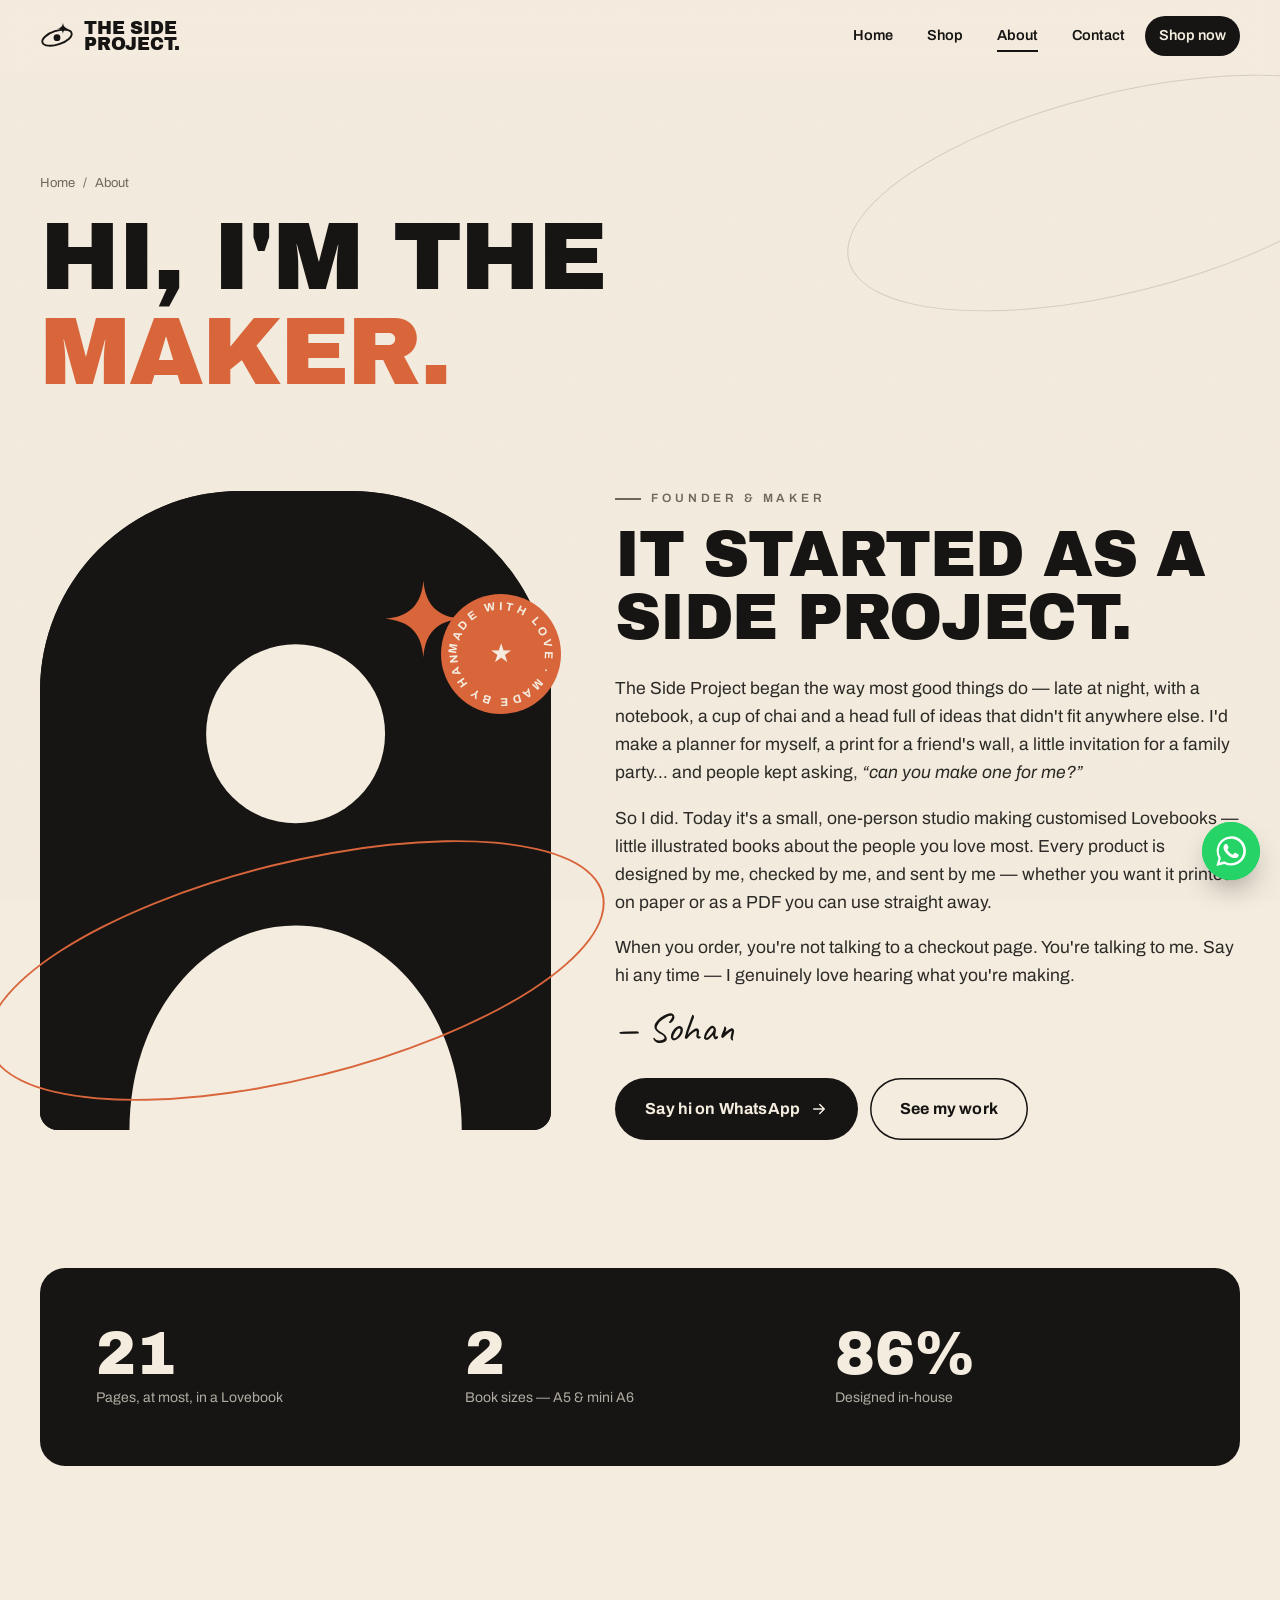
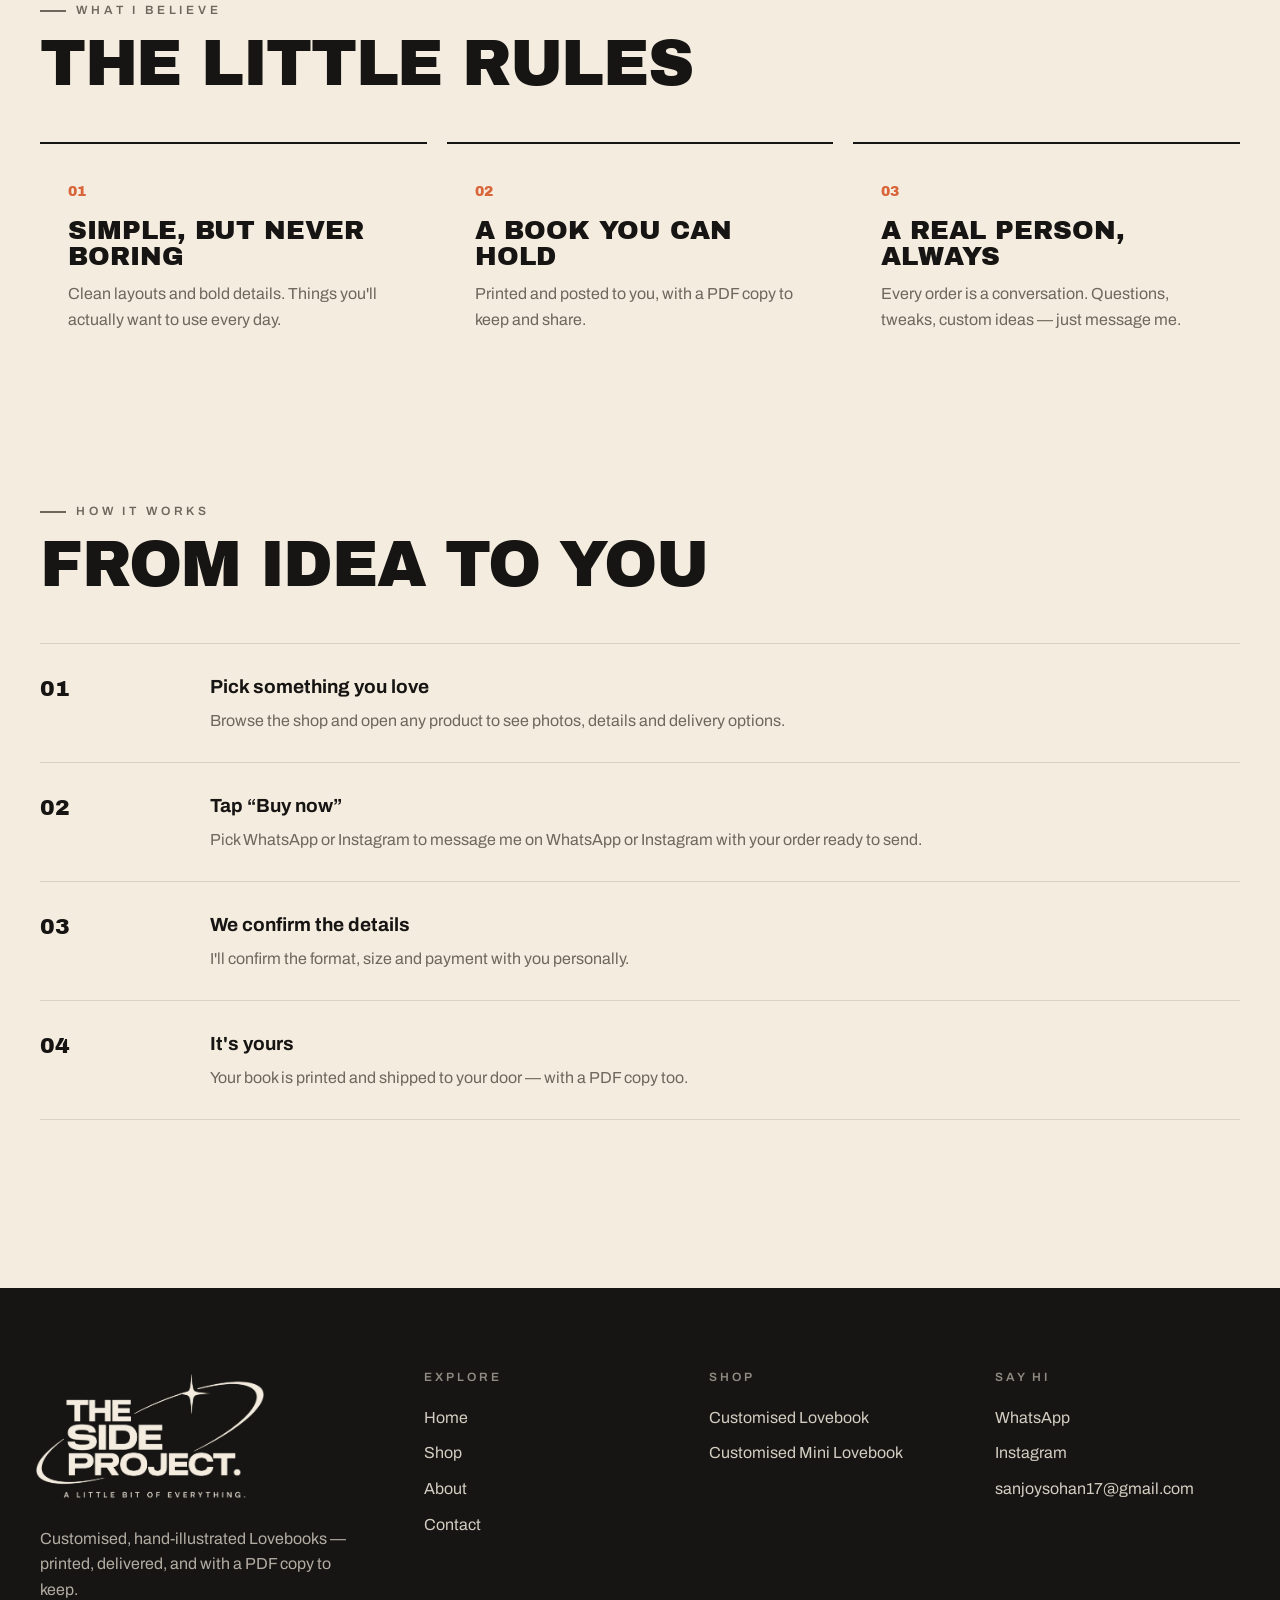
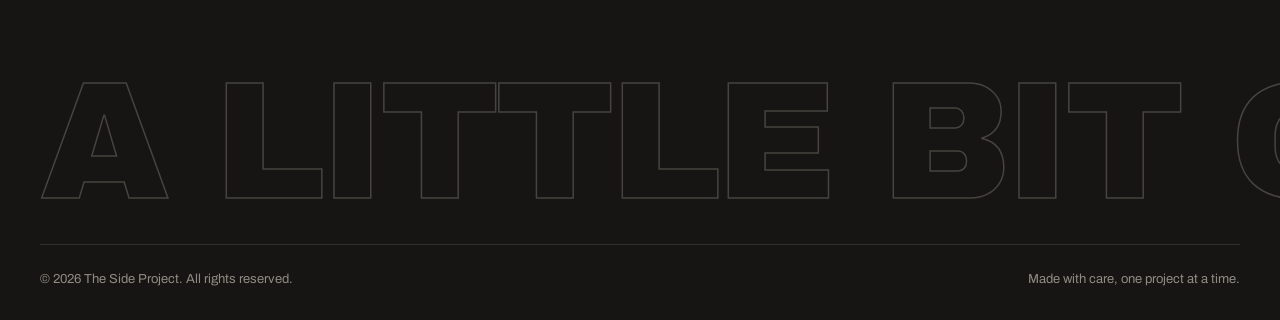
==== about.html @ 192dd8e1 "The Side Project website: Lovebook shop Static multi-page site (home, shop, product, about, contact)" ====
<!doctype html>
<html lang="en">
<head>
<meta charset="utf-8">
<meta name="viewport" content="width=device-width, initial-scale=1">
<title>About — The Side Project</title>
<meta name="description" content="Meet the maker behind The Side Project.">
<link rel="icon" href="data:image/svg+xml,%3Csvg xmlns=%22http://www.w3.org/2000/svg%22 viewBox=%220 0 24 24%22%3E%3Cpath d=%22M12 0c.6 7.5 4.5 11.4 12 12-7.5.6-11.4 4.5-12 12-.6-7.5-4.5-11.4-12-12C7.5 11.4 11.4 7.5 12 0z%22/%3E%3C/svg%3E">
<link rel="preconnect" href="https://fonts.googleapis.com"><link rel="preconnect" href="https://fonts.gstatic.com" crossorigin>
<link href="https://fonts.googleapis.com/css2?family=Archivo:wght@400;500;600;700;800&family=Archivo+Black&family=Caveat:wght@600&display=swap" rel="stylesheet">
<link rel="stylesheet" href="css/style.css">
</head>
<body data-page="about">
<main>
  <section class="page-hero">
    <span class="orbit-deco"></span>
    <div class="wrap">
      <nav class="breadcrumb reveal"><a href="index.html">Home</a> / <span>About</span></nav>
      <h1 class="h-display h1"><span class="split-line"><span>Hi, I'm the</span></span><span class="split-line"><span style="--d:.1s;color:var(--accent)">maker.</span></span></h1>
    </div>
  </section>

  <section class="section" style="padding-top:20px">
    <div class="wrap about-hero">
      <div class="portrait-wrap reveal reveal-l">
        <div class="portrait" id="portrait">
          <!-- Replace with your photo by setting STORE.founder.photo in js/data.js -->
          <svg viewBox="0 0 400 500" preserveAspectRatio="xMidYMid slice" width="100%" height="100%">
            <rect width="400" height="500" fill="#161513"/>
            <circle cx="200" cy="190" r="70" fill="#f4ecdf"/>
            <path d="M70 500c0-90 58-160 130-160s130 70 130 160z" fill="#f4ecdf"/>
            <path d="M300 70c1.5 19 11 28.5 30 30-19 1.5-28.5 11-30 30-1.5-19-11-28.5-30-30 19-1.5 28.5-11 30-30z" fill="#d9653b"/>
          </svg>
        </div>
        <span class="portrait-orbit"></span>
        <div class="sticker" aria-hidden="true">
          <svg viewBox="0 0 120 120"><defs><path id="c" d="M60 60m-44 0a44 44 0 1 1 88 0a44 44 0 1 1-88 0"/></defs><text font-size="11.5" font-weight="700" letter-spacing="3.2" fill="#f4ecdf" font-family="Archivo, sans-serif"><textPath href="#c">MADE WITH LOVE · MADE BY HAND ·</textPath></text></svg>
          <b>★</b>
        </div>
      </div>
      <div class="about-copy">
        <span class="eyebrow reveal"><span class="js-role">Founder &amp; Maker</span></span>
        <h2 class="h-display h2" style="margin:16px 0 24px"><span class="split-line"><span>It started as a</span></span><span class="split-line"><span style="--d:.1s">side project.</span></span></h2>
        <p class="reveal">The Side Project began the way most good things do — late at night, with a notebook, a cup of chai and a head full of ideas that didn't fit anywhere else. I'd make a planner for myself, a print for a friend's wall, a little invitation for a family party… and people kept asking, <em>“can you make one for me?”</em></p>
        <p class="reveal">So I did. Today it's a small, one-person studio making customised Lovebooks — little illustrated books about the people you love most. Every product is designed by me, checked by me, and sent by me — whether you want it printed on paper or as a PDF you can use straight away.</p>
        <p class="reveal">When you order, you're not talking to a checkout page. You're talking to me. Say hi any time — I genuinely love hearing what you're making.</p>
        <div class="signature reveal">— <span class="js-founder">The Maker</span></div>
        <div class="hero-actions reveal" style="margin-top:30px">
          <a class="btn btn-lg js-wa" target="_blank" rel="noopener">Say hi on WhatsApp <svg class="arrow" viewBox="0 0 24 24" fill="none" stroke="currentColor" stroke-width="2" stroke-linecap="round" stroke-linejoin="round"><path d="M5 12h14M13 6l6 6-6 6"/></svg></a>
          <a class="btn btn-ghost btn-lg" href="shop.html">See my work</a>
        </div>
      </div>
    </div>
  </section>

  <section class="section" style="padding-top:0">
    <div class="wrap">
      <div class="stats reveal reveal-scale">
        <div class="stat"><strong data-count="24">0</strong><span>Pages, at most, in a Lovebook</span></div>
        <div class="stat"><strong data-count="2">0</strong><span>Book sizes — A5 &amp; mini A6</span></div>
        <div class="stat"><strong data-count="100" data-suffix="%">0</strong><span>Designed in-house</span></div>
      </div>
    </div>
  </section>

  <section class="section" style="padding-top:0">
    <div class="wrap">
      <div class="section-head"><div><span class="eyebrow reveal">What I believe</span><h2 class="h-display h2" style="margin-top:14px"><span class="split-line"><span>The little rules</span></span></h2></div></div>
      <div class="values">
        <div class="value reveal"><span class="num">01</span><h3>Simple, but never boring</h3><p>Clean layouts and bold details. Things you'll actually want to use every day.</p></div>
        <div class="value reveal" style="--d:.1s"><span class="num">02</span><h3>A book you can hold</h3><p>Printed and posted to you, with a PDF copy to keep and share.</p></div>
        <div class="value reveal" style="--d:.2s"><span class="num">03</span><h3>A real person, always</h3><p>Every order is a conversation. Questions, tweaks, custom ideas — just message me.</p></div>
      </div>
    </div>
  </section>

  <section class="section" style="padding-top:0">
    <div class="wrap">
      <div class="section-head"><div><span class="eyebrow reveal">How it works</span><h2 class="h-display h2" style="margin-top:14px"><span class="split-line"><span>From idea to you</span></span></h2></div></div>
      <div class="timeline">
        <div class="tl-item reveal"><b>01</b><div><h4>Pick something you love</h4><p>Browse the shop and open any product to see photos, details and delivery options.</p></div></div>
        <div class="tl-item reveal"><b>02</b><div><h4>Tap “Buy now”</h4><p>Pick WhatsApp or Instagram to message me on WhatsApp or Instagram with your order ready to send.</p></div></div>
        <div class="tl-item reveal"><b>03</b><div><h4>We confirm the details</h4><p>I'll confirm the format, size and payment with you personally.</p></div></div>
        <div class="tl-item reveal"><b>04</b><div><h4>It's yours</h4><p>Your book is printed and shipped to your door — with a PDF copy too.</p></div></div>
      </div>
    </div>
  </section>
</main>
<script src="js/data.js"></script>
<script src="js/main.js"></script>
</body>
</html>
---- css/style.css ----
/* ============ THE SIDE PROJECT — styles ============ */
:root {
  --cream: #f4ecdf;
  --cream-2: #ece2d0;
  --cream-3: #e3d6bf;
  --ink: #161513;
  --ink-2: #2c2a26;
  --muted: #6e675c;
  --line: rgba(22, 21, 19, 0.12);
  --accent: #d9653b;
  --accent-ink: #a8451f;
  --green: #25d366;
  --radius: 18px;
  --radius-sm: 10px;
  --ease: cubic-bezier(0.22, 1, 0.36, 1);
  --ease-in: cubic-bezier(0.65, 0, 0.35, 1);
  --display: "Archivo Black", "Arial Black", system-ui, sans-serif;
  --sans: "Archivo", system-ui, -apple-system, "Segoe UI", sans-serif;
  --wrap: 1200px;
}

*, *::before, *::after { box-sizing: border-box; }
html { scroll-behavior: smooth; -webkit-text-size-adjust: 100%; }
body {
  margin: 0;
  background: var(--cream);
  color: var(--ink);
  font-family: var(--sans);
  font-size: 16px;
  line-height: 1.6;
  -webkit-font-smoothing: antialiased;
  overflow-x: hidden;
}
img, svg { display: block; max-width: 100%; }
a { color: inherit; text-decoration: none; }
button { font: inherit; color: inherit; cursor: pointer; border: 0; background: none; }
::selection { background: var(--ink); color: var(--cream); }

.wrap { width: min(var(--wrap), 100% - 32px); margin-inline: auto; }
@media (min-width: 720px) { .wrap { width: min(var(--wrap), 100% - 64px); } }

/* subtle paper grain */
body::before {
  content: ""; position: fixed; inset: 0; pointer-events: none; z-index: 1; opacity: .35;
  background-image: url("data:image/svg+xml,%3Csvg xmlns='http://www.w3.org/2000/svg' width='160' height='160'%3E%3Cfilter id='n'%3E%3CfeTurbulence type='fractalNoise' baseFrequency='.9' numOctaves='2' stitchTiles='stitch'/%3E%3CfeColorMatrix values='0 0 0 0 0.09 0 0 0 0 0.08 0 0 0 0 0.07 0 0 0 .06 0'/%3E%3C/filter%3E%3Crect width='100%25' height='100%25' filter='url(%23n)'/%3E%3C/svg%3E");
}

/* ============ Page transition curtain ============ */
.curtain {
  position: fixed; inset: 0; z-index: 1000; background: var(--ink);
  display: grid; place-items: center; pointer-events: none;
  transform: translateY(0); transition: transform .7s var(--ease-in);
}
.curtain svg { width: 46px; color: var(--cream); animation: spin 1.6s linear infinite; }
body.is-loaded .curtain { transform: translateY(-100%); }
body.is-loaded:not(.is-leaving) .curtain svg { animation-play-state: paused; }
body.is-leaving .curtain { transform: translateY(0); transition-duration: .5s; }
body.is-leaving .curtain, body:not(.is-loaded) .curtain { pointer-events: all; }
/* safety net: never leave the curtain covering the page if scripts are slow */
body:not(.is-leaving) .curtain { animation: curtainSafety 0s 2.5s forwards; }
@keyframes curtainSafety { to { transform: translateY(-100%); pointer-events: none; } }
@keyframes spin { to { transform: rotate(360deg); } }

/* ============ Header ============ */
.site-header {
  position: sticky; top: 0; z-index: 50;
  background: color-mix(in srgb, var(--cream) 82%, transparent);
  backdrop-filter: blur(14px) saturate(1.2);
  -webkit-backdrop-filter: blur(14px) saturate(1.2);
  border-bottom: 1px solid transparent;
  transition: border-color .3s, box-shadow .3s;
}
.site-header.scrolled { border-color: var(--line); box-shadow: 0 6px 30px -18px rgba(0,0,0,.25); }
.nav { display: flex; align-items: center; justify-content: space-between; height: 72px; gap: 16px; }
.brand { display: flex; align-items: center; gap: 10px; font-family: var(--display); font-size: 18px; letter-spacing: -.01em; line-height: .9; }
.brand-mark { width: 34px; height: 34px; position: relative; flex: none; }
.brand-mark svg { width: 100%; height: 100%; transition: transform .8s var(--ease); }
.brand:hover .brand-mark svg { transform: rotate(180deg); }
.brand small { display: block; font-family: var(--sans); font-weight: 500; font-size: 9.5px; letter-spacing: .32em; color: var(--muted); margin-top: 4px; }
.nav-links { display: flex; align-items: center; gap: 6px; }
.nav-links a {
  position: relative; padding: 8px 14px; font-weight: 600; font-size: 14.5px; border-radius: 999px;
  transition: background .25s, color .25s;
}
.nav-links a::after {
  content: ""; position: absolute; left: 14px; right: 14px; bottom: 4px; height: 2px; background: var(--ink);
  transform: scaleX(0); transform-origin: right; transition: transform .4s var(--ease);
}
.nav-links a:hover::after, .nav-links a.active::after { transform: scaleX(1); transform-origin: left; }
.nav-cta { background: var(--ink); color: var(--cream) !important; }
.nav-cta::after { display: none; }
.nav-cta:hover { background: var(--accent); }
.menu-btn { display: none; width: 44px; height: 44px; border-radius: 50%; position: relative; }
.menu-btn span { position: absolute; left: 12px; right: 12px; height: 2px; background: var(--ink); transition: transform .4s var(--ease), opacity .2s; }
.menu-btn span:nth-child(1) { top: 16px; } .menu-btn span:nth-child(2) { top: 21px; } .menu-btn span:nth-child(3) { top: 26px; }
body.menu-open .menu-btn span:nth-child(1) { transform: translateY(5px) rotate(45deg); }
body.menu-open .menu-btn span:nth-child(2) { opacity: 0; }
body.menu-open .menu-btn span:nth-child(3) { transform: translateY(-5px) rotate(-45deg); }

@media (max-width: 820px) {
  .menu-btn { display: block; }
  .nav-links {
    position: fixed; inset: 72px 0 auto 0; flex-direction: column; align-items: stretch; gap: 0;
    background: var(--cream); padding: 12px 16px 24px; border-bottom: 1px solid var(--line);
    clip-path: inset(0 0 100% 0); transition: clip-path .5s var(--ease);
  }
  body.menu-open .nav-links { clip-path: inset(0 0 0 0); }
  .nav-links a { font-family: var(--display); font-size: 26px; padding: 12px 4px; border-radius: 0; border-bottom: 1px solid var(--line); }
  .nav-links a::after { display: none; }
  .nav-cta { margin-top: 14px; text-align: center; border-radius: 999px !important; font-size: 18px !important; border: 0 !important; }
}

/* ============ Buttons ============ */
.btn {
  --bg: var(--ink); --fg: var(--cream);
  position: relative; display: inline-flex; align-items: center; justify-content: center; gap: 10px;
  padding: 15px 26px; border-radius: 999px; background: var(--bg); color: var(--fg);
  font-weight: 700; font-size: 15px; letter-spacing: .01em; overflow: hidden; isolation: isolate;
  transition: transform .35s var(--ease), box-shadow .35s var(--ease), color .35s;
}
.btn::before {
  content: ""; position: absolute; inset: 0; z-index: -1; background: var(--accent);
  transform: translateY(101%); border-radius: inherit; transition: transform .45s var(--ease);
}
.btn:hover { transform: translateY(-2px); box-shadow: 0 14px 30px -14px rgba(0,0,0,.45); }
.btn:hover::before { transform: translateY(0); }
.btn:active { transform: translateY(0) scale(.98); }
.btn svg { width: 18px; height: 18px; transition: transform .35s var(--ease); }
.btn:hover svg.arrow { transform: translateX(4px); }
.btn-ghost { --bg: transparent; --fg: var(--ink); box-shadow: inset 0 0 0 1.5px var(--ink); }
.btn-ghost:hover { color: var(--cream); }
.btn-ghost::before { background: var(--ink); }
.btn-block { width: 100%; }
.btn-lg { padding: 18px 30px; font-size: 16px; }

/* ============ Typography helpers ============ */
.eyebrow { display: inline-flex; align-items: center; gap: 10px; font-size: 12px; font-weight: 600; letter-spacing: .32em; text-transform: uppercase; color: var(--muted); }
.eyebrow::before { content: ""; width: 26px; height: 1.5px; background: currentColor; }
.h-display { font-family: var(--display); font-weight: 400; line-height: .95; letter-spacing: -.02em; margin: 0; text-transform: uppercase; }
.h1 { font-size: clamp(42px, 7.5vw, 104px); }
.h2 { font-size: clamp(34px, 5vw, 64px); }
.h3 { font-size: clamp(22px, 2.4vw, 30px); }
.lead { font-size: clamp(17px, 1.6vw, 20px); color: var(--ink-2); max-width: 56ch; }
.muted { color: var(--muted); }
.section { padding: clamp(72px, 10vw, 130px) 0; position: relative; z-index: 2; }
.section-head { display: flex; align-items: end; justify-content: space-between; gap: 24px; margin-bottom: 44px; flex-wrap: wrap; }
.section-head p { margin: 14px 0 0; }

/* ============ Reveal animations ============ */
.reveal { opacity: 0; transform: translateY(36px); transition: opacity 1s var(--ease), transform 1s var(--ease); transition-delay: var(--d, 0s); }
.reveal.in { opacity: 1; transform: none; }
.reveal-l { transform: translateX(-40px); } .reveal-r { transform: translateX(40px); }
.reveal-scale { transform: scale(.94); }
.split-line { display: block; overflow: hidden; padding-bottom: .04em; }
.split-line > span { display: inline-block; transform: translateY(105%); transition: transform 1.1s var(--ease); transition-delay: var(--d, 0s); }
.in .split-line > span, .split-line.in > span { transform: none; }

@media (prefers-reduced-motion: reduce) {
  *, *::before, *::after { animation-duration: .01ms !important; transition-duration: .01ms !important; }
  .reveal, .split-line > span { opacity: 1; transform: none; }
}

/* ============ Hero ============ */
.hero { position: relative; z-index: 2; padding: clamp(28px, 5vw, 60px) 0 clamp(60px, 8vw, 100px); overflow: hidden; }
.hero-grid { display: grid; grid-template-columns: 1.05fr .95fr; gap: clamp(24px, 4vw, 60px); align-items: center; }
.hero-logo { position: relative; }
.hero-logo img { width: 100%; animation: float 7s ease-in-out infinite; }
.hero-copy .lead { margin: 22px 0 34px; }
.hero-actions { display: flex; gap: 12px; flex-wrap: wrap; }
.hero-meta { display: flex; gap: 32px; margin-top: 44px; flex-wrap: wrap; }
.hero-meta div { font-size: 13px; color: var(--muted); }
.hero-meta strong { display: block; font-family: var(--display); font-size: 28px; color: var(--ink); font-weight: 400; line-height: 1.1; }
@keyframes float { 0%,100% { transform: translateY(0) rotate(0); } 50% { transform: translateY(-12px) rotate(-.6deg); } }
.hero-star { position: absolute; color: var(--ink); animation: twinkle 3.2s ease-in-out infinite; }
.hero-star.s1 { width: 26px; top: 8%; right: 6%; } .hero-star.s2 { width: 16px; bottom: 14%; left: 2%; animation-delay: 1.1s; }
.hero-star.s3 { width: 12px; top: 30%; left: 46%; animation-delay: 2s; color: var(--accent); }
@keyframes twinkle { 0%,100% { transform: scale(1) rotate(0); opacity: 1; } 50% { transform: scale(.55) rotate(45deg); opacity: .5; } }
@media (max-width: 900px) {
  .hero-grid { grid-template-columns: 1fr; }
  .hero-logo { order: -1; max-width: 560px; margin: 0 auto; }
}

/* ============ Marquee ============ */
.marquee { position: relative; z-index: 2; background: var(--ink); color: var(--cream); overflow: hidden; padding: 18px 0; transform: rotate(-1.2deg); margin: 0 -10px; }
.marquee-track { display: flex; gap: 48px; width: max-content; animation: marquee 32s linear infinite; }
.marquee span { font-family: var(--display); font-size: clamp(20px, 2.6vw, 30px); text-transform: uppercase; white-space: nowrap; display: inline-flex; align-items: center; gap: 48px; }
.marquee span svg { width: 22px; color: var(--accent); }
@keyframes marquee { to { transform: translateX(-50%); } }

/* ============ Product card ============ */
.product-grid { display: grid; grid-template-columns: repeat(auto-fill, minmax(250px, 1fr)); gap: clamp(16px, 2.4vw, 30px); }
.product-grid.few { grid-template-columns: repeat(2, minmax(0, 460px)); }
.product-grid.few .card-media { aspect-ratio: 1 / 1; }
@media (max-width: 600px) { .product-grid.few { grid-template-columns: 1fr; } }
.card { position: relative; display: block; border-radius: var(--radius); }
.card-media {
  position: relative; aspect-ratio: 4 / 5; border-radius: var(--radius); overflow: hidden; background: var(--cream-2);
  box-shadow: 0 1px 0 var(--line);
}
.card-media img { position: absolute; inset: 0; width: 100%; height: 100%; object-fit: cover; transition: transform 1.1s var(--ease), opacity .6s var(--ease); }
.card-media img.alt { opacity: 0; }
.card:hover .card-media img { transform: scale(1.06); }
.card:hover .card-media img.alt { opacity: 1; }
.card-badge { position: absolute; top: 14px; left: 14px; z-index: 2; background: var(--cream); color: var(--ink); font-size: 11.5px; font-weight: 700; letter-spacing: .06em; text-transform: uppercase; padding: 6px 11px; border-radius: 999px; }
.card-quick {
  position: absolute; left: 50%; bottom: 16px; z-index: 2;
  display: inline-flex; align-items: center; gap: 6px; white-space: nowrap;
  background: var(--ink); color: var(--cream); padding: 9px 16px; border-radius: 999px;
  font-weight: 700; font-size: 13px; letter-spacing: .01em;
  box-shadow: 0 8px 20px -10px rgba(0,0,0,.5);
  opacity: 0; transform: translate(-50%, 10px);
  transition: opacity .35s var(--ease), transform .45s var(--ease), background .3s;
}
.card-quick svg { width: 15px; height: 15px; }
.card-quick:hover { background: var(--accent); }
.card:hover .card-quick, .card:focus-within .card-quick { opacity: 1; transform: translate(-50%, 0); }
@media (hover: none) { .card-quick { display: none; } }
.card-body { padding: 16px 4px 4px; }
.card-cat { font-size: 11.5px; font-weight: 600; letter-spacing: .2em; text-transform: uppercase; color: var(--muted); }
.card-title { font-weight: 700; font-size: 18px; line-height: 1.25; margin: 4px 0 8px; }
.card-row { display: flex; align-items: center; justify-content: space-between; gap: 8px; }
.price { font-family: var(--display); font-size: 20px; letter-spacing: -.01em; }
.price s { font-family: var(--sans); font-size: 14px; color: var(--muted); margin-left: 6px; font-weight: 500; }
.price-note { display: block; font-family: var(--sans); font-size: 11.5px; font-weight: 600; color: var(--muted); letter-spacing: .02em; margin-top: 2px; }
.ship-tag { display: inline-flex; align-items: center; gap: 5px; font-size: 12.5px; font-weight: 700; color: #2f6b3c; background: rgba(63,140,80,.13); padding: 5px 11px; border-radius: 999px; }
.ship-tag svg { width: 13px; height: 13px; }
.pdp-price { flex-wrap: wrap; }
.intl-note { margin: -8px 0 18px; font-size: 13.5px; font-weight: 600; color: var(--muted); }
.formats-mini { display: flex; gap: 6px; }
.formats-mini span { font-size: 10.5px; font-weight: 700; letter-spacing: .06em; text-transform: uppercase; padding: 4px 8px; border-radius: 6px; border: 1px solid var(--line); color: var(--ink-2); }

/* ============ Carousel ============ */
.carousel { position: relative; }
.carousel-viewport { overflow: hidden; margin: 0 -8px; padding: 8px; cursor: grab; touch-action: pan-y; }
.carousel-viewport.dragging { cursor: grabbing; }
.carousel-viewport.dragging .card { pointer-events: none; }
.carousel-track { display: flex; gap: 24px; transition: transform .8s var(--ease); will-change: transform; }
.carousel-track.no-anim { transition: none; }
.carousel-track > .card { flex: 0 0 calc((100% - 48px) / 3); }
@media (max-width: 960px) { .carousel-track > .card { flex-basis: calc((100% - 24px) / 2); } }
.carousel-track.few > .card { flex-basis: calc((100% - 24px) / 2); }
.carousel-track.few .card-media { aspect-ratio: 1 / 1; }
@media (max-width: 600px) { .carousel-track > .card, .carousel-track.few > .card { flex-basis: 82%; } .carousel-track { gap: 16px; } }
.carousel-controls { display: flex; align-items: center; gap: 18px; margin-top: 32px; }
.carousel-progress { flex: 1; height: 2px; background: var(--line); position: relative; overflow: hidden; border-radius: 2px; }
.carousel-progress i { position: absolute; inset: 0 auto 0 0; background: var(--ink); transition: width .8s var(--ease), left .8s var(--ease); }
.circle-btn {
  width: 52px; height: 52px; border-radius: 50%; display: grid; place-items: center; flex: none;
  box-shadow: inset 0 0 0 1.5px var(--ink); transition: background .3s, color .3s, transform .3s var(--ease);
}
.circle-btn:hover { background: var(--ink); color: var(--cream); transform: scale(1.06); }
.circle-btn svg { width: 20px; }
.carousel-count { font-family: var(--display); font-size: 14px; min-width: 56px; text-align: center; }

/* ============ Feature strip ============ */
.features { display: grid; grid-template-columns: repeat(3, 1fr); gap: 20px; }
.feature { padding: 30px; border-radius: var(--radius); background: var(--cream-2); transition: transform .5s var(--ease), background .4s; }
.feature:hover { transform: translateY(-6px); background: var(--cream-3); }
.feature .ico { width: 52px; height: 52px; border-radius: 14px; background: var(--ink); color: var(--cream); display: grid; place-items: center; margin-bottom: 22px; }
.feature .ico svg { width: 26px; }
.feature h3 { margin: 0 0 8px; font-size: 20px; }
.feature p { margin: 0; color: var(--muted); }
@media (max-width: 820px) { .features { grid-template-columns: 1fr; } }

/* ============ Category tiles ============ */
.cats { display: grid; grid-template-columns: repeat(4, 1fr); gap: 16px; }
.cat {
  position: relative; padding: 26px 22px; border-radius: var(--radius); background: var(--ink); color: var(--cream);
  min-height: 170px; display: flex; flex-direction: column; justify-content: space-between; overflow: hidden;
  transition: transform .5s var(--ease);
}
.cat::after { content: ""; position: absolute; width: 220px; height: 90px; border: 1.5px solid rgba(244,236,223,.35); border-radius: 50%; right: -60px; top: -20px; transform: rotate(-18deg); transition: transform .8s var(--ease); }
.cat:hover { transform: translateY(-6px); }
.cat:hover::after { transform: rotate(-30deg) scale(1.2); }
.cat:nth-child(2) { background: var(--accent); }
.cat:nth-child(3) { background: var(--cream-3); color: var(--ink); }
.cat:nth-child(3)::after { border-color: rgba(22,21,19,.25); }
.cat:nth-child(4) { background: #3f5d46; }
.cat strong { font-family: var(--display); font-size: 24px; font-weight: 400; text-transform: uppercase; line-height: 1; }
.cat span { font-size: 13px; opacity: .8; display: flex; align-items: center; gap: 6px; }
.cat span svg { width: 16px; transition: transform .4s var(--ease); }
.cat:hover span svg { transform: translateX(5px); }
@media (max-width: 820px) { .cats { grid-template-columns: repeat(2, 1fr); } }

/* ============ CTA band ============ */
.cta-band { position: relative; overflow: hidden; background: var(--ink); color: var(--cream); border-radius: calc(var(--radius) * 1.6); padding: clamp(40px, 7vw, 90px); display: grid; grid-template-columns: 1.3fr .7fr; gap: 40px; align-items: center; }
.cta-band .h2 { color: var(--cream); }
.cta-band p { color: rgba(244,236,223,.75); }
.cta-band .orbit { position: absolute; width: 700px; height: 240px; border: 1.5px solid rgba(244,236,223,.18); border-radius: 50%; right: -200px; top: -40px; transform: rotate(-16deg); }
.cta-band .btn { --bg: var(--cream); --fg: var(--ink); }
.cta-band .btn:hover { color: var(--cream); }
.cta-actions { display: flex; flex-direction: column; gap: 12px; position: relative; }
.btn-wa { --bg: var(--green) !important; --fg: #0b2e17 !important; }
.btn-ig { --bg: transparent !important; --fg: var(--cream) !important; box-shadow: inset 0 0 0 1.5px rgba(244,236,223,.5); }
@media (max-width: 820px) { .cta-band { grid-template-columns: 1fr; } }

/* ============ Page header (inner pages) ============ */
.page-hero { position: relative; z-index: 2; padding: clamp(50px, 8vw, 100px) 0 clamp(30px, 5vw, 60px); overflow: hidden; }
.page-hero .orbit-deco { position: absolute; right: -120px; top: 20px; width: 560px; height: 200px; border: 1.5px solid var(--ink); border-radius: 50%; transform: rotate(-14deg); opacity: .14; }
.breadcrumb { display: flex; gap: 8px; font-size: 13px; color: var(--muted); margin-bottom: 18px; flex-wrap: wrap; }
.breadcrumb a:hover { color: var(--ink); }

/* ============ Shop toolbar ============ */
.toolbar { display: flex; flex-wrap: wrap; gap: 14px; align-items: center; justify-content: space-between; margin-bottom: 36px; padding-bottom: 24px; border-bottom: 1px solid var(--line); }
.chips { display: flex; gap: 8px; flex-wrap: wrap; }
.chip { padding: 9px 16px; border-radius: 999px; font-size: 14px; font-weight: 600; box-shadow: inset 0 0 0 1.5px var(--line); transition: background .3s, color .3s, box-shadow .3s; }
.chip:hover { box-shadow: inset 0 0 0 1.5px var(--ink); }
.chip.active { background: var(--ink); color: var(--cream); box-shadow: none; }
.tools-right { display: flex; gap: 10px; flex-wrap: wrap; }
.field { position: relative; }
.field input, .field select {
  appearance: none; font: inherit; font-size: 14px; color: var(--ink); background: var(--cream-2);
  border: 1.5px solid transparent; border-radius: 999px; padding: 10px 16px 10px 40px; min-width: 200px; outline: none; transition: border-color .3s, background .3s;
}
.field select { padding: 10px 38px 10px 16px; min-width: 170px; cursor: pointer; }
.field input:focus, .field select:focus { border-color: var(--ink); background: var(--cream); }
.field > svg { position: absolute; left: 14px; top: 50%; translate: 0 -50%; width: 16px; color: var(--muted); pointer-events: none; }
.field.select::after { content: ""; position: absolute; right: 16px; top: 50%; width: 7px; height: 7px; border-right: 1.5px solid; border-bottom: 1.5px solid; transform: translateY(-70%) rotate(45deg); pointer-events: none; }
.result-count { font-size: 14px; color: var(--muted); margin-bottom: 20px; }
.empty { text-align: center; padding: 80px 0; color: var(--muted); }
.product-grid .card { animation: cardIn .7s var(--ease) both; animation-delay: var(--d, 0s); }
@keyframes cardIn { from { opacity: 0; transform: translateY(26px) scale(.98); } }
@media (max-width: 600px) { .field input, .field select { min-width: 0; width: 100%; } .tools-right, .tools-right .field { width: 100%; } }

/* ============ Product page ============ */
.pdp { display: grid; grid-template-columns: 1.1fr .9fr; gap: clamp(28px, 5vw, 70px); align-items: start; padding-top: 24px; }
.gallery { position: sticky; top: 96px; display: grid; grid-template-columns: 84px 1fr; gap: 14px; }
.thumbs { display: flex; flex-direction: column; gap: 10px; }
/* real (square) product photos: square stage + scrollable thumbnail strip */
.gallery.photos .stage, .gallery.photos .thumb { aspect-ratio: 1 / 1; }
.gallery.photos .stage { background: #fbe9ef; }
.gallery.photos .stage img { object-fit: contain; } /* show non-square photos whole */
.gallery .thumbs { height: 0; min-height: 100%; overflow-y: auto; scrollbar-width: none; }
@media (max-width: 900px) { .gallery .thumbs { height: auto; min-height: 0; overflow-x: auto; overflow-y: hidden; } }
.gallery .thumbs::-webkit-scrollbar { display: none; }
.thumb { flex: none; aspect-ratio: 4/5; border-radius: 12px; overflow: hidden; opacity: .55; box-shadow: inset 0 0 0 0 var(--ink); transition: opacity .3s, transform .3s var(--ease); position: relative; }
.thumb img { width: 100%; height: 100%; object-fit: cover; }
.thumb::after { content: ""; position: absolute; inset: 0; border-radius: inherit; box-shadow: inset 0 0 0 2px transparent; transition: box-shadow .3s; }
.thumb:hover { opacity: .9; transform: translateY(-2px); }
.thumb.active { opacity: 1; }
.thumb.active::after { box-shadow: inset 0 0 0 2px var(--ink); }
.stage { position: relative; aspect-ratio: 4/5; border-radius: var(--radius); overflow: hidden; background: var(--cream-2); cursor: zoom-in; }
.stage img { position: absolute; inset: 0; width: 100%; height: 100%; object-fit: cover; transition: opacity .7s var(--ease), transform .9s var(--ease), clip-path .9s var(--ease); }
.stage img.leaving { opacity: 0; transform: scale(1.04); }
.stage img.entering { clip-path: inset(0 0 0 100%); }
.stage.zoom img.current { transform: scale(1.8); transition: transform .3s ease-out; }
.stage-nav { position: absolute; bottom: 16px; right: 16px; display: flex; gap: 8px; z-index: 3; }
.stage-nav button { width: 44px; height: 44px; border-radius: 50%; background: var(--cream); display: grid; place-items: center; box-shadow: 0 6px 18px -8px rgba(0,0,0,.4); transition: transform .3s var(--ease), background .3s, color .3s; }
.stage-nav button:hover { background: var(--ink); color: var(--cream); transform: scale(1.08); }
.stage-nav svg { width: 18px; }
.stage-count { position: absolute; top: 16px; left: 16px; z-index: 3; background: var(--cream); font-size: 12px; font-weight: 700; padding: 6px 11px; border-radius: 999px; }
@media (max-width: 900px) {
  .pdp { grid-template-columns: 1fr; }
  .gallery { position: relative; top: 0; grid-template-columns: 1fr; }
  .thumbs { flex-direction: row; order: 2; overflow-x: auto; }
  .thumb { width: 72px; flex: none; }
}

.pdp-info .card-cat { display: block; margin-bottom: 10px; }
.pdp-title { font-family: var(--display); font-weight: 400; font-size: clamp(34px, 4.4vw, 56px); line-height: .98; letter-spacing: -.02em; margin: 0 0 18px; text-transform: uppercase; }
.pdp-price { display: flex; align-items: baseline; gap: 12px; margin-bottom: 18px; }
.pdp-price .price { font-size: 34px; }
.save-tag { font-size: 12px; font-weight: 700; color: var(--accent-ink); background: color-mix(in srgb, var(--accent) 16%, transparent); padding: 5px 10px; border-radius: 999px; }
.pdp-short { font-size: 18px; color: var(--ink-2); margin: 0 0 28px; }

.delivery { border-radius: var(--radius); background: var(--cream-2); padding: 20px; margin-bottom: 22px; }
.delivery-title { font-size: 12px; font-weight: 700; letter-spacing: .2em; text-transform: uppercase; color: var(--muted); margin-bottom: 12px; display: flex; align-items: center; gap: 8px; }
.delivery-opts { display: grid; grid-template-columns: 1fr 1fr; gap: 10px; }
.delivery-opts.one { grid-template-columns: 1fr; }
.dopt { position: relative; display: flex; gap: 12px; align-items: center; padding: 14px; border-radius: 14px; background: var(--cream); cursor: pointer; box-shadow: inset 0 0 0 1.5px transparent; transition: box-shadow .3s, transform .3s var(--ease); }
.dopt:hover { transform: translateY(-2px); }
.dopt input { position: absolute; opacity: 0; pointer-events: none; }
.dopt:has(input:checked) { box-shadow: inset 0 0 0 2px var(--ink); }
.dopt .dico { width: 40px; height: 40px; border-radius: 10px; background: var(--ink); color: var(--cream); display: grid; place-items: center; flex: none; }
.dopt .dico svg { width: 20px; }
.dopt b { display: block; font-size: 15px; line-height: 1.2; }
.dopt small { color: var(--muted); font-size: 12.5px; }
@media (max-width: 480px) { .delivery-opts { grid-template-columns: 1fr; } }

.buy-row { display: flex; gap: 10px; margin-bottom: 14px; }
.buy-row .btn { flex: 1; }
.buy-note { font-size: 13px; color: var(--muted); display: flex; gap: 8px; align-items: center; margin: 0 0 30px; }
.buy-note svg { width: 16px; flex: none; }
.buy-row .share-btn { width: 58px; flex: none; padding: 0; }

.acc { border-top: 1px solid var(--line); }
.acc:last-child { border-bottom: 1px solid var(--line); }
.acc-head { width: 100%; display: flex; justify-content: space-between; align-items: center; padding: 20px 0; font-weight: 700; font-size: 16px; text-align: left; }
.acc-head i { width: 14px; height: 14px; position: relative; flex: none; }
.acc-head i::before, .acc-head i::after { content: ""; position: absolute; left: 0; right: 0; top: 50%; height: 2px; background: var(--ink); transition: transform .4s var(--ease); }
.acc-head i::after { transform: rotate(90deg); }
.acc.open .acc-head i::after { transform: rotate(0); }
.acc-body { display: grid; grid-template-rows: 0fr; transition: grid-template-rows .5s var(--ease); }
.acc.open .acc-body { grid-template-rows: 1fr; }
.acc-body > div { overflow: hidden; }
.acc-body p { margin: 0 0 20px; color: var(--ink-2); }
.acc-body ul { margin: 0 0 20px; padding: 0; list-style: none; display: grid; gap: 8px; }
.acc-body li { display: flex; gap: 10px; align-items: flex-start; }
.acc-body li svg { width: 18px; flex: none; margin-top: 3px; color: var(--accent); }

/* ============ Modal (Buy now / QR) ============ */
.modal { position: fixed; inset: 0; z-index: 900; display: grid; place-items: center; padding: 16px; visibility: hidden; }
.modal.open { visibility: visible; }
.modal-backdrop { position: absolute; inset: 0; background: rgba(22,21,19,.55); backdrop-filter: blur(6px); -webkit-backdrop-filter: blur(6px); opacity: 0; transition: opacity .45s var(--ease); }
.modal.open .modal-backdrop { opacity: 1; }
.modal-panel {
  position: relative; width: min(920px, 100%); max-height: calc(100dvh - 32px); overflow: auto;
  background: var(--cream); border-radius: calc(var(--radius) * 1.4); display: grid; grid-template-columns: .9fr 1.1fr;
  opacity: 0; transform: translateY(40px) scale(.96); transition: opacity .5s var(--ease), transform .6s var(--ease);
  box-shadow: 0 40px 100px -30px rgba(0,0,0,.6);
}
.modal.open .modal-panel { opacity: 1; transform: none; }
.modal-close { position: absolute; top: 14px; right: 14px; z-index: 3; width: 42px; height: 42px; border-radius: 50%; background: var(--cream); display: grid; place-items: center; transition: transform .4s var(--ease), background .3s, color .3s; }
.modal-close:hover { transform: rotate(90deg); background: var(--ink); color: var(--cream); }
.modal-close svg { width: 18px; }
.modal-side { background: var(--ink); color: var(--cream); padding: 34px; display: flex; flex-direction: column; gap: 18px; position: relative; overflow: hidden; }
.modal-side::after { content: ""; position: absolute; width: 440px; height: 150px; border: 1.5px solid rgba(244,236,223,.18); border-radius: 50%; left: -80px; bottom: -40px; transform: rotate(-16deg); }
.modal-prod { display: flex; gap: 14px; align-items: center; }
.modal-prod img { width: 70px; aspect-ratio: 4/5; object-fit: cover; border-radius: 10px; }
.modal-prod b { display: block; font-size: 17px; line-height: 1.2; }
.modal-prod .price { color: var(--cream); font-size: 20px; }
.modal-side h3 { font-family: var(--display); font-weight: 400; text-transform: uppercase; font-size: 30px; line-height: 1; margin: 6px 0 0; }
.modal-side p { margin: 0; color: rgba(244,236,223,.72); font-size: 14.5px; }
.steps { list-style: none; padding: 0; margin: 0; display: grid; gap: 12px; counter-reset: s; position: relative; z-index: 1; }
.steps li { display: flex; gap: 12px; font-size: 14px; color: rgba(244,236,223,.85); counter-increment: s; }
.steps li::before { content: counter(s); flex: none; width: 24px; height: 24px; border-radius: 50%; background: var(--cream); color: var(--ink); font-weight: 800; font-size: 12px; display: grid; place-items: center; }
.modal-main { padding: 34px; display: flex; flex-direction: column; align-items: center; text-align: center; }
.tabs { display: inline-flex; padding: 5px; background: var(--cream-2); border-radius: 999px; position: relative; margin-bottom: 22px; }
.tab { position: relative; z-index: 1; padding: 10px 20px; border-radius: 999px; font-weight: 700; font-size: 14px; display: flex; align-items: center; gap: 8px; transition: color .35s; }
.tab svg { width: 18px; }
.tab.active { color: var(--cream); }
.tab-pill { position: absolute; top: 5px; bottom: 5px; left: 5px; border-radius: 999px; background: var(--ink); transition: transform .5s var(--ease), width .5s var(--ease), background .4s; }
.tabs[data-active="wa"] .tab-pill { background: #128c4a; }
.tabs[data-active="ig"] .tab-pill { background: linear-gradient(45deg, #f09433, #dc2743, #bc1888); }
.qr-box { position: relative; width: min(260px, 70vw); aspect-ratio: 1; padding: 16px; background: #fff; border-radius: 22px; box-shadow: 0 20px 50px -24px rgba(0,0,0,.35); }
.qr-box .qr { width: 100%; height: 100%; transition: opacity .35s, transform .5s var(--ease); }
.qr-box .qr.swap { opacity: 0; transform: scale(.9) rotate(-4deg); }
.qr-box .qr svg { width: 100%; height: 100%; }
.qr-logo { position: absolute; left: 50%; top: 50%; translate: -50% -50%; width: 52px; height: 52px; border-radius: 14px; background: #fff; display: grid; place-items: center; box-shadow: 0 0 0 4px #fff; }
.qr-logo span { width: 40px; height: 40px; border-radius: 11px; display: grid; place-items: center; color: #fff; background: #128c4a; transition: background .4s; }
.qr-logo span svg { width: 24px; }
.qr-logo.ig span { background: linear-gradient(45deg, #f09433, #dc2743, #bc1888); }
.qr-scan { position: absolute; left: 16px; right: 16px; height: 2px; top: 16px; background: linear-gradient(90deg, transparent, var(--accent), transparent); animation: scan 2.6s ease-in-out infinite; }
@keyframes scan { 0%,100% { top: 16px; } 50% { top: calc(100% - 18px); } }
.qr-caption { margin: 18px 0 6px; font-weight: 700; font-size: 17px; }
.qr-sub { margin: 0 0 20px; font-size: 14px; color: var(--muted); }
.modal-format { display: flex; gap: 8px; justify-content: center; margin-bottom: 16px; flex-wrap: wrap; }
.modal-format label { cursor: pointer; }
.modal-format input { position: absolute; opacity: 0; pointer-events: none; }
.modal-format span { display: inline-flex; align-items: center; gap: 6px; padding: 8px 14px; border-radius: 999px; font-size: 13px; font-weight: 700; box-shadow: inset 0 0 0 1.5px var(--line); transition: all .3s; }
.modal-format input:checked + span { background: var(--ink); color: var(--cream); box-shadow: none; }
.modal-format span svg { width: 15px; }
.modal-main { justify-content: center; }
.buy-head { font-family: var(--display); font-weight: 400; text-transform: uppercase; font-size: 22px; line-height: 1.1; margin: 10px 0 18px; }
.buy-links { width: 100%; max-width: 400px; display: grid; gap: 12px; }
.buy-link {
  display: flex; align-items: center; gap: 14px; padding: 16px 18px; border-radius: 18px; color: #fff; text-align: left;
  transition: transform .4s var(--ease), box-shadow .4s var(--ease); box-shadow: 0 12px 28px -16px rgba(0,0,0,.5);
  opacity: 0; transform: translateY(16px);
}
.modal.open .buy-link { opacity: 1; transform: none; transition: opacity .5s var(--ease) .15s, transform .6s var(--ease) .15s, box-shadow .4s; }
.modal.open .buy-link.ig { transition-delay: .25s; }
.modal.open .buy-link:hover { transform: translateY(-3px); box-shadow: 0 20px 36px -16px rgba(0,0,0,.55); transition-delay: 0s; }
.buy-link.wa { background: #128c4a; }
.buy-link.ig { background: linear-gradient(45deg, #f09433, #dc2743 55%, #bc1888); }
.bl-ico { width: 48px; height: 48px; border-radius: 14px; background: rgba(255,255,255,.18); display: grid; place-items: center; flex: none; }
.bl-ico svg { width: 26px; }
.bl-text { flex: 1; min-width: 0; }
.bl-text b { display: block; font-size: 17px; line-height: 1.2; }
.bl-text small { display: block; font-size: 13px; opacity: .85; margin-top: 2px; }
.bl-arrow svg { width: 20px; transition: transform .35s var(--ease); }
.buy-link:hover .bl-arrow svg { transform: translateX(4px); }
.or-line { font-size: 12px; color: var(--muted); margin: 0 0 12px; letter-spacing: .2em; text-transform: uppercase; }
.phone-line { margin-top: 14px; font-size: 13.5px; color: var(--muted); }
.phone-line a { color: var(--ink); font-weight: 700; border-bottom: 1px solid var(--line); }
@media (max-width: 760px) {
  .modal-panel { grid-template-columns: 1fr; }
  .modal-side { padding: 26px 22px; }
  .modal-side .steps { display: none; }
  .modal-main { padding: 26px 20px 30px; }
}

/* ============ Lightbox ============ */
.lightbox { position: fixed; inset: 0; z-index: 950; background: rgba(22,21,19,.94); display: grid; place-items: center; opacity: 0; visibility: hidden; transition: opacity .4s, visibility .4s; padding: 20px; }
.lightbox.open { opacity: 1; visibility: visible; }
.lightbox img { max-height: 88vh; width: auto; border-radius: 14px; transform: scale(.92); transition: transform .5s var(--ease); }
.lightbox.open img { transform: none; }
.lightbox .modal-close { position: fixed; }

/* ============ Toast ============ */
.toast { position: fixed; left: 50%; bottom: 26px; z-index: 990; translate: -50% 0; background: var(--ink); color: var(--cream); padding: 12px 20px; border-radius: 999px; font-size: 14px; font-weight: 600; transform: translateY(120px); transition: transform .5s var(--ease); }
.toast.show { transform: none; }

/* ============ About ============ */
.about-hero { display: grid; grid-template-columns: .9fr 1.1fr; gap: clamp(30px, 5vw, 80px); align-items: center; }
.portrait { position: relative; aspect-ratio: 4/5; border-radius: 200px 200px var(--radius) var(--radius); overflow: hidden; background: var(--ink); }
.portrait img { width: 100%; height: 100%; object-fit: cover; }
.portrait-orbit { position: absolute; inset: auto -12% 8% -12%; height: 34%; border: 2px solid var(--accent); border-radius: 50%; transform: rotate(-14deg); pointer-events: none; z-index: 2; }
.portrait-wrap { position: relative; }
.sticker { position: absolute; z-index: 3; right: -10px; top: 16%; width: 120px; height: 120px; border-radius: 50%; background: var(--accent); color: var(--cream); display: grid; place-items: center; animation: spin 18s linear infinite; }
.sticker svg { width: 100%; height: 100%; }
.sticker b { position: absolute; font-size: 26px; }
.signature { font-family: "Caveat", cursive; font-size: 40px; line-height: 1; margin-top: 18px; }
.about-copy p { color: var(--ink-2); font-size: 17.5px; }
.values { display: grid; grid-template-columns: repeat(3, 1fr); gap: 20px; }
.value { padding: 34px 28px; border-top: 2px solid var(--ink); }
.value .num { font-family: var(--display); font-size: 14px; color: var(--accent); }
.value h3 { font-family: var(--display); font-weight: 400; text-transform: uppercase; font-size: 26px; line-height: 1; margin: 14px 0 12px; }
.value p { color: var(--muted); margin: 0; }
.stats { display: grid; grid-template-columns: repeat(3, 1fr); gap: 20px; background: var(--ink); color: var(--cream); border-radius: calc(var(--radius) * 1.4); padding: clamp(30px, 5vw, 56px); }
.stat strong { display: block; font-family: var(--display); font-weight: 400; font-size: clamp(36px, 5vw, 60px); line-height: 1; }
.stat span { color: rgba(244,236,223,.7); font-size: 14px; }
.timeline { display: grid; gap: 0; }
.tl-item { display: grid; grid-template-columns: 140px 1fr; gap: 30px; padding: 28px 0; border-top: 1px solid var(--line); }
.tl-item:last-child { border-bottom: 1px solid var(--line); }
.tl-item b { font-family: var(--display); font-weight: 400; font-size: 22px; }
.tl-item h4 { margin: 0 0 6px; font-size: 19px; }
.tl-item p { margin: 0; color: var(--muted); }
@media (max-width: 900px) {
  .about-hero { grid-template-columns: 1fr; }
  .portrait-wrap { max-width: 420px; margin: 0 auto; width: 100%; }
  .values { grid-template-columns: 1fr; }
  .stats { grid-template-columns: 1fr; }
  .tl-item { grid-template-columns: 1fr; gap: 6px; }
}

/* ============ Contact ============ */
.contact-grid { display: grid; grid-template-columns: repeat(2, 1fr); gap: 22px; }
.contact-card { border-radius: calc(var(--radius) * 1.3); padding: clamp(26px, 4vw, 40px); background: var(--cream-2); display: grid; grid-template-columns: 1fr auto; gap: 24px; align-items: center; transition: transform .5s var(--ease); }
.contact-card:hover { transform: translateY(-6px); }
.contact-card.dark { background: var(--ink); color: var(--cream); }
.contact-card h3 { font-family: var(--display); font-weight: 400; text-transform: uppercase; font-size: 30px; line-height: 1; margin: 12px 0 10px; }
.contact-card p { margin: 0 0 20px; opacity: .75; }
.contact-card .qr-mini { width: 150px; padding: 10px; background: #fff; border-radius: 16px; }
.contact-card.dark .btn { --bg: var(--cream); --fg: var(--ink); }
.contact-card.dark .btn:hover { color: var(--cream); }
.faq { max-width: 820px; }
@media (max-width: 900px) { .contact-grid { grid-template-columns: 1fr; } }
@media (max-width: 480px) { .contact-card { grid-template-columns: 1fr; } .contact-card .qr-mini { width: 160px; } }

/* ============ Footer ============ */
.site-footer { position: relative; z-index: 2; background: var(--ink); color: var(--cream); padding: 80px 0 30px; margin-top: 40px; overflow: hidden; }
.footer-top { display: grid; grid-template-columns: 1.4fr 1fr 1fr 1fr; gap: 40px; }
.footer-logo { width: 240px; margin: 0 0 22px -10px; }
.site-footer h4 { font-size: 12px; letter-spacing: .25em; text-transform: uppercase; color: rgba(244,236,223,.55); margin: 0 0 18px; font-weight: 600; }
.site-footer ul { list-style: none; margin: 0; padding: 0; display: grid; gap: 10px; }
.site-footer a { opacity: .85; transition: opacity .3s, color .3s; }
.site-footer a:hover { opacity: 1; color: var(--accent); }
.footer-big { font-family: var(--display); text-transform: uppercase; font-size: clamp(48px, 13vw, 190px); line-height: .85; letter-spacing: -.03em; margin: 70px 0 30px; color: transparent; -webkit-text-stroke: 1.5px rgba(244,236,223,.22); white-space: nowrap; }
.footer-bottom { display: flex; justify-content: space-between; gap: 20px; flex-wrap: wrap; font-size: 13px; color: rgba(244,236,223,.55); padding-top: 24px; border-top: 1px solid rgba(244,236,223,.12); }
@media (max-width: 820px) { .footer-top { grid-template-columns: 1fr 1fr; } .footer-top > div:first-child { grid-column: 1 / -1; } }

/* ============ Floating WhatsApp ============ */
.fab { position: fixed; right: 20px; bottom: 20px; z-index: 80; width: 58px; height: 58px; border-radius: 50%; background: var(--green); color: #fff; display: grid; place-items: center; box-shadow: 0 14px 30px -10px rgba(0,0,0,.45); transition: transform .4s var(--ease); }
.fab:hover { transform: scale(1.1) rotate(-8deg); }
.fab svg { width: 30px; }
.fab::before { content: ""; position: absolute; inset: 0; border-radius: 50%; background: var(--green); z-index: -1; animation: pulse 2.4s ease-out infinite; }
@keyframes pulse { from { transform: scale(1); opacity: .6; } to { transform: scale(1.8); opacity: 0; } }
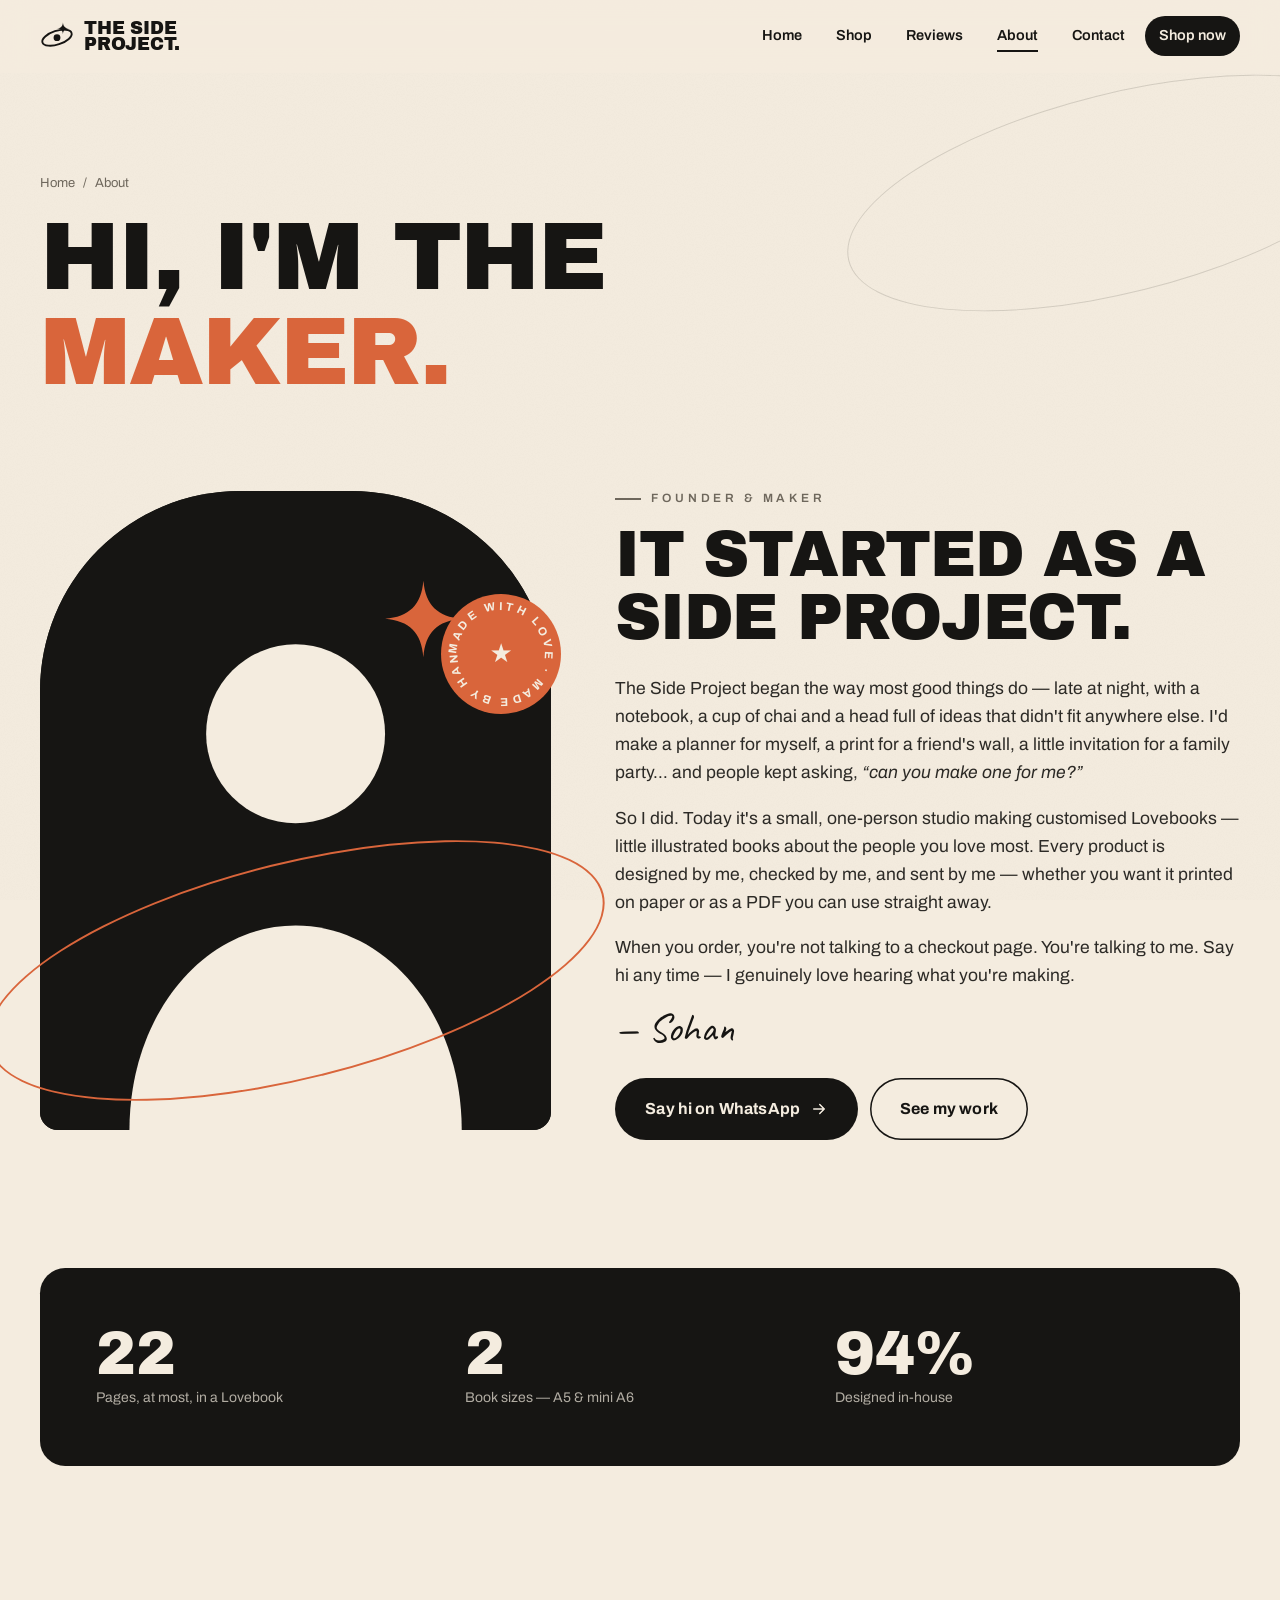
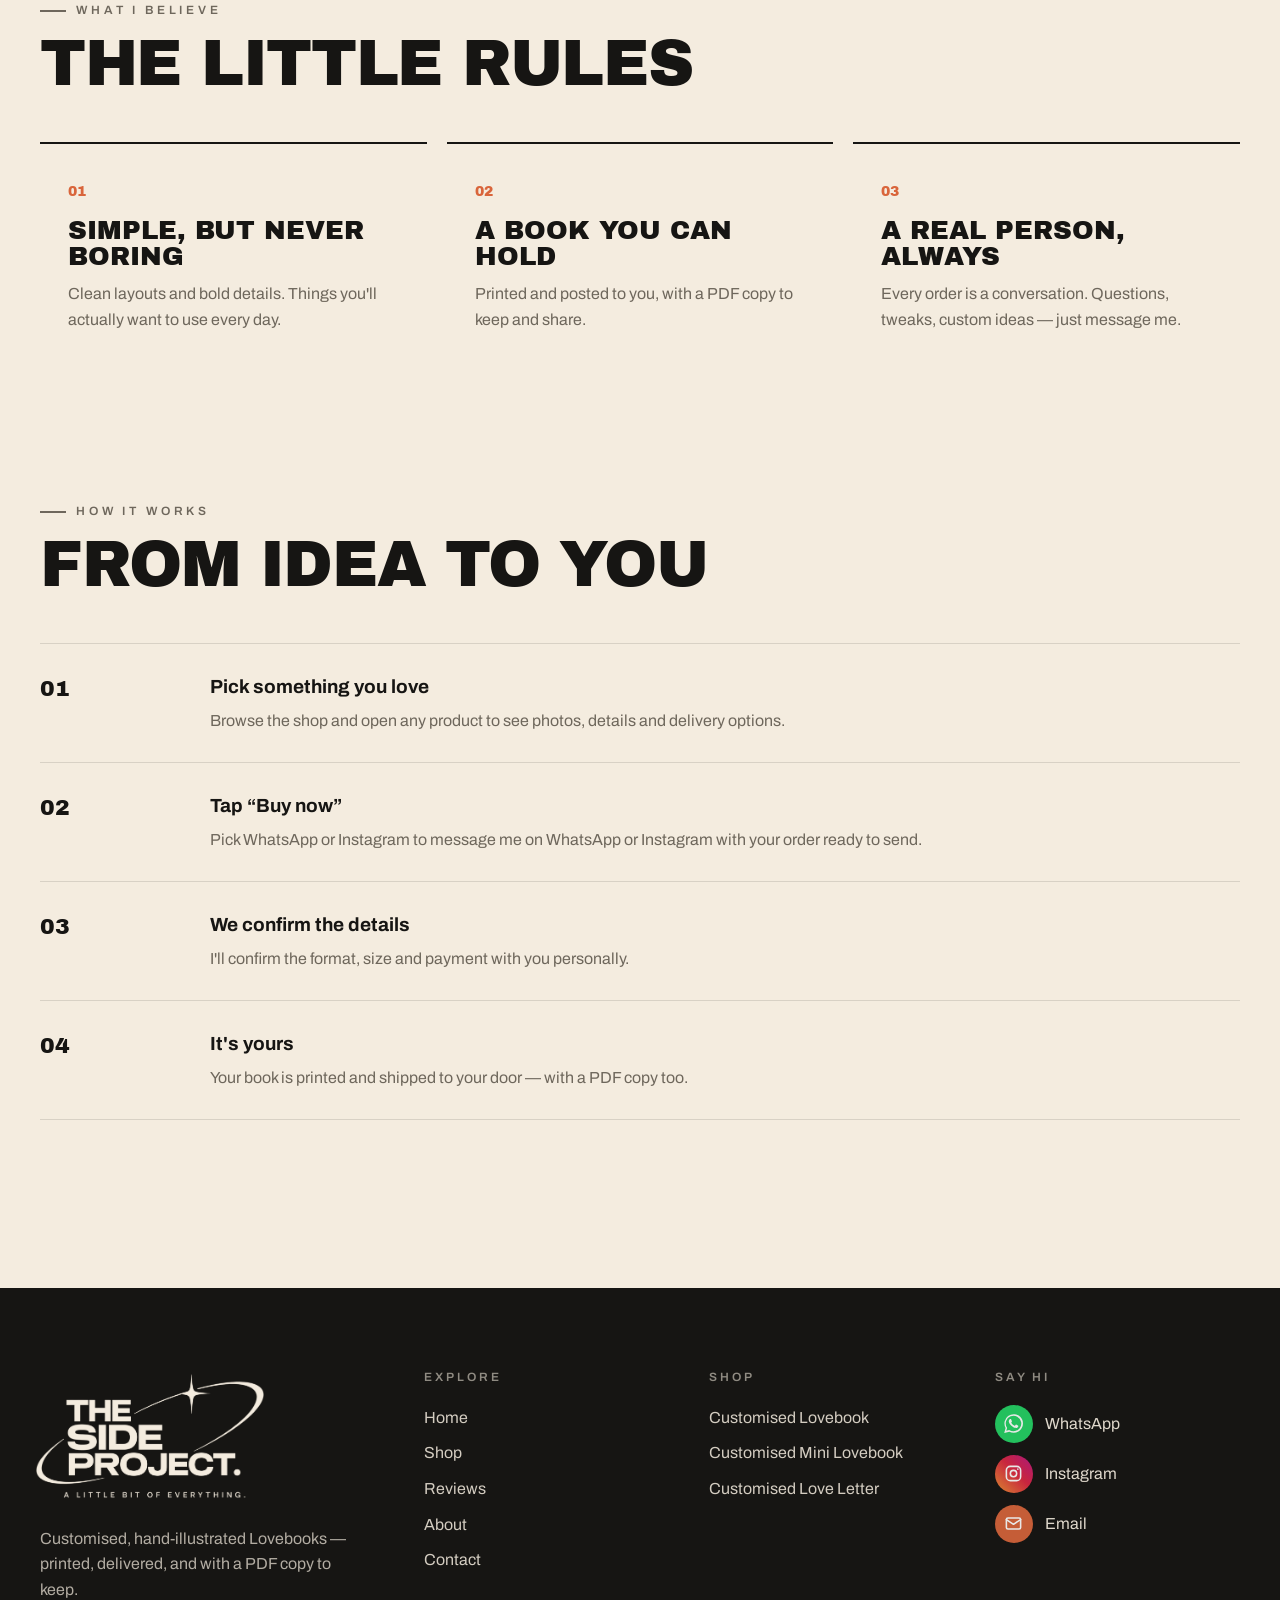
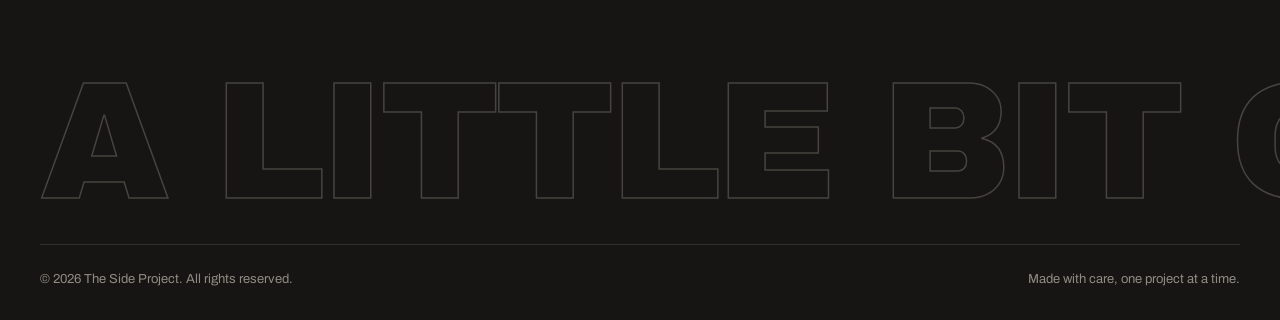
==== commit bfc69daf: "Add Vercel Web Analytics to every page Plain-HTML version of Vercel's setup: the va queue stub plus " ====
--- a/about.html
+++ b/about.html
@@ -9,6 +9,9 @@
 <link rel="preconnect" href="https://fonts.googleapis.com"><link rel="preconnect" href="https://fonts.gstatic.com" crossorigin>
 <link href="https://fonts.googleapis.com/css2?family=Archivo:wght@400;500;600;700;800&family=Archivo+Black&family=Caveat:wght@600&display=swap" rel="stylesheet">
 <link rel="stylesheet" href="css/style.css">
+<!-- Vercel Web Analytics -->
+<script>window.va = window.va || function () { (window.vaq = window.vaq || []).push(arguments); };</script>
+<script defer src="/_vercel/insights/script.js"></script>
 </head>
 <body data-page="about">
 <main>
--- a/css/style.css
+++ b/css/style.css
@@ -164,7 +164,9 @@
 .hero { position: relative; z-index: 2; padding: clamp(28px, 5vw, 60px) 0 clamp(60px, 8vw, 100px); overflow: hidden; }
 .hero-grid { display: grid; grid-template-columns: 1.05fr .95fr; gap: clamp(24px, 4vw, 60px); align-items: center; }
 .hero-logo { position: relative; }
-.hero-logo img { width: 100%; animation: float 7s ease-in-out infinite; }
+.logo-stage { position: relative; animation: float 7s ease-in-out infinite; }
+.logo-stage img { width: 100%; }
+.logo-orbit { position: absolute; inset: 0; width: 100%; height: 100%; overflow: visible; pointer-events: none; }
 .hero-copy .lead { margin: 22px 0 34px; }
 .hero-actions { display: flex; gap: 12px; flex-wrap: wrap; }
 .hero-meta { display: flex; gap: 32px; margin-top: 44px; flex-wrap: wrap; }
@@ -189,7 +191,7 @@
 
 /* ============ Product card ============ */
 .product-grid { display: grid; grid-template-columns: repeat(auto-fill, minmax(250px, 1fr)); gap: clamp(16px, 2.4vw, 30px); }
-.product-grid.few { grid-template-columns: repeat(2, minmax(0, 460px)); }
+.product-grid.few { grid-template-columns: repeat(auto-fit, minmax(260px, 420px)); }
 .product-grid.few .card-media { aspect-ratio: 1 / 1; }
 @media (max-width: 600px) { .product-grid.few { grid-template-columns: 1fr; } }
 .card { position: relative; display: block; border-radius: var(--radius); }
@@ -556,3 +558,135 @@
 .fab svg { width: 30px; }
 .fab::before { content: ""; position: absolute; inset: 0; border-radius: 50%; background: var(--green); z-index: -1; animation: pulse 2.4s ease-out infinite; }
 @keyframes pulse { from { transform: scale(1); opacity: .6; } to { transform: scale(1.8); opacity: 0; } }
+
+/* ============ Reviews ============ */
+[hidden] { display: none !important; }
+.rv-stars { display: inline-flex; gap: 2px; vertical-align: middle; }
+.rv-stars svg { width: 18px; height: 18px; fill: var(--cream-3); }
+.rv-stars svg.on { fill: #e0a43a; }
+.rv-stars.lg svg { width: 26px; height: 26px; }
+.pdp-rating { display: inline-flex; align-items: center; gap: 8px; margin: -6px 0 16px; font-size: 14px; font-weight: 600; color: var(--muted); }
+.pdp-rating:hover span { color: var(--ink); text-decoration: underline; }
+
+.rv-summary { display: grid; grid-template-columns: auto 1fr; gap: clamp(24px, 5vw, 60px); align-items: center; padding: clamp(24px, 4vw, 40px); border-radius: calc(var(--radius) * 1.3); background: var(--cream-2); margin-bottom: 28px; }
+.rv-score { display: grid; justify-items: start; gap: 6px; }
+.rv-score strong { font-family: var(--display); font-weight: 400; font-size: clamp(56px, 8vw, 84px); line-height: .9; }
+.rv-score > span:last-child { font-size: 14px; color: var(--muted); font-weight: 600; }
+.rv-bars { display: grid; gap: 8px; max-width: 460px; width: 100%; }
+.rv-bar { display: grid; grid-template-columns: 34px 1fr 28px; gap: 10px; align-items: center; font-size: 13px; font-weight: 600; color: var(--muted); }
+.rv-bar i { height: 8px; border-radius: 99px; background: var(--cream); overflow: hidden; }
+.rv-bar b { display: block; height: 100%; background: #e0a43a; border-radius: inherit; }
+@media (max-width: 600px) { .rv-summary { grid-template-columns: 1fr; } }
+.rv-chips { margin-bottom: 26px; }
+
+.rv-grid { columns: 3 300px; column-gap: 22px; }
+.rv-card { break-inside: avoid; margin: 0 0 22px; padding: 26px; border-radius: var(--radius); background: #fff8ee; box-shadow: 0 1px 0 var(--line), 0 18px 40px -30px rgba(0,0,0,.35); animation: cardIn .7s var(--ease) both; animation-delay: var(--d, 0s); transition: transform .4s var(--ease); }
+.rv-card:hover { transform: translateY(-4px) rotate(-.3deg); }
+.rv-text { font-size: 16.5px; line-height: 1.6; margin: 14px 0 18px; color: var(--ink-2); }
+.rv-photo { width: 100%; border-radius: 12px; margin-bottom: 18px; }
+.rv-card footer { display: flex; flex-wrap: wrap; align-items: center; gap: 12px; padding-top: 16px; border-top: 1px dashed var(--line); }
+.rv-avatar { width: 40px; height: 40px; border-radius: 50%; display: grid; place-items: center; background: var(--accent); color: #fff; font-weight: 800; flex: none; }
+.rv-card footer b { display: block; line-height: 1.2; }
+.rv-card footer small { display: block; font-size: 12.5px; color: var(--muted); }
+.rv-meta { width: 100%; display: flex; justify-content: space-between; gap: 10px; font-size: 12.5px; }
+.rv-meta a { font-weight: 700; color: var(--accent-ink); }
+.rv-empty { column-span: all; text-align: center; padding: 60px 20px; border: 1.5px dashed var(--line); border-radius: calc(var(--radius) * 1.3); }
+.rv-empty > svg { width: 38px; margin: 0 auto 14px; color: #e0a43a; animation: twinkle 3s ease-in-out infinite; }
+.rv-empty h3 { font-family: var(--display); font-weight: 400; text-transform: uppercase; font-size: 28px; margin: 0 0 8px; }
+.rv-empty p { color: var(--muted); margin: 0 0 22px; }
+
+.rv-write { display: grid; grid-template-columns: .85fr 1.15fr; border-radius: calc(var(--radius) * 1.6); overflow: hidden; background: var(--cream-2); scroll-margin-top: 90px; }
+.rv-write-side { position: relative; overflow: hidden; background: var(--ink); color: var(--cream); padding: clamp(30px, 5vw, 56px); }
+.rv-write-side::after { content: ""; position: absolute; width: 480px; height: 160px; border: 1.5px solid rgba(244,236,223,.18); border-radius: 50%; left: -100px; bottom: -40px; transform: rotate(-16deg); }
+.rv-write-side p { color: rgba(244,236,223,.75); margin: 0 0 22px; }
+.rv-perks { list-style: none; padding: 0; margin: 0; display: grid; gap: 10px; position: relative; z-index: 1; }
+.rv-perks li { display: flex; gap: 10px; align-items: center; font-size: 14.5px; color: rgba(244,236,223,.9); }
+.rv-perks li::before { content: "✦"; color: var(--accent); }
+.rv-form { padding: clamp(26px, 4vw, 48px); display: grid; gap: 18px; }
+.rv-row { display: grid; grid-template-columns: 1fr 1fr; gap: 14px; }
+@media (max-width: 520px) { .rv-row { grid-template-columns: 1fr; } }
+.rv-field { display: grid; gap: 7px; position: relative; }
+.rv-field > span:first-child { font-size: 13px; font-weight: 700; letter-spacing: .02em; }
+.rv-field input, .rv-field textarea, .rv-field select {
+  font: inherit; font-size: 15px; color: var(--ink); width: 100%; background: var(--cream); border: 1.5px solid transparent;
+  border-radius: 14px; padding: 13px 15px; outline: none; transition: border-color .3s, box-shadow .3s; resize: vertical;
+}
+.rv-field .field { display: block; }
+.rv-field .field select { min-width: 0; border-radius: 14px; padding: 13px 40px 13px 15px; }
+.rv-field input:focus, .rv-field textarea:focus, .rv-field select:focus { border-color: var(--ink); box-shadow: 0 0 0 4px rgba(22,21,19,.06); }
+.rv-count { position: absolute; right: 12px; bottom: 10px; font-size: 11.5px; color: var(--muted); }
+.rv-stars-input { display: flex; align-items: center; gap: 4px; }
+.rv-stars-input button { width: 40px; height: 40px; display: grid; place-items: center; border-radius: 10px; transition: background .2s; }
+.rv-stars-input button:hover { background: var(--cream); }
+.rv-stars-input svg { width: 30px; height: 30px; fill: var(--cream-3); transition: fill .2s, transform .2s; }
+.rv-stars-input button.on svg { fill: #e0a43a; }
+.rv-stars-input em { white-space: nowrap; margin-left: 10px; font-style: normal; font-size: 13.5px; font-weight: 600; color: var(--muted); }
+.rv-consent { display: flex; gap: 10px; align-items: flex-start; font-size: 14px; color: var(--ink-2); cursor: pointer; }
+.rv-consent input { width: 18px; height: 18px; margin-top: 2px; accent-color: var(--ink); flex: none; }
+.rv-error { margin: 0; min-height: 1.2em; font-size: 14px; font-weight: 700; color: #b3261e; }
+.rv-error.shake { animation: shake .4s; }
+@keyframes shake { 20%, 60% { transform: translateX(-6px); } 40%, 80% { transform: translateX(6px); } }
+.rv-note { margin: 0; font-size: 12.5px; color: var(--muted); text-align: center; }
+@media (max-width: 860px) { .rv-write { grid-template-columns: 1fr; } }
+.rv-hp { position: absolute; left: -9999px; width: 1px; height: 1px; overflow: hidden; }
+.rv-note a { color: var(--ink); font-weight: 700; text-decoration: underline; }
+.rv-skel { min-height: 170px; display: grid; gap: 12px; align-content: start; }
+.rv-skel i { display: block; height: 12px; border-radius: 6px; background: linear-gradient(90deg, var(--cream-2), var(--cream-3), var(--cream-2)); background-size: 200% 100%; animation: skel 1.3s linear infinite; }
+.rv-skel i:nth-child(1) { width: 40%; } .rv-skel i:nth-child(2) { width: 95%; } .rv-skel i:nth-child(3) { width: 70%; }
+@keyframes skel { to { background-position: -200% 0; } }
+.rv-spinner { width: 16px; height: 16px; border-radius: 50%; border: 2px solid currentColor; border-right-color: transparent; animation: spin .7s linear infinite; }
+#rv-send:disabled { opacity: .75; cursor: progress; transform: none; }
+.rv-card.rv-new { animation: rvNew 1.6s var(--ease) both; box-shadow: 0 0 0 2px var(--accent), 0 18px 40px -30px rgba(0,0,0,.35); }
+@keyframes rvNew { 0% { opacity: 0; transform: translateY(-20px) scale(.96); } 40% { opacity: 1; transform: none; } }
+
+/* ============ Home: moving reviews ============ */
+#home-rv-score { display: flex; align-items: center; gap: 8px; flex-wrap: wrap; }
+#home-rv-score b { color: var(--ink); }
+.rv-marquee { display: grid; gap: 22px; overflow: hidden; padding: 6px 0 10px;
+  -webkit-mask-image: linear-gradient(90deg, transparent, #000 8%, #000 92%, transparent);
+          mask-image: linear-gradient(90deg, transparent, #000 8%, #000 92%, transparent); }
+.rv-row-track { display: flex; width: max-content; animation: rvScroll var(--dur, 40s) linear infinite; }
+.rv-row-track.rev { animation-direction: reverse; }
+.rv-marquee:hover .rv-row-track { animation-play-state: paused; }
+.rv-row-set { display: flex; gap: 22px; padding-right: 22px; }
+.rv-marquee .rv-card { width: 340px; flex: none; margin: 0; animation: none; display: flex; flex-direction: column; }
+.rv-marquee .rv-text { display: -webkit-box; -webkit-line-clamp: 5; -webkit-box-orient: vertical; overflow: hidden; flex: 1; }
+.rv-marquee .rv-card:hover { transform: translateY(-4px) rotate(-.6deg); }
+@keyframes rvScroll { to { transform: translateX(-50%); } }
+@media (max-width: 600px) { .rv-marquee .rv-card { width: 280px; } }
+@media (prefers-reduced-motion: reduce) {
+  .rv-marquee { overflow-x: auto; -webkit-mask-image: none; mask-image: none; }
+  .rv-row-track { animation: none; }
+  .rv-row-set[aria-hidden] { display: none; }
+}
+
+/* footer contact icons */
+.footer-social { gap: 12px !important; }
+.footer-social a { display: inline-flex; align-items: center; gap: 12px; opacity: .9; }
+.fs-ico { width: 38px; height: 38px; flex: none; border-radius: 50%; display: grid; place-items: center; color: #fff; transition: transform .35s var(--ease), box-shadow .35s; }
+.fs-ico svg { width: 19px; height: 19px; }
+.fs-wa .fs-ico { background: #25d366; }
+.fs-ig .fs-ico { background: linear-gradient(45deg, #f09433, #dc2743 55%, #bc1888); }
+.fs-mail .fs-ico { background: var(--accent); }
+.footer-social a:hover .fs-ico { transform: translateY(-3px) rotate(-8deg) scale(1.08); box-shadow: 0 10px 22px -10px rgba(0,0,0,.6); }
+.site-footer .footer-social a:hover { color: var(--cream); }
+.fs-text { word-break: break-all; }
+
+/* Shop: always three products per row on laptops and tablets */
+#grid.product-grid { grid-template-columns: repeat(3, minmax(0, 1fr)); }
+@media (max-width: 760px) { #grid.product-grid { grid-template-columns: repeat(2, minmax(0, 1fr)); gap: 14px; } }
+@media (max-width: 460px) { #grid.product-grid { grid-template-columns: 1fr; } }
+
+/* Contact page icons */
+.contact-ico { width: 96px; height: 96px; border-radius: 28px; display: grid; place-items: center; color: #fff; flex: none; transform: rotate(-6deg); transition: transform .5s var(--ease); box-shadow: 0 18px 36px -18px rgba(0,0,0,.5); }
+.contact-ico svg { width: 48px; height: 48px; }
+.contact-card:hover .contact-ico { transform: rotate(4deg) scale(1.06); }
+.ci-wa { background: #25d366; }
+.ci-ig { background: linear-gradient(45deg, #f09433, #dc2743 55%, #bc1888); }
+.ci-mail { background: var(--accent); width: 60px; height: 60px; border-radius: 18px; }
+.ci-mail svg { width: 28px; height: 28px; }
+.contact-mail { grid-template-columns: auto 1fr auto !important; padding: 24px 30px !important; }
+.contact-mail b { display: block; font-size: 19px; }
+.contact-mail > svg { width: 22px; transition: transform .35s var(--ease); }
+.contact-mail:hover > svg { transform: translateX(5px); }
+@media (max-width: 480px) { .contact-card .contact-ico:not(.ci-mail) { width: 72px; height: 72px; border-radius: 22px; } .contact-card .contact-ico:not(.ci-mail) svg { width: 36px; height: 36px; } }
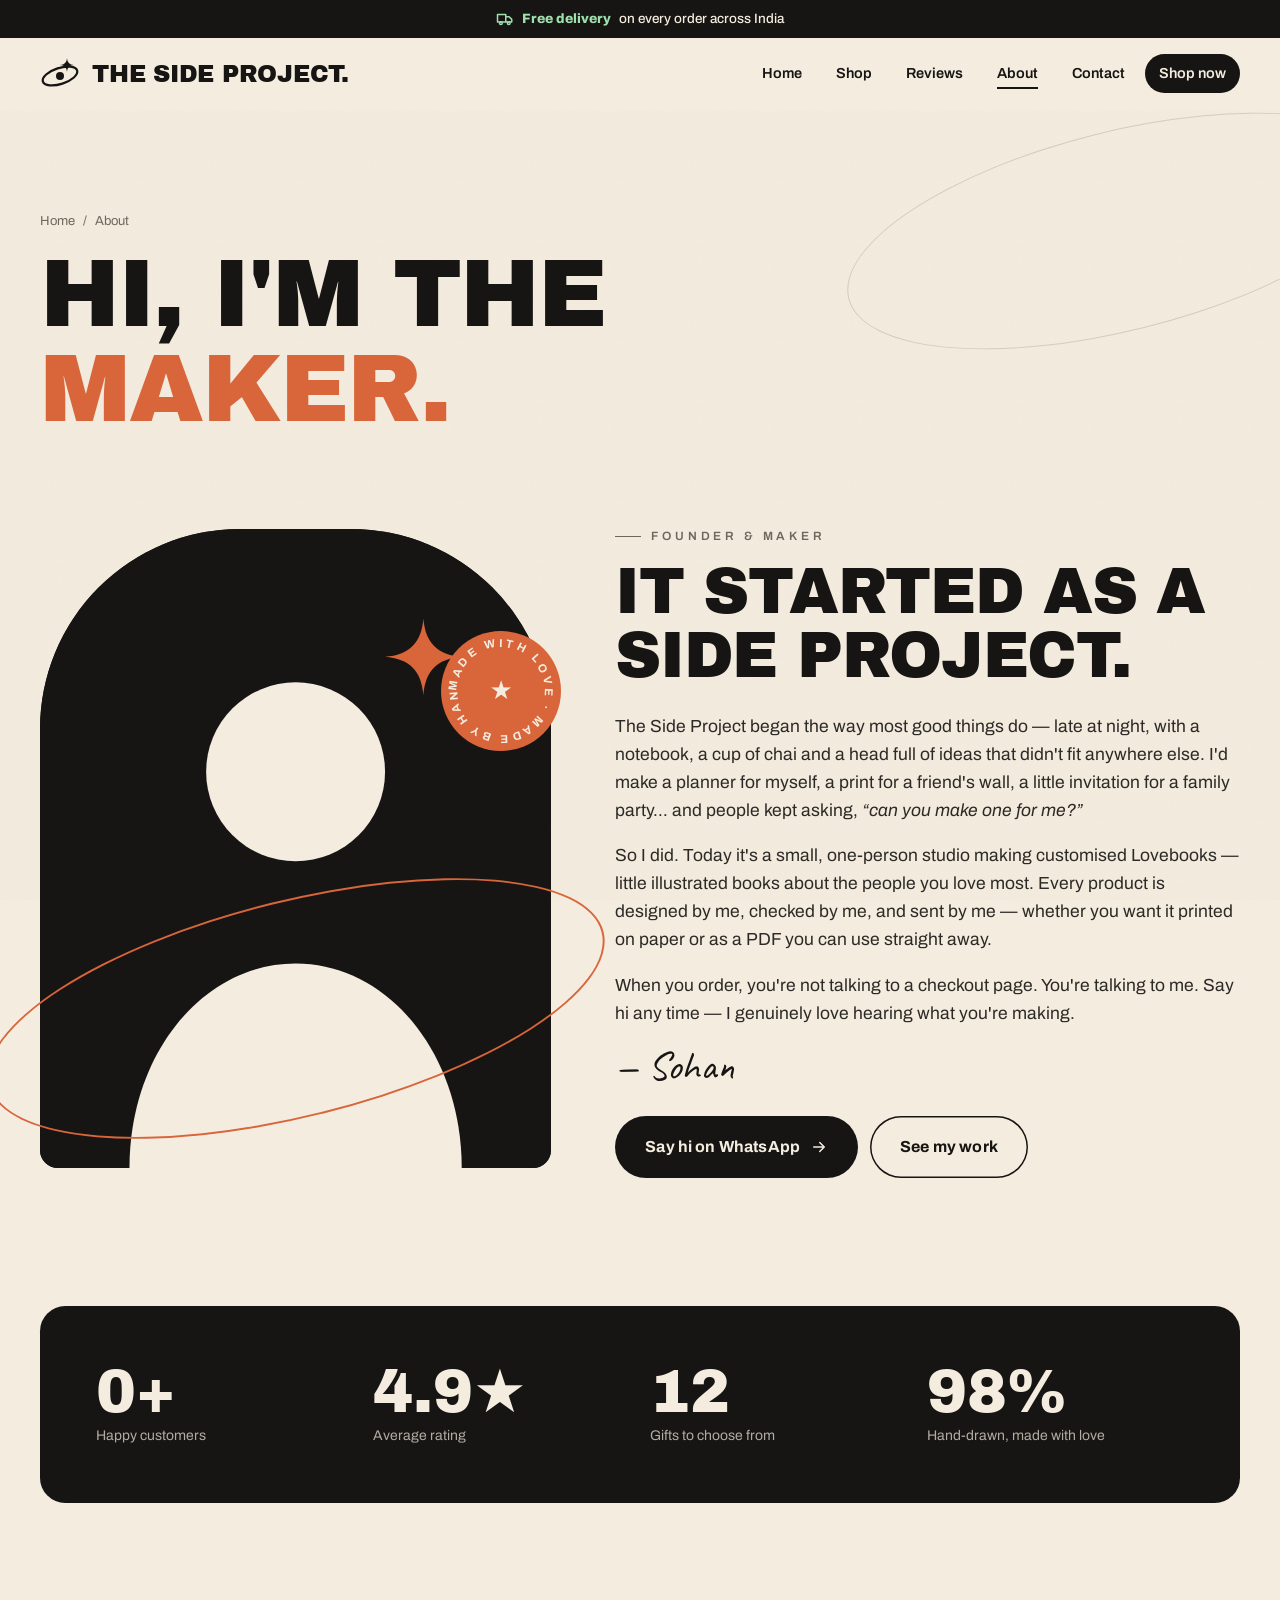
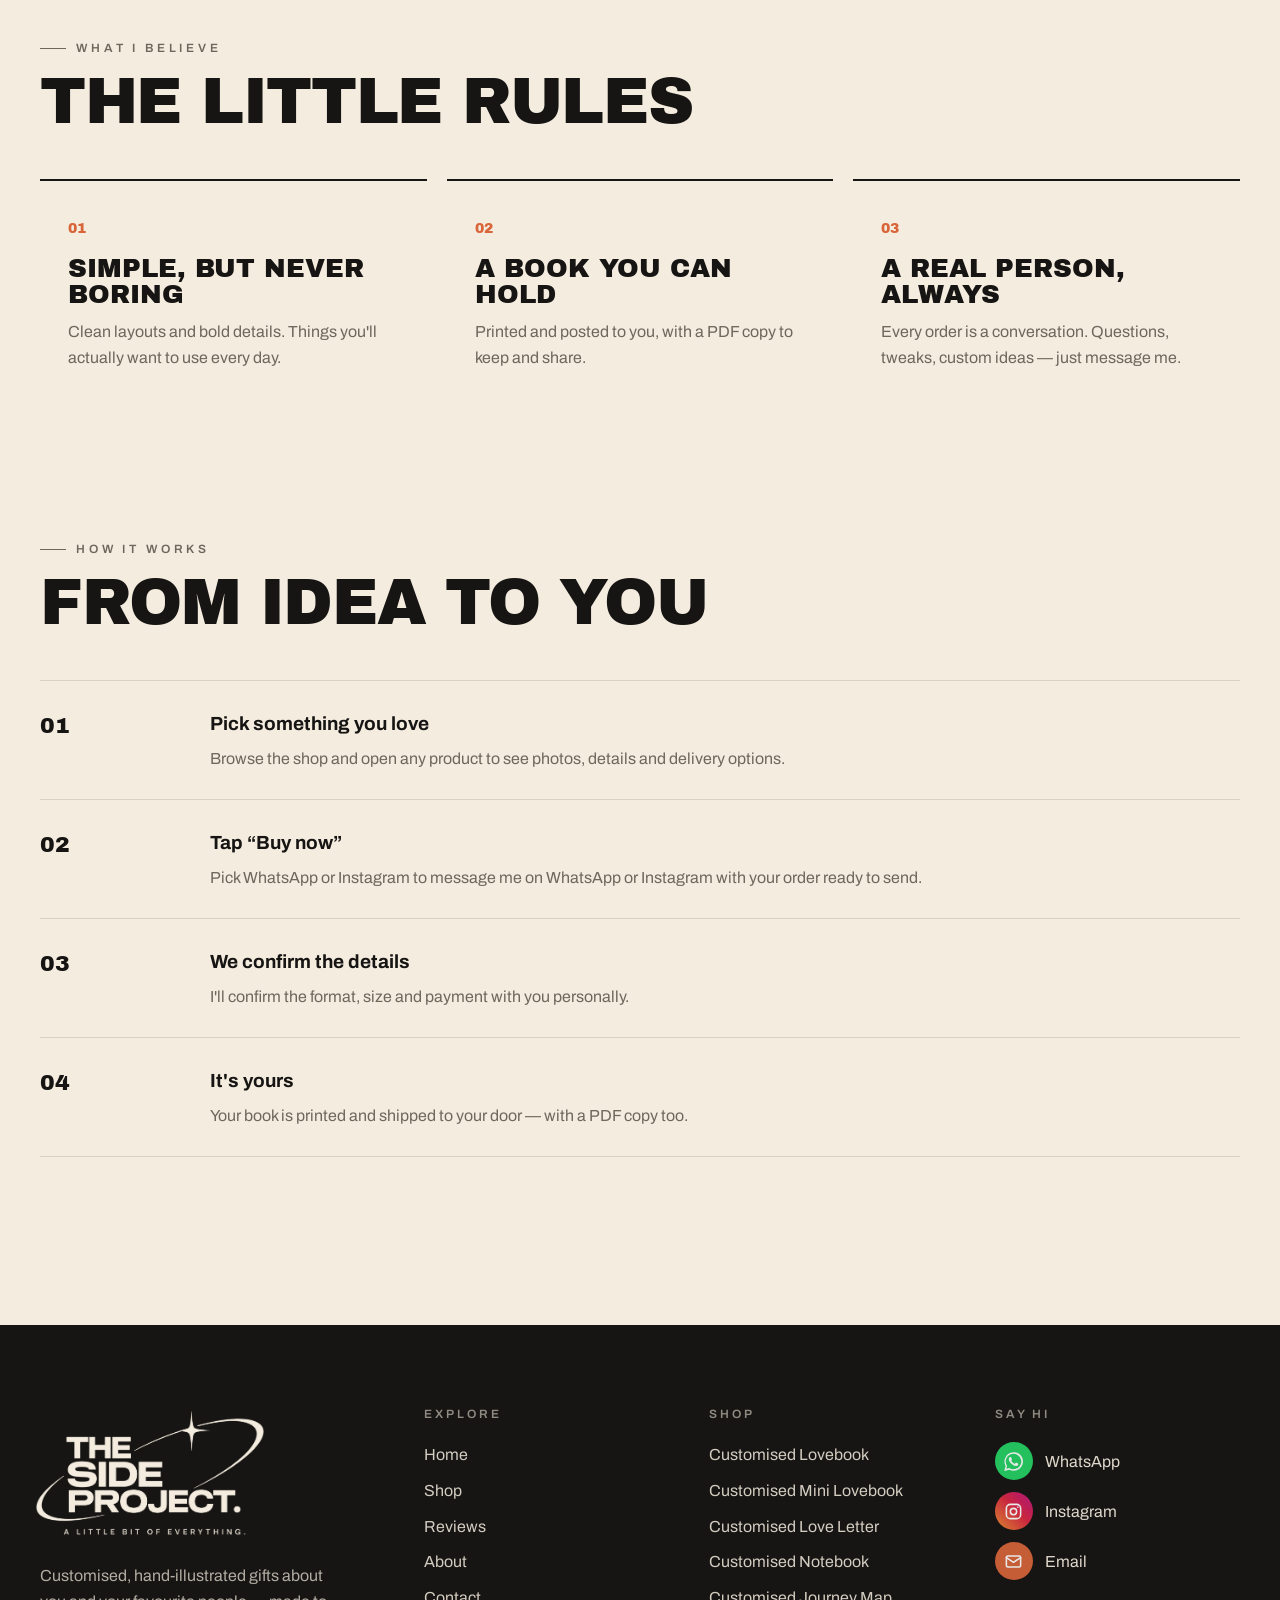
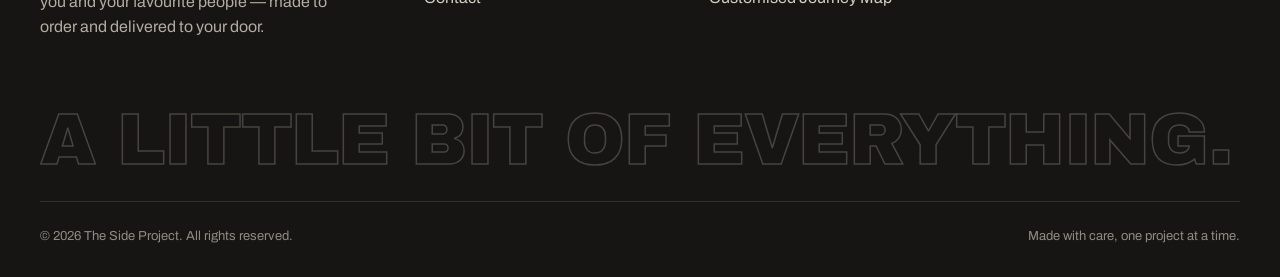
==== commit 25d3491d: "About: live stats (happy customers, rating, gifts); home page lag fixes - Card-sized thumbnails (6.3" ====
--- a/about.html
+++ b/about.html
@@ -59,9 +59,10 @@
   <section class="section" style="padding-top:0">
     <div class="wrap">
       <div class="stats reveal reveal-scale">
-        <div class="stat"><strong data-count="24">0</strong><span>Pages, at most, in a Lovebook</span></div>
-        <div class="stat"><strong data-count="2">0</strong><span>Book sizes — A5 &amp; mini A6</span></div>
-        <div class="stat"><strong data-count="100" data-suffix="%">0</strong><span>Designed in-house</span></div>
+        <div class="stat" id="stat-happy"><strong data-count="0" data-suffix="+">0</strong><span>Happy customers</span></div>
+        <div class="stat" id="stat-rating"><strong data-count="5" data-decimals="1" data-suffix="★">0</strong><span>Average rating</span></div>
+        <div class="stat" id="stat-gifts"><strong data-count="0">0</strong><span>Gifts to choose from</span></div>
+        <div class="stat"><strong data-count="100" data-suffix="%">0</strong><span>Hand-drawn, made with love</span></div>
       </div>
     </div>
   </section>
--- a/css/style.css
+++ b/css/style.css
@@ -183,7 +183,7 @@
 }
 
 /* ============ Marquee ============ */
-.marquee { position: relative; z-index: 2; background: var(--ink); color: var(--cream); overflow: hidden; padding: 18px 0; transform: rotate(-1.2deg); margin: 0 -10px; }
+.marquee { position: relative; z-index: 2; background: var(--ink); color: var(--cream); overflow: hidden; padding: 18px 0; }
 .marquee-track { display: flex; gap: 48px; width: max-content; animation: marquee 32s linear infinite; }
 .marquee span { font-family: var(--display); font-size: clamp(20px, 2.6vw, 30px); text-transform: uppercase; white-space: nowrap; display: inline-flex; align-items: center; gap: 48px; }
 .marquee span svg { width: 22px; color: var(--accent); }
@@ -675,7 +675,19 @@
 /* Shop: always three products per row on laptops and tablets */
 #grid.product-grid { grid-template-columns: repeat(3, minmax(0, 1fr)); }
 @media (max-width: 760px) { #grid.product-grid { grid-template-columns: repeat(2, minmax(0, 1fr)); gap: 14px; } }
-@media (max-width: 460px) { #grid.product-grid { grid-template-columns: 1fr; } }
+/* phones: still two per row, with compact card text so it fits */
+@media (max-width: 460px) {
+  #grid.product-grid { grid-template-columns: repeat(2, minmax(0, 1fr)); gap: 12px; }
+  #grid .card-body { padding: 10px 2px 2px; }
+  #grid .card-cat { font-size: 9.5px; letter-spacing: .14em; }
+  #grid .card-title { font-size: 14px; margin: 2px 0 6px; }
+  #grid .card-row { flex-direction: column; align-items: flex-start; gap: 6px; }
+  #grid .price { font-size: 16px; }
+  #grid .price-note { font-size: 10px; }
+  #grid .formats-mini span { font-size: 9px; padding: 3px 6px; }
+  #grid .card-badge { top: 8px; left: 8px; font-size: 9.5px; padding: 4px 8px; }
+  #grid .card-media { border-radius: 14px; }
+}
 
 /* Contact page icons */
 .contact-ico { width: 96px; height: 96px; border-radius: 28px; display: grid; place-items: center; color: #fff; flex: none; transform: rotate(-6deg); transition: transform .5s var(--ease); box-shadow: 0 18px 36px -18px rgba(0,0,0,.5); }
@@ -690,3 +702,692 @@
 .contact-mail > svg { width: 22px; transition: transform .35s var(--ease); }
 .contact-mail:hover > svg { transform: translateX(5px); }
 @media (max-width: 480px) { .contact-card .contact-ico:not(.ci-mail) { width: 72px; height: 72px; border-radius: 22px; } .contact-card .contact-ico:not(.ci-mail) svg { width: 36px; height: 36px; } }
+
+/* Write-a-review form under each product's reviews */
+.pdp-write { margin-top: 40px; border-radius: calc(var(--radius) * 1.4); background: var(--cream-2); overflow: hidden; display: grid; grid-template-columns: .8fr 1.2fr; scroll-margin-top: 90px; }
+.pdp-write-head { background: var(--ink); color: var(--cream); padding: clamp(26px, 4vw, 44px); position: relative; overflow: hidden; }
+.pdp-write-head::after { content: ""; position: absolute; width: 420px; height: 140px; border: 1.5px solid rgba(244,236,223,.18); border-radius: 50%; left: -90px; bottom: -40px; transform: rotate(-16deg); }
+.pdp-write-head .eyebrow { color: rgba(244,236,223,.6); }
+.pdp-write-head h3 { font-family: var(--display); font-weight: 400; text-transform: uppercase; font-size: clamp(26px, 3vw, 36px); line-height: 1; margin: 14px 0 0; }
+@media (max-width: 860px) { .pdp-write { grid-template-columns: 1fr; } }
+
+/* ============ Home: bestseller spotlight ============ */
+.bestseller { position: relative; z-index: 2; padding: clamp(70px, 9vw, 120px) 0 0; background: var(--ink); color: var(--cream); overflow: hidden; }
+.bestseller::before, .bestseller::after { content: ""; position: absolute; border: 1.5px solid rgba(244,236,223,.12); border-radius: 50%; pointer-events: none; }
+.bestseller::before { width: 900px; height: 300px; left: -260px; top: 40px; transform: rotate(-14deg); }
+.bestseller::after { width: 700px; height: 230px; right: -240px; bottom: 90px; transform: rotate(-14deg); }
+.bs-grid { display: grid; grid-template-columns: .85fr 1.15fr; gap: clamp(30px, 5vw, 70px); align-items: center; position: relative; z-index: 1; }
+.bs-pill { display: inline-flex; align-items: center; gap: 8px; background: var(--accent); color: #fff; font-weight: 800; font-size: 13px; letter-spacing: .22em; text-transform: uppercase; padding: 9px 18px 9px 14px; border-radius: 999px; animation: bsPulse 2.4s ease-out infinite; }
+.bs-pill svg { width: 16px; height: 16px; animation: spin 6s linear infinite; }
+@keyframes bsPulse { 0% { box-shadow: 0 0 0 0 rgba(217,101,59,.55); } 100% { box-shadow: 0 0 0 18px rgba(217,101,59,0); } }
+.bs-title { color: var(--cream); font-size: clamp(40px, 5.6vw, 78px); margin: 22px 0 12px; }
+.bs-rating { margin: 0 0 14px; display: flex; align-items: center; gap: 8px; flex-wrap: wrap; font-size: 14.5px; color: rgba(244,236,223,.75); min-height: 1px; }
+.bs-rating b { color: var(--cream); }
+.bs-short { font-size: clamp(17px, 1.6vw, 20px); color: rgba(244,236,223,.8); margin: 0 0 24px; max-width: 44ch; }
+.bs-price { display: flex; align-items: baseline; gap: 12px; flex-wrap: wrap; margin-bottom: 28px; }
+.bs-price .price { font-size: 44px; color: var(--cream); }
+.bs-price small { font-size: 13.5px; font-weight: 600; color: #9fd8ad; }
+.bs-actions { display: flex; gap: 12px; flex-wrap: wrap; }
+.bestseller .bs-buy { --bg: var(--cream); --fg: var(--ink); }
+.bestseller .bs-buy:hover { color: #fff; }
+.bestseller .bs-view { --fg: var(--cream); box-shadow: inset 0 0 0 1.5px rgba(244,236,223,.6); }
+.bestseller .bs-view::before { background: var(--cream); }
+.bestseller .bs-view:hover { color: var(--ink); }
+
+/* the book: an A5-proportioned spread; leaves hinge on the spine and turn right → left */
+.flipbook-wrap { perspective: 2400px; padding: 10px 0 20px; }
+.flipbook { width: 100%; max-width: 620px; margin: 0 auto; animation: bookFloat 6s ease-in-out infinite; filter: drop-shadow(0 34px 34px rgba(0,0,0,.5)); }
+@keyframes bookFloat { 0%, 100% { transform: translateY(0) rotateX(8deg); } 50% { transform: translateY(-10px) rotateX(8deg); } }
+.bk-stage { position: relative; width: 100%; aspect-ratio: 768 / 545; transform-style: preserve-3d; transition: transform 1.2s cubic-bezier(.45,.05,.25,1); perspective: 2200px; }
+.bk-inner { position: absolute; top: 0; bottom: 0; width: 50%; background: #fbf6ec; opacity: 0; transition: opacity .3s .7s; }
+.bk-inner-left { left: 0; border-radius: 10px 0 0 10px; }
+.bk-inner-right { right: 0; border-radius: 0 10px 10px 0; }
+.bk-stage.is-open .bk-inner { opacity: 1; }
+.bk-leaf { position: absolute; top: 0; bottom: 0; left: 50%; width: 50%; transform-origin: left center; transform-style: preserve-3d; transition: transform 1.3s cubic-bezier(.45,.05,.25,1); }
+.bk-leaf.turned { transform: rotateY(-180deg); }
+.bk-face { position: absolute; inset: 0; backface-visibility: hidden; -webkit-backface-visibility: hidden; overflow: hidden; background: #fff; }
+.bk-face img { width: 100%; height: 100%; object-fit: cover; display: block; }
+.bk-front { border-radius: 0 10px 10px 0; }
+.bk-back { transform: rotateY(180deg); border-radius: 10px 0 0 10px; }
+/* page shading near the spine */
+.bk-front::after { content: ""; position: absolute; inset: 0; background: linear-gradient(90deg, rgba(0,0,0,.22), rgba(0,0,0,0) 12%); pointer-events: none; }
+.bk-back::after { content: ""; position: absolute; inset: 0; background: linear-gradient(270deg, rgba(0,0,0,.22), rgba(0,0,0,0) 12%); pointer-events: none; }
+.bk-backcover { display: grid; place-content: center; justify-items: center; gap: 8px; text-align: center; background: linear-gradient(160deg, #3a2a6a, #2a2048); color: #f4ecdf; }
+.bk-backcover span svg { width: 34px; height: 34px; color: #f6a3c4; }
+.bk-backcover b { font-family: var(--display); font-weight: 400; text-transform: uppercase; font-size: clamp(14px, 2vw, 22px); }
+.bk-backcover small { font-size: 12px; opacity: .7; letter-spacing: .14em; text-transform: uppercase; }
+
+/* notes moving beneath the book */
+.bs-notes { position: relative; z-index: 1; margin-top: clamp(40px, 6vw, 70px); border-top: 1px solid rgba(244,236,223,.14); padding: 22px 0; overflow: hidden;
+  -webkit-mask-image: linear-gradient(90deg, transparent, #000 6%, #000 94%, transparent); mask-image: linear-gradient(90deg, transparent, #000 6%, #000 94%, transparent); }
+.bs-notes-track { display: flex; align-items: center; gap: 28px; width: max-content; animation: marquee 40s linear infinite; }
+.bs-notes span { font-family: "Caveat", cursive; font-size: clamp(22px, 2.6vw, 32px); color: rgba(244,236,223,.9); white-space: nowrap; }
+.bs-notes i svg { width: 16px; height: 16px; color: var(--accent); display: block; }
+.bs-notes:hover .bs-notes-track { animation-play-state: paused; }
+
+@media (max-width: 900px) {
+  .bs-grid { grid-template-columns: 1fr; }
+  .flipbook-wrap { order: -1; }
+  .bs-copy { text-align: center; }
+  .bs-short { margin-left: auto; margin-right: auto; }
+  .bs-price, .bs-actions, .bs-rating { justify-content: center; }
+}
+@media (prefers-reduced-motion: reduce) { .flipbook, .bs-pill, .bs-pill svg, .bs-notes-track { animation: none; } }
+
+/* Footer tagline: always fits the page width (one line on wide screens, two on phones) */
+.footer-big { font-size: min(calc((100vw - 64px) / 16.8), 72px); white-space: nowrap; letter-spacing: -.02em; }
+@media (max-width: 719px) { .footer-big { font-size: calc((100vw - 32px) / 10); white-space: normal; line-height: .95; } }
+
+
+/* ============ Home: one spotlight, two cards side by side ============ */
+.bestseller { padding-top: clamp(60px, 8vw, 100px); }
+.spot-head { text-align: center; margin-bottom: clamp(30px, 4vw, 50px); position: relative; z-index: 1; }
+.spot-head .eyebrow { color: rgba(244,236,223,.6); }
+.spot-head h2 { color: var(--cream); margin-top: 14px; }
+.spot-grid { display: grid; grid-template-columns: 1fr 1fr; gap: clamp(18px, 2.5vw, 30px); position: relative; z-index: 1; }
+.spot-card { position: relative; overflow: hidden; border-radius: 28px; padding: clamp(26px, 3vw, 40px); display: flex; flex-direction: column; align-items: center; text-align: center;
+  background: linear-gradient(170deg, rgba(244,236,223,.07), rgba(244,236,223,.02)); border: 1px solid rgba(244,236,223,.12); }
+.spot-card.sky { background: radial-gradient(ellipse at 30% 15%, #2f3a78 0%, #1c2350 55%, #141838 100%); border-color: rgba(226,183,90,.25); }
+.spot-visual { width: 100%; height: clamp(300px, 30vw, 400px); display: grid; place-items: center; position: relative; z-index: 1; margin-bottom: 26px; }
+.spot-book .flipbook-wrap { width: 100%; padding: 0; }
+.spot-book .flipbook { max-width: 520px; }
+.spot-card .bs-copy, .spot-card .ss-copy { position: relative; z-index: 1; display: flex; flex-direction: column; align-items: center; }
+.spot-title { color: var(--cream); font-size: clamp(30px, 3.2vw, 46px); margin: 18px 0 10px; }
+.spot-card .bs-rating { justify-content: center; }
+.spot-card .bs-short { margin: 0 auto 20px; max-width: 40ch; font-size: clamp(15.5px, 1.3vw, 18px); }
+.spot-card .bs-price { justify-content: center; margin-bottom: 22px; }
+.spot-card .bs-price .price { font-size: 38px; }
+.spot-card .bs-actions { justify-content: center; }
+.spot-card .btn-lg { padding: 14px 22px; font-size: 15px; }
+.spot-card.sky .bs-pill { background: #e2b75a; color: #1e2549; animation-name: ssPulse; }
+.spot-card.sky .bs-price small { color: #f1d38d; }
+.spot-card.sky .bs-buy { --bg: #e2b75a; --fg: #1e2549; }
+.spot-card.sky .bs-buy:hover { color: #fff; }
+.spot-card.sky .bs-view:hover { color: #1e2549; }
+@keyframes ssPulse { 0% { box-shadow: 0 0 0 0 rgba(226,183,90,.55); } 100% { box-shadow: 0 0 0 18px rgba(226,183,90,0); } }
+@media (max-width: 900px) { .spot-grid { grid-template-columns: 1fr; } .spot-visual { height: auto; min-height: 260px; } }
+
+/* the night sky poster */
+.ss-field { position: absolute; inset: 0; pointer-events: none; overflow: hidden; }
+.ss-field .sp { position: absolute; width: var(--s); height: var(--s); color: #fff; filter: drop-shadow(0 0 6px rgba(255,255,255,.9)); animation: ssGlint 3.2s ease-in-out infinite; }
+.ss-field .sp svg { width: 100%; height: 100%; display: block; }
+.ss-field .sp:nth-child(3n) { color: #f6dc8f; filter: drop-shadow(0 0 6px rgba(246,220,143,.9)); }
+.ss-field .shoot { position: absolute; width: 140px; height: 2px; border-radius: 2px; background: linear-gradient(90deg, rgba(255,255,255,0), #fff); opacity: 0; transform: rotate(var(--ang)); animation: ssShootBg 9s ease-in infinite; }
+.ss-field .shoot::after { content: ""; position: absolute; right: -2px; top: -2px; width: 6px; height: 6px; border-radius: 50%; background: #fff; box-shadow: 0 0 10px 3px rgba(255,255,255,.8); }
+@keyframes ssShootBg {
+  0% { opacity: 0; transform: rotate(var(--ang)) translateX(0); }
+  2% { opacity: 1; }
+  11% { opacity: 0; transform: rotate(var(--ang)) translateX(min(60vw, 520px)); }
+  100% { opacity: 0; transform: rotate(var(--ang)) translateX(min(60vw, 520px)); }
+}
+.ss-field i { position: absolute; width: 3px; height: 3px; border-radius: 50%; background: #fff; opacity: .2; animation: ssTwinkle 4s ease-in-out infinite; }
+@keyframes ssTwinkle { 0%, 100% { opacity: .15; } 50% { opacity: .95; } }
+.ss-art { perspective: 1400px; }
+.ss-frame { width: clamp(220px, 21vw, 290px); background: #c4935e; padding: 12px; border-radius: 6px; box-shadow: 0 50px 70px -30px rgba(0,0,0,.7), inset 0 0 0 4px #a87a48, 0 0 120px -10px rgba(226,183,90,.35); animation: ssSway 7s ease-in-out infinite; }
+@keyframes ssSway { 0%, 100% { transform: rotateY(-8deg) rotateX(3deg) translateY(0); } 50% { transform: rotateY(6deg) rotateX(-2deg) translateY(-10px); } }
+.ss-mat { background: #fdfaf3; padding: 10px; }
+.ss-poster { display: block; width: 100%; height: auto; }
+.ss-wheel { animation: ssTurn 160s linear infinite; }
+@keyframes ssTurn { to { transform: rotate(360deg); } }
+.ss-poster .tw { animation: ssTwinkle 2.6s ease-in-out infinite; }
+.ss-poster .tw2 { animation: ssTwinkle 4.2s ease-in-out infinite; opacity: .6; }
+.ss-poster .glint { animation: ssGlint 3.2s ease-in-out infinite; }
+@keyframes ssGlint { 0%, 100% { opacity: .35; transform: scale(.55) rotate(0deg); } 50% { opacity: 1; transform: scale(1.15) rotate(45deg); } }
+.ss-poster .cons { opacity: 0; animation: ssCons 12s ease-in-out infinite; }
+.ss-poster .cons polyline { fill: none; stroke: #d6defc; stroke-width: 1.3; stroke-linejoin: round; stroke-dasharray: 1; stroke-dashoffset: 1; animation: ssDraw 12s ease-in-out infinite; animation-delay: inherit; }
+.ss-poster .cons circle { filter: drop-shadow(0 0 3px #fff); }
+@keyframes ssCons { 0% { opacity: 0; } 6% { opacity: 1; } 30% { opacity: 1; } 38%, 100% { opacity: 0; } }
+@keyframes ssDraw { 0% { stroke-dashoffset: 1; } 22%, 100% { stroke-dashoffset: 0; } }
+.ss-poster .shoot { opacity: 0; animation: ssShoot 7.5s ease-in infinite; }
+@keyframes ssShoot {
+  0% { opacity: 0; transform: translate(var(--sx), var(--sy)) rotate(var(--ang)) translateX(0); }
+  2% { opacity: 1; }
+  12% { opacity: 0; transform: translate(var(--sx), var(--sy)) rotate(var(--ang)) translateX(260px); }
+  100% { opacity: 0; transform: translate(var(--sx), var(--sy)) rotate(var(--ang)) translateX(260px); }
+}
+.ss-moon { animation: ssMoon 5s ease-in-out infinite; }
+@keyframes ssMoon { 50% { opacity: .85; } }
+.ss-t1 { font: 700 25px Archivo, sans-serif; fill: #fff; }
+.ss-t2 { font: 800 16px Archivo, sans-serif; fill: #e2b75a; letter-spacing: 1px; }
+.ss-t3 { font: 600 11.5px Archivo, sans-serif; fill: #dfe3f5; letter-spacing: 2.5px; }
+@media (prefers-reduced-motion: reduce) {
+  .ss-frame, .ss-wheel, .ss-poster .tw, .ss-poster .tw2, .ss-field i, .ss-field .sp, .ss-moon { animation: none; }
+  .ss-field .shoot { display: none; }
+  .ss-poster .cons, .ss-poster .cons polyline { animation: none; opacity: 1; stroke-dashoffset: 0; }
+}
+
+/* Lovebook spotlight card: rose background with drifting glows, floating hearts and sparkles */
+.spot-card.spot-book { background: radial-gradient(ellipse at 50% 0%, #4a2445 0%, #321a35 50%, #22142a 100%); border-color: rgba(240,107,143,.28); }
+.lb-field { position: absolute; inset: 0; pointer-events: none; overflow: hidden; }
+.lb-glow { position: absolute; border-radius: 50%; filter: blur(50px); opacity: .55; animation: lbDrift 14s ease-in-out infinite alternate; }
+.lb-glow.g1 { width: 260px; height: 260px; background: #e0456e; left: -60px; top: 10%; }
+.lb-glow.g2 { width: 220px; height: 220px; background: #9b6be0; right: -50px; top: 35%; animation-duration: 17s; animation-delay: -5s; }
+.lb-glow.g3 { width: 200px; height: 200px; background: #f6a35a; left: 30%; bottom: -80px; opacity: .35; animation-duration: 20s; animation-delay: -9s; }
+@keyframes lbDrift { 0% { transform: translate(0, 0) scale(1); } 50% { transform: translate(40px, -30px) scale(1.15); } 100% { transform: translate(-30px, 20px) scale(.9); } }
+.lb-heart { position: absolute; bottom: -40px; width: var(--s); height: var(--s); color: var(--c); opacity: 0; filter: drop-shadow(0 0 8px rgba(240,107,143,.55)); animation: lbFloat var(--d) linear infinite; }
+.lb-heart svg { width: 100%; height: 100%; display: block; fill: currentColor; animation: lbSway calc(var(--d) / 3) ease-in-out infinite alternate; }
+@keyframes lbFloat { 0% { transform: translateY(0) rotate(-10deg); opacity: 0; } 10% { opacity: .85; } 80% { opacity: .6; } 100% { transform: translateY(-900px) rotate(12deg); opacity: 0; } }
+@keyframes lbSway { from { transform: translateX(calc(var(--sway) * -.5)); } to { transform: translateX(calc(var(--sway) * .5)); } }
+.lb-spark { position: absolute; width: 4px; height: 4px; border-radius: 50%; background: #ffe3ec; box-shadow: 0 0 8px 2px rgba(255,200,220,.7); opacity: 0; animation: ssTwinkle 3s ease-in-out infinite; }
+@media (prefers-reduced-motion: reduce) { .lb-glow, .lb-heart, .lb-heart svg, .lb-spark { animation: none; } .lb-heart { opacity: .4; bottom: auto; top: 50%; } }
+
+/* Shop: category headings when showing All (each heading spans the full row) */
+.chip small { font-size: 11px; opacity: .6; margin-left: 2px; }
+#grid .shop-cat-head { grid-column: 1 / -1; display: flex; align-items: baseline; flex-wrap: wrap; gap: 6px 18px; padding: 26px 0 4px; border-top: 1px solid var(--line); }
+#grid .shop-cat-head:first-child { border-top: 0; padding-top: 0; }
+.shop-cat-head h2 { margin: 0; font-family: var(--display); font-weight: 400; text-transform: uppercase; font-size: clamp(24px, 3vw, 36px); line-height: 1; }
+.shop-cat-head p { margin: 0; color: var(--muted); font-size: 14.5px; flex: 1 1 260px; }
+.shop-cat-link { margin-left: auto; font-size: 13.5px; font-weight: 700; display: inline-flex; align-items: center; gap: 6px; padding: 6px 0; }
+.shop-cat-link svg { width: 15px; transition: transform .3s var(--ease); }
+.shop-cat-link:hover svg { transform: translateX(4px); }
+@media (max-width: 460px) { .shop-cat-link { margin-left: 0; } #grid .shop-cat-head { padding-top: 18px; } }
+
+/* Product page: highlighted "framing costs extra" note */
+.frame-note { display: flex; gap: 14px; align-items: center; margin: -4px 0 22px; padding: 14px 18px; border-radius: 16px;
+  background: linear-gradient(90deg, #fff1c9, #ffe7b0); border: 1.5px solid #e9b949; box-shadow: 0 10px 24px -16px rgba(180,120,0,.55); }
+.frame-ico { width: 40px; height: 40px; flex: none; border-radius: 12px; background: #e9a92a; color: #fff; display: grid; place-items: center; }
+.frame-ico svg { width: 22px; height: 22px; }
+.frame-note b { display: block; font-size: 15.5px; color: #6b4300; text-transform: uppercase; letter-spacing: .06em; }
+.frame-note small { display: block; font-size: 13.5px; color: #7a5a1a; margin-top: 2px; }
+
+/* Size options (products with more than one size/price) */
+.price-from { font-family: var(--sans); font-size: .55em; font-weight: 600; color: var(--muted); letter-spacing: .02em; }
+.size-pick { border-radius: var(--radius); background: var(--cream-2); padding: 18px 20px; margin-bottom: 18px; }
+.size-opts { display: grid; grid-template-columns: 1fr 1fr; gap: 10px; }
+.sopt { position: relative; display: flex; align-items: center; justify-content: space-between; gap: 10px; padding: 14px 16px; border-radius: 14px; background: var(--cream); cursor: pointer; box-shadow: inset 0 0 0 1.5px transparent; transition: box-shadow .3s, transform .3s var(--ease); }
+.sopt:hover { transform: translateY(-2px); }
+.sopt input { position: absolute; opacity: 0; pointer-events: none; }
+.sopt:has(input:checked) { box-shadow: inset 0 0 0 2px var(--ink); }
+.sopt b { display: block; font-size: 16px; line-height: 1.2; }
+.sopt small { display: block; color: var(--muted); font-size: 12.5px; }
+.sopt em { font-style: normal; font-family: var(--display); font-size: 19px; }
+@media (max-width: 420px) { .size-opts { grid-template-columns: 1fr; } }
+
+/* "/ set of 3" next to a price */
+.price-unit { font-family: var(--sans); font-size: .5em; font-weight: 600; color: var(--muted); letter-spacing: .01em; white-space: nowrap; }
+.bestseller .price-unit { color: rgba(244,236,223,.7); }
+
+/* =========================================================
+   Home hero slider — occasion slide (Christmas …) + products
+   ========================================================= */
+.hs { position: relative; z-index: 2; padding: clamp(12px, 2vw, 24px) 0 clamp(36px, 5vw, 64px); }
+.hs-frame { position: relative; border-radius: 30px; overflow: hidden; background: var(--cream-2); box-shadow: 0 40px 80px -50px rgba(22,21,19,.55); }
+.hs-track { display: grid; }
+.hs-slide {
+  grid-area: 1 / 1; position: relative; overflow: hidden; min-height: clamp(400px, 58vh, 500px);
+  display: flex; align-items: center; padding: clamp(44px, 4.5vw, 58px) clamp(22px, 5vw, 64px) clamp(70px, 7vw, 80px);
+  opacity: 0; visibility: hidden; transform: scale(1.03);
+  transition: opacity .9s var(--ease), transform 1.2s var(--ease), visibility 0s .9s;
+}
+.hs-slide.is-active { opacity: 1; visibility: visible; transform: none; z-index: 2; transition: opacity .9s var(--ease), transform 1.2s var(--ease), visibility 0s; }
+.hs-slide.is-prev { z-index: 1; }
+.hs-grid { position: relative; z-index: 3; width: 100%; display: grid; grid-template-columns: 1.05fr .95fr; gap: clamp(24px, 4vw, 60px); align-items: center; }
+
+/* staggered entrances, replayed every time a slide comes in */
+.hs-in { opacity: 0; transform: translateY(22px); }
+.hs-line { display: block; overflow: hidden; padding-bottom: .06em; }
+.hs-line > span { display: inline-block; transform: translateY(105%); }
+.is-active .hs-in { opacity: 1; transform: none; transition: opacity .8s var(--ease) var(--d, 0s), transform .9s var(--ease) var(--d, 0s); }
+.is-active .hs-line > span { transform: none; transition: transform 1s var(--ease) var(--d, 0s); }
+
+.hs-title { font-family: var(--display); font-weight: 400; font-size: clamp(32px, 4.2vw, 58px); line-height: .98; letter-spacing: -.02em; margin: 18px 0 0; text-transform: none; }
+.hs-title em { font-style: normal; }
+.hs-title { margin-top: 12px !important; }
+.hs-lead { font-size: clamp(15px, 1.2vw, 17px); line-height: 1.5; max-width: 46ch; margin: 14px 0 20px; color: var(--ink-2); }
+.hs-actions { display: flex; gap: 12px; flex-wrap: wrap; }
+.hs-kicker { font-size: 12px; font-weight: 700; letter-spacing: .28em; text-transform: uppercase; color: var(--ac); }
+.hs-price { display: flex; align-items: baseline; gap: 12px; flex-wrap: wrap; margin: -4px 0 18px; }
+.hs .btn-lg { padding: 14px 24px; font-size: 15px; }
+.hs-price > span { font-family: var(--display); font-size: clamp(24px, 2.2vw, 30px); }
+.hs-price > span small, .hs-price > small { font-family: var(--sans); font-size: 13px; font-weight: 600; color: var(--muted); }
+.hs-visual { position: relative; display: grid; place-items: center; min-height: 300px; }
+
+/* bottom bar: tagline · dots · arrows */
+.hs-ui { position: absolute; z-index: 5; left: clamp(22px, 5vw, 70px); right: clamp(22px, 5vw, 70px); bottom: clamp(18px, 2.4vw, 28px); display: flex; align-items: center; gap: 18px; pointer-events: none; }
+.hs-ui > * { pointer-events: auto; }
+.hs-tag { margin-right: auto; display: inline-flex; align-items: center; gap: 8px; padding: 9px 16px 9px 12px; border-radius: 999px; background: rgba(255,255,255,.88); color: var(--ink); font-size: 13px; font-weight: 600; backdrop-filter: blur(8px); box-shadow: 0 8px 24px -14px rgba(0,0,0,.4); }
+.hs-tag svg { width: 14px; height: 14px; color: var(--accent); animation: hsSpin 6s linear infinite; }
+.hs-tag em { font-style: normal; color: var(--accent); font-family: "Caveat", cursive; font-size: 19px; line-height: 0; }
+@keyframes hsSpin { to { transform: rotate(360deg); } }
+.hs-dots { display: flex; gap: 6px; align-items: center; }
+.hs-dots button { width: 26px; height: 26px; border: 0; padding: 0; background: none; cursor: pointer; display: grid; place-items: center; }
+.hs-dots i { position: relative; display: block; width: 8px; height: 8px; border-radius: 99px; background: rgba(255,255,255,.75); box-shadow: 0 0 0 1px rgba(22,21,19,.25); overflow: hidden; transition: width .5s var(--ease); }
+.hs-dots button.on i { width: 34px; }
+.hs-dots button.on i::after { content: ""; position: absolute; inset: 0; background: var(--ink); transform-origin: left; animation: hsProg var(--dur, 6s) linear forwards; }
+.hs.paused .hs-dots button.on i::after { animation-play-state: paused; }
+@keyframes hsProg { from { transform: scaleX(0); } to { transform: scaleX(1); } }
+.hs-arrows { display: flex; gap: 8px; }
+.hs-arrows button { width: 46px; height: 46px; border-radius: 50%; border: 0; cursor: pointer; background: rgba(255,255,255,.9); color: var(--ink); display: grid; place-items: center; box-shadow: 0 8px 20px -12px rgba(0,0,0,.5); transition: transform .3s var(--ease), background .3s, color .3s; }
+.hs-arrows button:hover { transform: scale(1.08); background: var(--ink); color: #fff; }
+.hs-arrows svg { width: 18px; height: 18px; }
+
+/* ---------- product slides ---------- */
+.hs-prod { background: var(--bg); }
+.hs-prod.dark { color: #f6efe4; }
+.hs-prod.dark .hs-lead, .hs-prod.dark .hs-price small { color: rgba(246,239,228,.78); }
+.hs-prod.dark .btn { --bg: #f6efe4; --fg: var(--ink); }
+.hs-prod.dark .btn-ghost { --bg: transparent; --fg: #f6efe4; box-shadow: inset 0 0 0 1.5px #f6efe4; }
+.hs-prod.dark .btn-ghost::before { background: #f6efe4; }
+.hs-prod.dark .btn-ghost:hover { color: var(--ink); }
+.hs-blob { position: absolute; border-radius: 50%; pointer-events: none; filter: blur(2px); }
+.hs-blob.a { width: 46vw; max-width: 620px; aspect-ratio: 1; right: -8%; top: -18%; background: radial-gradient(circle, rgba(255,255,255,.55), rgba(255,255,255,0) 68%); animation: hsDrift 14s ease-in-out infinite alternate; }
+.hs-blob.b { width: 260px; aspect-ratio: 1; left: 38%; bottom: -120px; background: radial-gradient(circle, color-mix(in srgb, var(--ac) 30%, transparent), transparent 70%); animation: hsDrift 11s ease-in-out infinite alternate-reverse; }
+.hs-prod.dark .hs-blob.a { background: radial-gradient(circle, rgba(226,183,90,.25), transparent 68%); }
+@keyframes hsDrift { to { transform: translate(-40px, 30px) scale(1.08); } }
+.hs-photos { width: 100%; height: 100%; }
+.hs-photos .ph { position: absolute; width: min(62%, 320px); aspect-ratio: 1; object-fit: cover; border-radius: 22px; box-shadow: 0 34px 60px -30px rgba(0,0,0,.55); background: #fff; }
+.hs-photos .ph.front { transform: translate(6%, 4%) rotate(3deg) scale(.9); opacity: 0; }
+.hs-photos .ph.back { transform: translate(-14%, -8%) rotate(-7deg) scale(.82); opacity: 0; filter: saturate(.9); }
+.is-active .hs-photos .ph.front { opacity: 1; transform: translate(6%, 4%) rotate(3deg); transition: opacity .9s var(--ease) .25s, transform 1.3s var(--ease) .25s; animation: hsFloat 7s ease-in-out 1.6s infinite; }
+.is-active .hs-photos .ph.back { opacity: 1; transform: translate(-16%, -10%) rotate(-7deg) scale(.86); transition: opacity .9s var(--ease) .4s, transform 1.4s var(--ease) .4s; }
+@keyframes hsFloat { 50% { transform: translate(6%, 1%) rotate(1.5deg); } }
+
+/* ---------- occasion slide (shared) ---------- */
+.occ-fx { position: absolute; inset: 0; width: 100%; height: 100%; z-index: 2; pointer-events: none; }
+.occ-pill { display: inline-flex; align-items: center; gap: 9px; padding: 8px 16px 8px 12px; border-radius: 999px; font-size: 14px; font-weight: 600; }
+.occ-pill svg { width: 17px; height: 17px; animation: hsSpin 8s linear infinite; }
+.occ-pill b { font-family: var(--display); font-weight: 400; font-size: 17px; }
+.occ-note { font-size: 12.5px; margin: 14px 0 0; max-width: 54ch; line-height: 1.45; }
+
+/* the Lovebook, wrapped as a present: ribbon slides off, bow pops, cover swings open, pages turn */
+.xb-glow { position: absolute; width: 78%; aspect-ratio: 1; border-radius: 50%; background: radial-gradient(circle, rgba(255,214,120,.45), rgba(255,214,120,0) 65%); animation: xbPulse 4s ease-in-out infinite; }
+@keyframes xbPulse { 50% { transform: scale(1.1); opacity: .75; } }
+.xb-book { position: relative; width: clamp(160px, 16vw, 220px); aspect-ratio: 768 / 1090; perspective: 1800px; margin-left: 22%; transform: rotate(-3deg) translateY(30px) scale(.9); opacity: 0; }
+.is-active .xb-book { opacity: 1; transform: rotate(-3deg); transition: opacity .8s var(--ease) .15s, transform 1.1s cubic-bezier(.34,1.56,.64,1) .15s; animation: xbFloat 6s ease-in-out 1.5s infinite; }
+@keyframes xbFloat { 50% { transform: rotate(-1deg) translateY(-10px); } }
+.xb-page, .xb-front, .xb-back { position: absolute; inset: 0; border-radius: 3px 10px 10px 3px; overflow: hidden; }
+.xb-page { background: #fff; box-shadow: 0 40px 60px -30px rgba(0,0,0,.65), inset 6px 0 10px -6px rgba(0,0,0,.25); }
+.xb-page img { position: absolute; inset: 0; width: 100%; height: 100%; object-fit: cover; opacity: 0; }
+.xb-page img.on { opacity: 1; }
+/* a page turning over: front is the page being read, back is plain paper */
+.xb-leaf { position: absolute; inset: 0; z-index: 2; transform-origin: left center; transform-style: preserve-3d; transform: rotateY(0); }
+.xb-leaf.go { transform: rotateY(-148deg); transition: transform 1.05s cubic-bezier(.45,.05,.35,1); }
+.xb-leaf-f, .xb-leaf-b { position: absolute; inset: 0; border-radius: 3px 10px 10px 3px; overflow: hidden; backface-visibility: hidden; -webkit-backface-visibility: hidden; }
+.xb-leaf-f img { width: 100%; height: 100%; object-fit: cover; display: block; }
+.xb-leaf-f::after { content: ""; position: absolute; inset: 0; background: linear-gradient(90deg, rgba(0,0,0,.25), rgba(0,0,0,0) 40%); opacity: 0; }
+.xb-leaf.go .xb-leaf-f::after { opacity: 1; transition: opacity .5s ease; }
+.xb-leaf-b { transform: rotateY(180deg); background: linear-gradient(90deg, #efe4d2, #fbf6ee 30%); box-shadow: inset -8px 0 14px -8px rgba(0,0,0,.25); }
+.xb-cover { position: absolute; inset: 0; z-index: 3; transform-origin: left center; transform-style: preserve-3d; }
+.xb-front, .xb-back { backface-visibility: hidden; -webkit-backface-visibility: hidden; }
+.xb-front { box-shadow: 0 30px 50px -28px rgba(0,0,0,.7); }
+.xb-front img { width: 100%; height: 100%; object-fit: cover; display: block; }
+.xb-back { transform: rotateY(180deg); background: linear-gradient(90deg, #efe4d2, #fbf6ee 30%); box-shadow: inset -8px 0 14px -8px rgba(0,0,0,.25); }
+.is-active .xb-cover { transform: rotateY(-150deg); transition: transform 1.1s cubic-bezier(.65,0,.25,1) 1.15s; }
+.rib { position: absolute; background: linear-gradient(90deg, #a5162b, #e03049 45%, #a5162b); box-shadow: 0 0 8px rgba(0,0,0,.3); }
+.rib.v { top: 0; bottom: 0; left: 60%; width: 13%; transform-origin: bottom; }
+.rib.h { left: 0; right: 0; top: 36%; height: 9%; background: linear-gradient(180deg, #a5162b, #e03049 45%, #a5162b); transform-origin: right; }
+.is-active .rib.v { transform: scaleY(0); transition: transform .5s var(--ease-in) .75s; }
+.is-active .rib.h { transform: scaleX(0); transition: transform .5s var(--ease-in) .82s; }
+.xb-bow { position: absolute; z-index: 5; width: 46%; left: 44%; top: 23%; transform: translate(-30%, -50%); fill: #e03049; stroke: #9c1426; stroke-width: 2; filter: drop-shadow(0 6px 8px rgba(0,0,0,.35)); }
+.xb-bow circle { fill: #c41e36; }
+.is-active .xb-bow { animation: xbBow 1.25s var(--ease) forwards; }
+@keyframes xbBow {
+  0% { transform: translate(-30%, -50%) scale(.2) rotate(-30deg); opacity: 0; }
+  25% { transform: translate(-30%, -50%) scale(1.12) rotate(6deg); opacity: 1; }
+  40%, 62% { transform: translate(-30%, -50%) scale(1) rotate(0); opacity: 1; }
+  70% { transform: translate(-30%, -50%) scale(1.06) rotate(-8deg); }
+  100% { transform: translate(-10%, -260%) scale(.3) rotate(40deg); opacity: 0; }
+}
+.xb-tag { position: absolute; z-index: 6; right: -44%; top: 40%; width: 112px; padding: 11px 10px 8px 20px; background: #fff8ea; color: #3a2a1e; font-family: "Caveat", cursive; font-size: 21px; line-height: 1.05; border-radius: 4px 12px 12px 4px; clip-path: polygon(14px 0, 100% 0, 100% 100%, 14px 100%, 0 50%); box-shadow: 0 10px 20px -10px rgba(0,0,0,.5); transform-origin: -30px 50%; opacity: 0; }
+.xb-tag span { font-family: var(--sans); font-size: 11px; font-weight: 700; letter-spacing: .12em; text-transform: uppercase; color: #b3243a; display: block; }
+.xb-tag small { display: block; font-size: 17px; color: #7a6656; margin-top: 4px; }
+.xb-tag svg { width: 14px; height: 14px; color: #e03049; vertical-align: -1px; }
+.xb-tag::before { content: ""; position: absolute; left: 8px; top: 50%; width: 7px; height: 7px; margin-top: -3.5px; border-radius: 50%; background: var(--slide-bg, #0e3326); }
+.xb-tag::after { content: ""; position: absolute; right: 100%; top: 50%; width: 34px; height: 1.5px; background: #f2c46d; }
+.is-active .xb-tag { opacity: 1; transition: opacity .6s ease .6s; animation: xbSwing 3.4s ease-in-out .6s infinite; }
+@keyframes xbSwing { 0%, 100% { transform: rotate(-7deg); } 50% { transform: rotate(6deg); } }
+.xb-glint { position: absolute; width: 18px; color: #ffe7a3; opacity: 0; z-index: 4; filter: drop-shadow(0 0 6px rgba(255,220,130,.9)); }
+.is-active .xb-glint { animation: xbGlint 2.8s ease-in-out calc(1s + var(--i) * .55s) infinite; }
+@keyframes xbGlint { 0%, 100% { opacity: 0; transform: scale(.3) rotate(0); } 45% { opacity: 1; transform: scale(1) rotate(45deg); } }
+
+/* ---------- Christmas theme ---------- */
+.occ-christmas { --slide-bg: #0e3326; color: #fbf3e4; background:
+  radial-gradient(1100px 600px at 78% 40%, #1f5a43 0%, rgba(31,90,67,0) 60%),
+  radial-gradient(700px 500px at 10% 110%, #5e1420 0%, rgba(94,20,32,0) 65%),
+  linear-gradient(160deg, #0f3a2c, #0a2219 70%); }
+.occ-christmas .hs-title em { color: #f2c46d; position: relative; }
+.occ-christmas .hs-title em::after { content: ""; position: absolute; left: 0; right: 0; bottom: .02em; height: .1em; border-radius: 99px; background: #e03049; transform: scaleX(0); transform-origin: left; }
+.occ-christmas.is-active .hs-title em::after { transform: scaleX(1); transition: transform .9s var(--ease) 1s; }
+.occ-christmas .hs-lead { color: rgba(251,243,228,.82); }
+.occ-christmas .occ-note { color: rgba(251,243,228,.66); }
+.occ-christmas .occ-note b { color: #f2c46d; }
+.occ-christmas .occ-pill { background: rgba(255,255,255,.1); box-shadow: inset 0 0 0 1px rgba(255,255,255,.2); color: #fbf3e4; }
+.occ-christmas .occ-pill b { color: #f2c46d; }
+.occ-btn { --bg: #e03049; --fg: #fff; }
+.occ-btn::before { background: #f2c46d; }
+.occ-btn:hover { color: #2a1a10; }
+.occ-christmas .occ-ghost { --fg: #fbf3e4; box-shadow: inset 0 0 0 1.5px rgba(251,243,228,.7); }
+.occ-christmas .occ-ghost::before { background: #fbf3e4; }
+.occ-christmas .occ-ghost:hover { color: #0e3326; }
+
+/* fairy lights */
+.occ-lights { position: absolute; z-index: 4; left: -2%; right: -2%; top: 0; height: 60px; pointer-events: none; }
+.occ-lights svg { position: absolute; inset: 0 0 auto; width: 100%; height: 40px; overflow: visible; }
+.occ-lights path { fill: none; stroke: #2b2116; stroke-width: 1.6; vector-effect: non-scaling-stroke; }
+.bulb { position: absolute; width: 11px; height: 17px; margin-left: -5.5px; border-radius: 50% 50% 50% 50% / 60% 60% 40% 40%; transform: rotate(var(--r)); transform-origin: 50% -3px; background: var(--c); box-shadow: 0 0 6px 1px var(--c), 0 0 18px 4px color-mix(in srgb, var(--c) 55%, transparent); animation: bulbGlow 2.4s ease-in-out calc(var(--i) * -.37s) infinite; }
+.bulb::before { content: ""; position: absolute; left: 2.5px; top: -4px; width: 6px; height: 5px; border-radius: 2px; background: #3a3127; }
+.bulb.b0 { --c: #ff4d5e; } .bulb.b1 { --c: #ffd166; } .bulb.b2 { --c: #5ee2a0; } .bulb.b3 { --c: #6cc6ff; }
+@keyframes bulbGlow { 0%, 100% { opacity: 1; filter: brightness(1.15); } 50% { opacity: .35; filter: brightness(.7); box-shadow: 0 0 2px var(--c); } }
+
+/* hanging baubles */
+.occ-baubles { position: absolute; z-index: 4; right: 6%; top: 0; display: flex; gap: 26px; pointer-events: none; }
+.bauble { position: relative; display: block; width: 34px; padding-top: var(--len); transform-origin: 50% 0; animation: baubleSwing 4.6s ease-in-out infinite; }
+.bauble:nth-child(2) { width: 44px; animation-duration: 5.4s; animation-delay: -1.4s; }
+.bauble:nth-child(3) { width: 28px; animation-duration: 4s; animation-delay: -2.6s; }
+.bauble::before { content: ""; position: absolute; left: 50%; top: 0; height: var(--len); width: 1.5px; background: rgba(242,196,109,.7); }
+.bauble::after { content: ""; display: block; aspect-ratio: 1; border-radius: 50%; background: radial-gradient(circle at 32% 30%, rgba(255,255,255,.85) 0 8%, transparent 22%), var(--bc); box-shadow: inset -6px -8px 12px rgba(0,0,0,.3), 0 10px 20px -8px rgba(0,0,0,.6); border-top: 5px solid #d8b05a; }
+.bauble.r { --bc: radial-gradient(circle at 40% 40%, #ff5a6a, #a3132a); }
+.bauble.g { --bc: radial-gradient(circle at 40% 40%, #ffe08a, #b8862b); }
+.bauble.y { --bc: radial-gradient(circle at 40% 40%, #52c78e, #145c3a); }
+@keyframes baubleSwing { 0%, 100% { transform: rotate(5deg); } 50% { transform: rotate(-5deg); } }
+
+/* snowy ground with little pines */
+.occ-drift { position: absolute; z-index: 3; left: 0; right: 0; bottom: 0; height: clamp(70px, 9vw, 120px); pointer-events: none; }
+.occ-drift svg { width: 100%; height: 100%; display: block; }
+.occ-drift .trees path { fill: #0a2a1f; }
+.occ-drift .snow { fill: #f6f2ea; opacity: .95; }
+.occ-christmas .hs-tag { background: rgba(255,255,255,.92); }
+
+/* ---------- other occasions (Valentine's, Mother's Day …) ---------- */
+.occ-love { --slide-bg: #ffd6e2; background: radial-gradient(900px 600px at 80% 40%, #fff0f4 0%, transparent 60%), linear-gradient(160deg, #ffd6e2, #f8b9cb); }
+.occ-love .hs-title em { color: #d2244a; }
+.occ-love .occ-pill { background: rgba(255,255,255,.7); color: #b31d40; }
+.occ-love .occ-note b { color: #b31d40; }
+.occ-love .rib { background: linear-gradient(90deg, #c8102e, #ff5a7a 45%, #c8102e); }
+
+/* ---------- phones ---------- */
+@media (max-width: 860px) {
+  .hs-slide { align-items: flex-start; padding: 40px 18px 84px; min-height: 0; }
+  .hs-grid { grid-template-columns: 1fr; gap: 6px; }
+  .hs-visual { order: -1; min-height: 210px; }
+  .hs-lead { font-size: 15px; }
+  .occ-note { font-size: 12.5px; margin-top: 14px; }
+  .hs-occ .hs-title { font-size: clamp(28px, 8vw, 40px); }
+  .hs-title { font-size: clamp(28px, 8.4vw, 42px); }
+  .hs-lead { margin: 14px 0 20px; }
+  .xb-book { width: 124px; margin-left: 4%; }
+  .xb-tag { right: -70%; width: 96px; font-size: 16px; padding: 8px 6px 6px 18px; }
+  .hs-photos .ph { width: min(54%, 200px); }
+  .hs-arrows { display: none; }
+  .hs-tag { font-size: 12px; padding: 7px 12px 7px 10px; }
+  .hs-tag em { font-size: 16px; }
+  .occ-baubles { right: 3%; gap: 14px; transform: scale(.8); transform-origin: top right; }
+  .hs-frame { border-radius: 22px; }
+}
+@media (max-width: 860px) {
+  .hs-actions { gap: 10px; }
+  .hs-actions .btn-lg { padding: 14px 20px; font-size: 14.5px; }
+  .xb-tag { top: auto; bottom: 2%; right: -58%; }
+  .bauble.g { display: none; }
+  .hs-slide { padding-bottom: 104px; }
+  .hs-ui { flex-direction: column; gap: 8px; bottom: 14px; }
+  .hs-tag { margin: 0; white-space: nowrap; }
+  .hs-dots button { width: 18px; }
+}
+@media (max-width: 420px) {
+  .hs-actions .btn-lg { padding: 13px 16px; font-size: 14px; gap: 8px; }
+}
+@media (prefers-reduced-motion: reduce) {
+  .bulb, .bauble, .xb-glow, .hs-blob, .hs-tag svg, .occ-pill svg { animation: none !important; }
+}
+
+/* animated backgrounds behind product slides */
+.hs-bgfx { position: absolute; inset: 0; z-index: 1; pointer-events: none; overflow: hidden; }
+.hs-bgfx .tw { position: absolute; width: var(--s); height: var(--s); border-radius: 50%; background: #fff; box-shadow: 0 0 6px rgba(255,255,255,.8); animation: hsTw var(--t) ease-in-out var(--dl) infinite; }
+.hs-bgfx .tw.big { background: none; box-shadow: none; color: #f3d58a; height: auto; filter: drop-shadow(0 0 6px rgba(243,213,138,.8)); }
+.hs-bgfx .tw.big svg { display: block; width: 100%; }
+@keyframes hsTw { 0%, 100% { opacity: .15; transform: scale(.6); } 50% { opacity: 1; transform: scale(1) rotate(45deg); } }
+.hs-bgfx .shoot { position: absolute; width: 160px; height: 2px; border-radius: 2px; background: linear-gradient(90deg, rgba(255,255,255,0), #fff); opacity: 0; animation: hsShoot 5s ease-in var(--dl) infinite; }
+.hs-bgfx .shoot::after { content: ""; position: absolute; right: -2px; top: -2px; width: 6px; height: 6px; border-radius: 50%; background: #fff; box-shadow: 0 0 10px 3px rgba(255,255,255,.8); }
+@keyframes hsShoot { 0% { transform: rotate(28deg) translateX(-120px); opacity: 0; } 4% { opacity: 1; } 22% { transform: rotate(28deg) translateX(520px); opacity: 0; } 100% { transform: rotate(28deg) translateX(520px); opacity: 0; } }
+.hs-bgfx .fl { position: absolute; bottom: -40px; width: var(--s); color: var(--ac); opacity: 0; animation: hsFl var(--t) linear var(--dl) infinite; }
+.hs-bgfx .fl svg { display: block; width: 100%; }
+@keyframes hsFl {
+  0% { transform: translate(0, 0) rotate(-10deg); opacity: 0; }
+  10% { opacity: var(--o); }
+  50% { transform: translate(var(--sw), -300px) rotate(12deg); }
+  90% { opacity: var(--o); }
+  100% { transform: translate(0, -600px) rotate(-10deg); opacity: 0; }
+}
+.hs-ring { position: absolute; width: min(78%, 400px); aspect-ratio: 1; border-radius: 50%; border: 2px dashed color-mix(in srgb, var(--ac) 45%, transparent); animation: hsSpin 40s linear infinite; }
+.hs-prod.dark .hs-ring { border-color: rgba(243,213,138,.35); }
+.hs-prod:not(.dark) .xb-glint { color: var(--ac); filter: none; }
+@media (max-width: 860px) { .hs-ring { width: min(64%, 230px); } }
+@media (prefers-reduced-motion: reduce) { .hs-bgfx, .hs-ring { display: none; } }
+
+/* ---------- hero: the real products, animated ---------- */
+.ps { position: relative; z-index: 2; display: grid; place-items: center; }
+/* Night Sky: the live star-map poster in its frame */
+.ps-sky .ss-frame { width: clamp(160px, 15vw, 210px); padding: 9px; opacity: 0; }
+.ps-sky .ss-mat { padding: 7px; }
+.is-active .ps-sky .ss-frame { opacity: 1; transition: opacity .8s var(--ease) .15s; }
+.ps-sky .ss-poster .cons, .ps-sky .ss-poster .cons polyline { animation-duration: 6s !important; }
+.ps-sky .ss-wheel > g.cons:nth-of-type(1) { animation-delay: .4s !important; }
+.ps-sky .ss-wheel > g.cons:nth-of-type(2) { animation-delay: 1.6s !important; }
+.ps-sky .ss-wheel > g.cons:nth-of-type(3) { animation-delay: 2.8s !important; }
+
+/* Journey Map: a framed poster hanging from a nail, pins pinging, a heart travelling the route */
+.ps-jm { padding-top: 34px; transform-origin: 50% 0; }
+.is-active .ps-jm { animation: psHang 1.2s cubic-bezier(.34,1.56,.64,1) .1s both, psSwing 5s ease-in-out 1.3s infinite; }
+@keyframes psHang { from { transform: translateY(-40px) rotate(-6deg); opacity: 0; } to { transform: none; opacity: 1; } }
+@keyframes psSwing { 0%, 100% { transform: rotate(1.6deg); } 50% { transform: rotate(-1.6deg); } }
+.ps-nail { position: absolute; top: 0; left: 50%; width: 12px; height: 12px; margin-left: -6px; border-radius: 50%; background: radial-gradient(circle at 35% 35%, #fff, #8d7a64 60%); box-shadow: 0 2px 4px rgba(0,0,0,.35); z-index: 2; }
+.ps-string { position: absolute; top: 5px; left: 50%; width: 60%; height: 32px; transform: translateX(-50%); overflow: visible; }
+.ps-string path { fill: none; stroke: #6b5240; stroke-width: 1.4; vector-effect: non-scaling-stroke; }
+.ps-frame { width: clamp(160px, 15vw, 210px); padding: 8px; background: linear-gradient(135deg, #d9b48a, #b8895c); border-radius: 4px; box-shadow: 0 36px 50px -26px rgba(0,0,0,.55), inset 0 0 0 3px #a87a4c; }
+.ps-mat { position: relative; background: #fff; padding: 6px; }
+.ps-mat img { display: block; width: 100%; height: auto; }
+.ps-pins { position: absolute; inset: 6px; width: calc(100% - 12px); height: calc(100% - 12px); overflow: visible; }
+.ps-pins .rip { fill: none; stroke: #e0456e; stroke-width: 3; opacity: 0; transform-box: fill-box; transform-origin: center; animation: psRip 2.4s ease-out calc(.6s + var(--i) * .45s) infinite; }
+@keyframes psRip { 0% { transform: scale(.4); opacity: .9; } 70%, 100% { transform: scale(2.4); opacity: 0; } }
+.ps-pins .route { fill: none; stroke: none; }
+.ps-pins .mover { filter: drop-shadow(0 2px 3px rgba(0,0,0,.35)); }
+
+/* Love Letter: the envelope opens, the letter slides out and writes itself; the illustration print behind */
+.ps-ll { width: clamp(210px, 22vw, 280px); aspect-ratio: 1 / 1.05; }
+.ps-print { position: absolute; width: 58%; left: 0; top: 0; border-radius: 3px; box-shadow: 0 24px 40px -20px rgba(0,0,0,.5); transform: translate(30px, 30px) rotate(0); opacity: 0; }
+.is-active .ps-print { opacity: 1; transform: translate(-6%, 2%) rotate(-9deg); transition: opacity .7s var(--ease) .15s, transform 1.1s var(--ease) .15s; animation: psPrint 6s ease-in-out 1.3s infinite; }
+@keyframes psPrint { 50% { transform: translate(-6%, -2%) rotate(-7deg); } }
+.ps-env { position: absolute; left: 14%; right: 0; bottom: 4%; aspect-ratio: 1.55; perspective: 800px; transform: translateY(30px); opacity: 0; }
+.is-active .ps-env { opacity: 1; transform: none; transition: opacity .6s var(--ease) .1s, transform .9s cubic-bezier(.34,1.56,.64,1) .1s; }
+.ps-env-back { position: absolute; inset: 0; background: #e9a993; border-radius: 6px; }
+.ps-env-front { position: absolute; inset: 0; z-index: 3; background: linear-gradient(160deg, #f8d3c3, #f1bca7); clip-path: polygon(0 0, 50% 52%, 100% 0, 100% 100%, 0 100%); border-radius: 6px; box-shadow: 0 30px 40px -24px rgba(0,0,0,.5); }
+.ps-env-front::after { content: ""; position: absolute; inset: 0; background: linear-gradient(32deg, transparent 49.4%, rgba(0,0,0,.08) 50%, transparent 50.6%), linear-gradient(-32deg, transparent 49.4%, rgba(0,0,0,.08) 50%, transparent 50.6%); }
+.ps-env-flap { position: absolute; left: 0; right: 0; top: 0; height: 58%; z-index: 4; background: linear-gradient(180deg, #f3c2ae, #e7a58d); clip-path: polygon(0 0, 100% 0, 50% 100%); transform-origin: top; }
+.is-active .ps-env-flap { animation: psFlap .7s var(--ease) .75s forwards; }
+@keyframes psFlap { 0% { transform: rotateX(0); z-index: 4; } 49% { z-index: 4; } 50% { z-index: 0; } 100% { transform: rotateX(180deg); z-index: 0; } }
+.ps-seal { position: absolute; z-index: 5; left: 50%; top: 58%; width: 30px; height: 30px; margin: -15px 0 0 -15px; border-radius: 50%; display: grid; place-items: center; background: radial-gradient(circle at 35% 35%, #ef5a6f, #b51f3a); color: #ffd9de; box-shadow: 0 3px 6px rgba(0,0,0,.3); }
+.ps-seal svg { width: 14px; }
+.is-active .ps-seal { animation: psSeal .5s var(--ease-in) .45s forwards; }
+@keyframes psSeal { to { transform: translateY(-14px) scale(1.4); opacity: 0; } }
+.ps-letter { position: absolute; z-index: 1; left: 7%; right: 7%; top: 6%; height: 150%; padding: 12px 12px; background: repeating-linear-gradient(#fffdf8 0 20px, #f3c9cf 20px 21px); background-color: #fffdf8; border-radius: 3px; box-shadow: 0 6px 14px -6px rgba(0,0,0,.3); font-family: "Caveat", cursive; font-size: clamp(14px, 1.3vw, 16px); line-height: 21px; color: #3a3a5a; }
+.ps-letter span { display: block; white-space: nowrap; clip-path: inset(0 100% 0 0); }
+.is-active .ps-letter { transform: translateY(-70%); transition: transform 1s cubic-bezier(.34,1.3,.64,1) 1.25s; }
+.is-active .ps-letter span { clip-path: inset(0 0 0 0); transition: clip-path .55s linear calc(2s + var(--i) * .45s); }
+
+/* Scrapbook: the cover opens to the first spread, little hearts pop out */
+.ps-sb .sb-book { width: clamp(140px, 13vw, 180px); aspect-ratio: 316 / 402; margin-left: 46%; }
+.sb-book .xb-page { background: #fffdf8; }
+.sb-book .xb-page img { object-fit: contain; background: #fffdf8; }
+.sb-book .xb-back { overflow: hidden; background: #fffdf8; }
+.sb-book .xb-back img { width: 100%; height: 100%; object-fit: contain; display: block; }
+.is-active .sb-book .xb-cover { transform: rotateY(-176deg); transition: transform 1.3s cubic-bezier(.65,0,.25,1) .9s; }
+.sb-pop { position: absolute; left: 0; top: 40%; width: 18px; color: #e0456e; opacity: 0; z-index: 5; }
+.sb-pop:nth-of-type(even) { color: #f2b84b; }
+.is-active .sb-pop { animation: sbPop 2.4s var(--ease) calc(2.1s + var(--i) * .18s) infinite; }
+@keyframes sbPop { 0% { transform: translate(0, 0) scale(.3); opacity: 0; } 15% { opacity: 1; } 70% { opacity: .9; } 100% { transform: translate(var(--x), -120px) scale(1.1) rotate(20deg); opacity: 0; } }
+
+@media (max-width: 860px) {
+  .ps-sky .ss-frame, .ps-frame { width: 130px; }
+  .ps-jm { padding-top: 26px; }
+  .ps-ll { width: 190px; }
+  .ps-sb .sb-book { width: 112px; }
+  .ps-letter { font-size: 13px; line-height: 17px; background: repeating-linear-gradient(#fffdf8 0 16px, #f3c9cf 16px 17px); padding: 8px 10px; }
+}
+@media (prefers-reduced-motion: reduce) {
+  .ps-pins .rip, .ps-pins .mover, .sb-pop { display: none; }
+}
+
+/* "Two little favourites" spotlight — compact */
+.bestseller { padding-top: clamp(44px, 6vw, 72px); }
+.spot-head { margin-bottom: clamp(20px, 2.6vw, 32px); }
+.spot-card { padding: clamp(20px, 2.4vw, 30px); border-radius: 24px; }
+.spot-visual { height: clamp(220px, 22vw, 280px); margin-bottom: 14px; }
+.spot-book .flipbook { max-width: 380px; }
+.spot-card .ss-frame { width: clamp(150px, 14vw, 190px); padding: 9px; }
+.spot-card .ss-mat { padding: 7px; }
+.spot-card .bs-pill { font-size: 11.5px; padding: 7px 14px 7px 11px; }
+.spot-title { font-size: clamp(24px, 2.4vw, 34px); margin: 12px 0 6px; }
+.spot-card .bs-rating { margin-bottom: 8px; font-size: 13.5px; }
+.spot-card .bs-short { margin: 0 auto 14px; font-size: clamp(14.5px, 1.1vw, 16px); }
+.spot-card .bs-price { margin-bottom: 16px; }
+.spot-card .bs-price .price { font-size: 30px; }
+.spot-card .btn-lg { padding: 12px 20px; font-size: 14.5px; }
+.bs-notes { margin-top: clamp(26px, 3.5vw, 40px); padding: 14px 0; }
+.bs-notes span { font-size: clamp(20px, 2vw, 26px); }
+@media (max-width: 900px) { .spot-visual { height: auto; min-height: 200px; } }
+/* the letter stays tucked inside the envelope: clip anything below the envelope's bottom edge */
+.ps-env { clip-path: inset(-400% -60% 0 -60%); }
+.ps-ll::after { content: ""; position: absolute; left: 18%; right: 4%; bottom: 0; height: 18px; border-radius: 50%; background: radial-gradient(ellipse, rgba(0,0,0,.22), transparent 70%); z-index: -1; }
+@media (max-width: 860px) {
+  .ps-ll { width: 200px; margin-left: 30px; }
+  .is-active .ps-print { transform: translate(-34%, 14%) rotate(-12deg); animation: none; }
+}
+.spot-book .flipbook { max-width: 320px; }
+.spot-head h2 { font-size: clamp(30px, 4vw, 52px); }
+
+/* ---------- hero side gutters (wide screens only) ---------- */
+.hs-side { display: none; position: absolute; top: 0; bottom: 0; width: calc((100% - var(--wrap)) / 2 + 12px); pointer-events: none; z-index: 0; --sc: 1; }
+.hs-side.l { left: 0; } .hs-side.r { right: 0; }
+@media (min-width: 1400px) { .hs-side { display: block; } }
+@media (min-width: 1640px) { .hs-side { --sc: 1.25; } }
+.dd { position: absolute; width: calc(var(--w) * var(--sc)); transform: translate(-50%, -50%) rotate(var(--r)); }
+.dd-p { display: block; transform: translate(calc(var(--mx, 0px) * var(--z)), calc(var(--my, 0px) * var(--z))); transition: transform .6s var(--ease); }
+.dd-f { display: block; animation: ddPop .9s cubic-bezier(.34,1.56,.64,1) calc(.5s + var(--k) * .13s) both, ddFloat var(--t) ease-in-out var(--dl) infinite; filter: drop-shadow(0 8px 10px rgba(22,21,19,.14)); }
+.dd-f svg { display: block; width: 100%; height: auto; overflow: visible; }
+@keyframes ddPop { from { transform: scale(0) rotate(-30deg); opacity: 0; } to { transform: none; opacity: 1; } }
+@keyframes ddFloat { 0%, 100% { translate: 0 0; rotate: 0deg; } 50% { translate: 0 -12px; rotate: 6deg; } }
+.sf { position: absolute; top: -20px; width: calc(var(--s) * 1.3); opacity: .55; animation: sfFall var(--t) linear var(--dl) infinite; }
+.sf svg { display: block; width: 100%; height: auto; }
+@keyframes sfFall { 0% { transform: translate(0, 0) rotate(0); opacity: 0; } 8% { opacity: .55; } 50% { transform: translate(var(--sw), 320px) rotate(160deg); } 92% { opacity: .5; } 100% { transform: translate(0, 640px) rotate(320deg); opacity: 0; } }
+.dd-note { position: absolute; left: 50%; top: 52%; width: calc(140px * var(--sc)); transform: translate(-46%, -50%) rotate(-7deg); font-family: "Caveat", cursive; font-size: calc(22px * var(--sc)); line-height: 1.05; color: var(--ink); text-align: center; display: none; }
+@media (min-width: 1480px) { .dd-note { display: block; } }
+.dd-note span { display: block; animation: ddPop .8s var(--ease) 1.4s both; }
+.dd-note svg { display: block; width: calc(110px * var(--sc)); margin: 2px 0 0 40%; overflow: visible; }
+.dd-note path { fill: none; stroke: var(--accent); stroke-width: 2.6; stroke-linecap: round; stroke-linejoin: round; stroke-dasharray: 1; stroke-dashoffset: 1; animation: ddDraw 1s var(--ease) 1.9s forwards; }
+.dd-note path + path { animation-delay: 2.7s; animation-duration: .4s; }
+@keyframes ddDraw { to { stroke-dashoffset: 0; } }
+@media (prefers-reduced-motion: reduce) { .dd-f, .sf { animation: none; } .sf { display: none; } .dd-note path { stroke-dashoffset: 0; animation: none; } }
+
+/* ===================== performance ===================== */
+/* no live blur behind the sticky header / slider pill: it re-blurred the animated hero every frame */
+.site-header { backdrop-filter: none; -webkit-backdrop-filter: none; background: color-mix(in srgb, var(--cream) 96%, transparent); }
+.hs-tag { backdrop-filter: none; -webkit-backdrop-filter: none; background: rgba(255,255,255,.95); }
+/* soft glows drawn with gradients instead of a big animated blur filter */
+.lb-glow { filter: none; opacity: .5; will-change: transform; }
+.lb-glow.g1 { background: radial-gradient(closest-side, #e0456e, rgba(224,69,110,0)); }
+.lb-glow.g2 { background: radial-gradient(closest-side, #9b6be0, rgba(155,107,224,0)); }
+.lb-glow.g3 { background: radial-gradient(closest-side, #f6a35a, rgba(246,163,90,0)); }
+.hs-blob { filter: none; will-change: transform; }
+/* the book's shadow: a static ellipse instead of a drop-shadow recalculated on every page turn */
+.flipbook { filter: none; }
+.flipbook-wrap { position: relative; }
+.flipbook-wrap::after { content: ""; position: absolute; left: 12%; right: 12%; bottom: -6px; height: 26px; border-radius: 50%; background: radial-gradient(closest-side, rgba(0,0,0,.45), transparent); z-index: -1; }
+/* fairy lights: fade only (cheap), no animated glow/filter */
+.bulb { animation-name: bulbFade; will-change: opacity; }
+@keyframes bulbFade { 0%, 100% { opacity: 1; } 50% { opacity: .35; } }
+/* paused while off screen, and on slides that aren't showing */
+.anim-off *, .anim-off *::before, .anim-off *::after,
+.hs-slide:not(.is-active) *, .hs-slide:not(.is-active) *::before, .hs-slide:not(.is-active) *::after { animation-play-state: paused !important; }
+
+/* ===================== header logo on one line ===================== */
+.brand { font-size: 24px; line-height: 1; gap: 12px; white-space: nowrap; }
+.brand-mark { width: 40px; height: 40px; }
+@media (max-width: 1080px) { .brand { font-size: 21px; } }
+@media (max-width: 480px) { .brand { font-size: 18px; gap: 8px; } .brand-mark { width: 32px; height: 32px; } }
+
+/* ===================== free delivery, made visible ===================== */
+.top-bar { position: relative; z-index: 51; background: var(--ink); color: var(--cream); text-align: center; font-size: 13.5px; font-weight: 500; padding: 8px 16px; display: flex; align-items: center; justify-content: center; gap: 8px; }
+.top-bar b { color: #9fe0ad; font-weight: 800; }
+.tb-truck { display: inline-flex; color: #9fe0ad; animation: tbDrive 2.4s ease-in-out infinite; }
+.tb-truck svg { width: 18px; height: 18px; }
+@keyframes tbDrive { 0%, 100% { transform: translateX(-3px); } 50% { transform: translateX(3px); } }
+.card-ship { position: absolute; z-index: 2; left: 12px; bottom: 12px; display: inline-flex; align-items: center; gap: 6px; padding: 6px 11px; border-radius: 999px; background: #2f7a45; color: #fff; font-size: 12px; font-weight: 700; letter-spacing: .01em; box-shadow: 0 6px 14px -8px rgba(0,0,0,.5); transition: opacity .3s; }
+.card-ship svg { width: 14px; height: 14px; }
+.card:hover .card-ship { opacity: 0; }
+@media (hover: none) { .card:hover .card-ship { opacity: 1; } }
+.ship-tag { font-size: 14px; padding: 7px 14px; background: #2f7a45; color: #fff; gap: 7px; }
+.ship-tag svg { width: 16px; height: 16px; }
+.ship-pill { display: inline-flex; align-items: center; gap: 6px; padding: 6px 12px; border-radius: 999px; background: #2f7a45; color: #fff; font-family: var(--sans); font-size: 13px; font-weight: 700; }
+.ship-pill svg { width: 15px; height: 15px; }
+
+/* ===================== shop: more compact cards ===================== */
+#grid.product-grid { gap: 22px 20px; }
+body[data-page="shop"] main .wrap { width: min(1060px, 100% - 64px); }
+@media (max-width: 719px) { body[data-page="shop"] main .wrap { width: calc(100% - 32px); } }
+#grid .card-media { aspect-ratio: 1 / 1; border-radius: 16px; }
+#grid .card-body { padding: 10px 2px 2px; }
+#grid .card-title { font-size: 16px; margin: 2px 0 6px; }
+#grid .price { font-size: 18px; }
+#grid .card-cat { font-size: 10.5px; }
+@media (max-width: 760px) {
+  #grid.product-grid { gap: 14px 12px; }
+  .card-ship { left: 8px; bottom: 8px; padding: 4px 8px; font-size: 10px; gap: 4px; }
+  .card-ship svg { width: 11px; height: 11px; }
+}
+
+/* home reviews — compact */
+.home-reviews { padding-bottom: clamp(40px, 5vw, 64px); }
+.home-reviews .section-head { margin-bottom: 20px; align-items: flex-end; }
+.home-reviews .h2 { font-size: clamp(28px, 3.4vw, 44px); }
+.home-reviews #home-rv-score { margin: 6px 0 0; font-size: 14px; }
+.home-reviews .btn { padding: 11px 18px; font-size: 14px; }
+.home-reviews .rv-marquee { gap: 0; padding: 4px 0 8px; }
+.home-reviews .rv-row-set { gap: 14px; padding-right: 14px; }
+.home-reviews .rv-card { width: 270px; padding: 16px 18px; border-radius: 14px; }
+.home-reviews .rv-text { font-size: 14.5px; line-height: 1.5; margin: 8px 0 10px; -webkit-line-clamp: 3; }
+.home-reviews .rv-card footer { padding-top: 10px; gap: 8px; }
+.home-reviews .rv-card footer small { font-size: 11.5px; }
+@media (max-width: 600px) { .home-reviews .rv-card { width: 240px; } }
+
+/* ===================== "Made for your everyday side quests" band ===================== */
+.hs-dots { margin-right: auto; }
+.tagline { position: relative; z-index: 2; padding: clamp(10px, 2vw, 24px) 0 clamp(40px, 6vw, 72px); text-align: center; overflow: hidden; }
+.tg-inner { position: relative; }
+.tg-line { margin: 0; font-family: var(--display); font-size: clamp(30px, 5.4vw, 76px); line-height: 1; letter-spacing: -.02em; text-transform: uppercase; }
+.tg-m { display: inline-block; overflow: hidden; vertical-align: bottom; padding-bottom: .04em; }
+.tg-w { display: inline-block; transform: translateY(105%); }
+.tagline.in .tg-w { transform: none; transition: transform .9s var(--ease) calc(var(--i) * .1s); }
+.tg-hand-wrap { position: relative; display: inline-block; margin-top: -.05em; padding: 0 .3em; }
+.tg-hand { position: relative; z-index: 2; display: inline-block; font-family: "Caveat", cursive; font-weight: 600; font-size: clamp(60px, 10vw, 140px); line-height: 1.05; color: var(--accent); transform: rotate(-4deg); clip-path: inset(-20% 100% -20% 0); }
+.tagline.in .tg-hand { clip-path: inset(-20% -5% -20% 0); transition: clip-path 1.3s cubic-bezier(.5,0,.3,1) .5s; }
+.tg-under { position: absolute; left: 6%; right: 2%; bottom: -10%; width: 92%; height: .32em; font-size: clamp(60px, 10vw, 140px); overflow: visible; z-index: 1; }
+.tg-under path { fill: none; stroke: var(--ink); stroke-width: 5; stroke-linecap: round; vector-effect: non-scaling-stroke; stroke-dasharray: 1; stroke-dashoffset: 1; }
+.tagline.in .tg-under path { stroke-dashoffset: 0; transition: stroke-dashoffset .9s var(--ease) 1.7s; }
+.tg-orbit { position: absolute; left: 50%; top: 50%; width: 128%; height: auto; transform: translate(-50%, -50%); overflow: visible; z-index: 0; pointer-events: none; }
+.tg-ring { fill: none; stroke: var(--ink); stroke-opacity: .35; stroke-width: 1.6; stroke-dasharray: 1; stroke-dashoffset: 1; }
+.tagline.in .tg-ring { stroke-dashoffset: 0; transition: stroke-dashoffset 1.6s var(--ease) 1s; }
+.tg-star { opacity: 0; }
+.tagline.in .tg-star { opacity: 1; transition: opacity .6s ease 2.2s; }
+.tg-spark { position: absolute; width: clamp(12px, 1.6vw, 22px); color: var(--ink); opacity: 0; }
+.tg-spark svg { display: block; width: 100%; fill: currentColor; }
+.tg-spark:nth-of-type(even) { color: var(--accent); }
+.tagline.in .tg-spark { animation: tgSpark 3s ease-in-out calc(1.4s + var(--i) * .4s) infinite; }
+@keyframes tgSpark { 0%, 100% { opacity: 0; transform: scale(.4) rotate(0); } 50% { opacity: 1; transform: scale(1) rotate(90deg); } }
+@media (max-width: 600px) { .tg-orbit { width: 116%; } .tg-spark:nth-of-type(n+4) { display: none; } }
+@media (prefers-reduced-motion: reduce) {
+  .tg-w { transform: none; } .tg-hand { clip-path: none; } .tg-under path, .tg-ring { stroke-dashoffset: 0; } .tg-star { opacity: 1; }
+}
+
+/* ===================== performance, round 2 ===================== */
+/* star-map poster: no rotating SVG wheel (it repainted every frame); a handful of stars twinkle */
+.ss-wheel { animation: none !important; }
+.ss-poster .st { opacity: .6; }
+.ss-poster .glint { animation-duration: 4s; }
+/* the doodles' float uses compositor-friendly transforms */
+.dd-f { will-change: transform; }
+.dd-f { filter: none; }
+.dd-f svg { filter: drop-shadow(0 8px 10px rgba(22,21,19,.14)); }
+
+.stats { grid-template-columns: repeat(4, 1fr); }
+@media (max-width: 760px) { .stats { grid-template-columns: repeat(2, 1fr); row-gap: 26px; } }
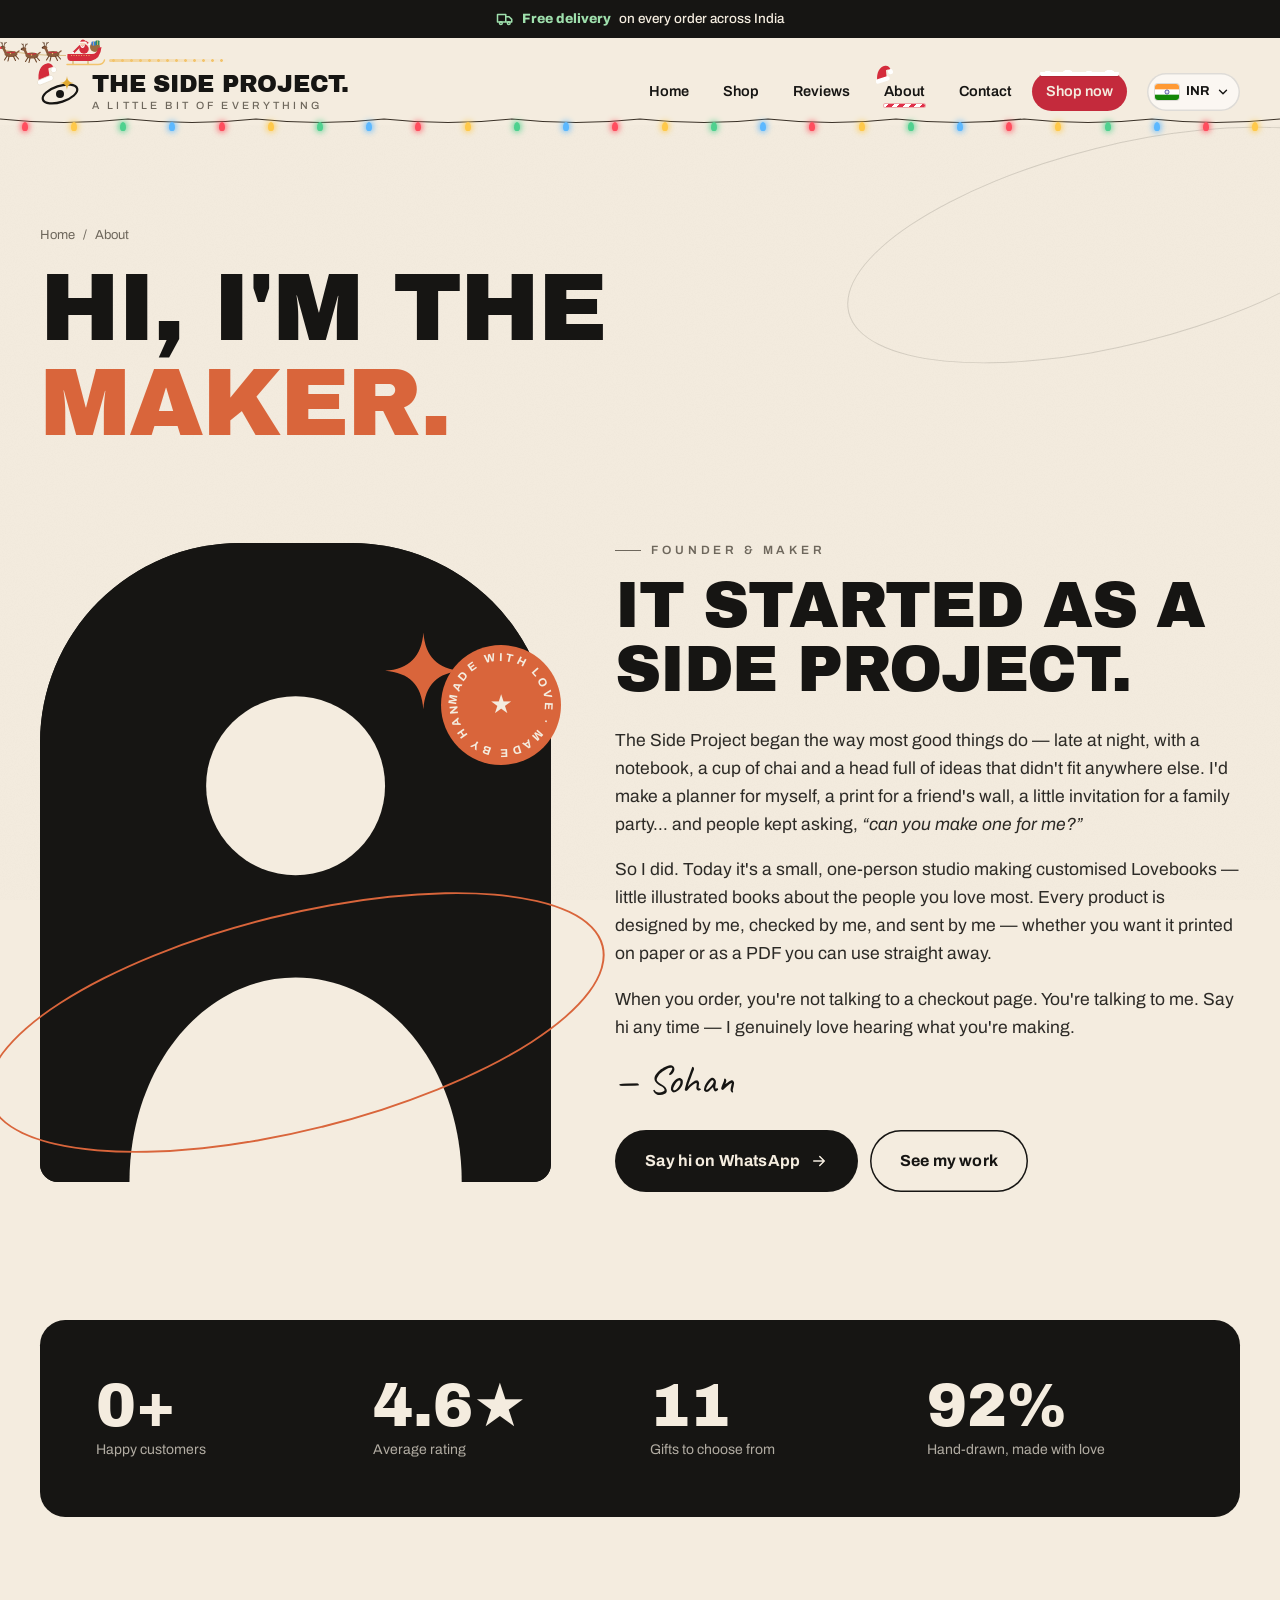
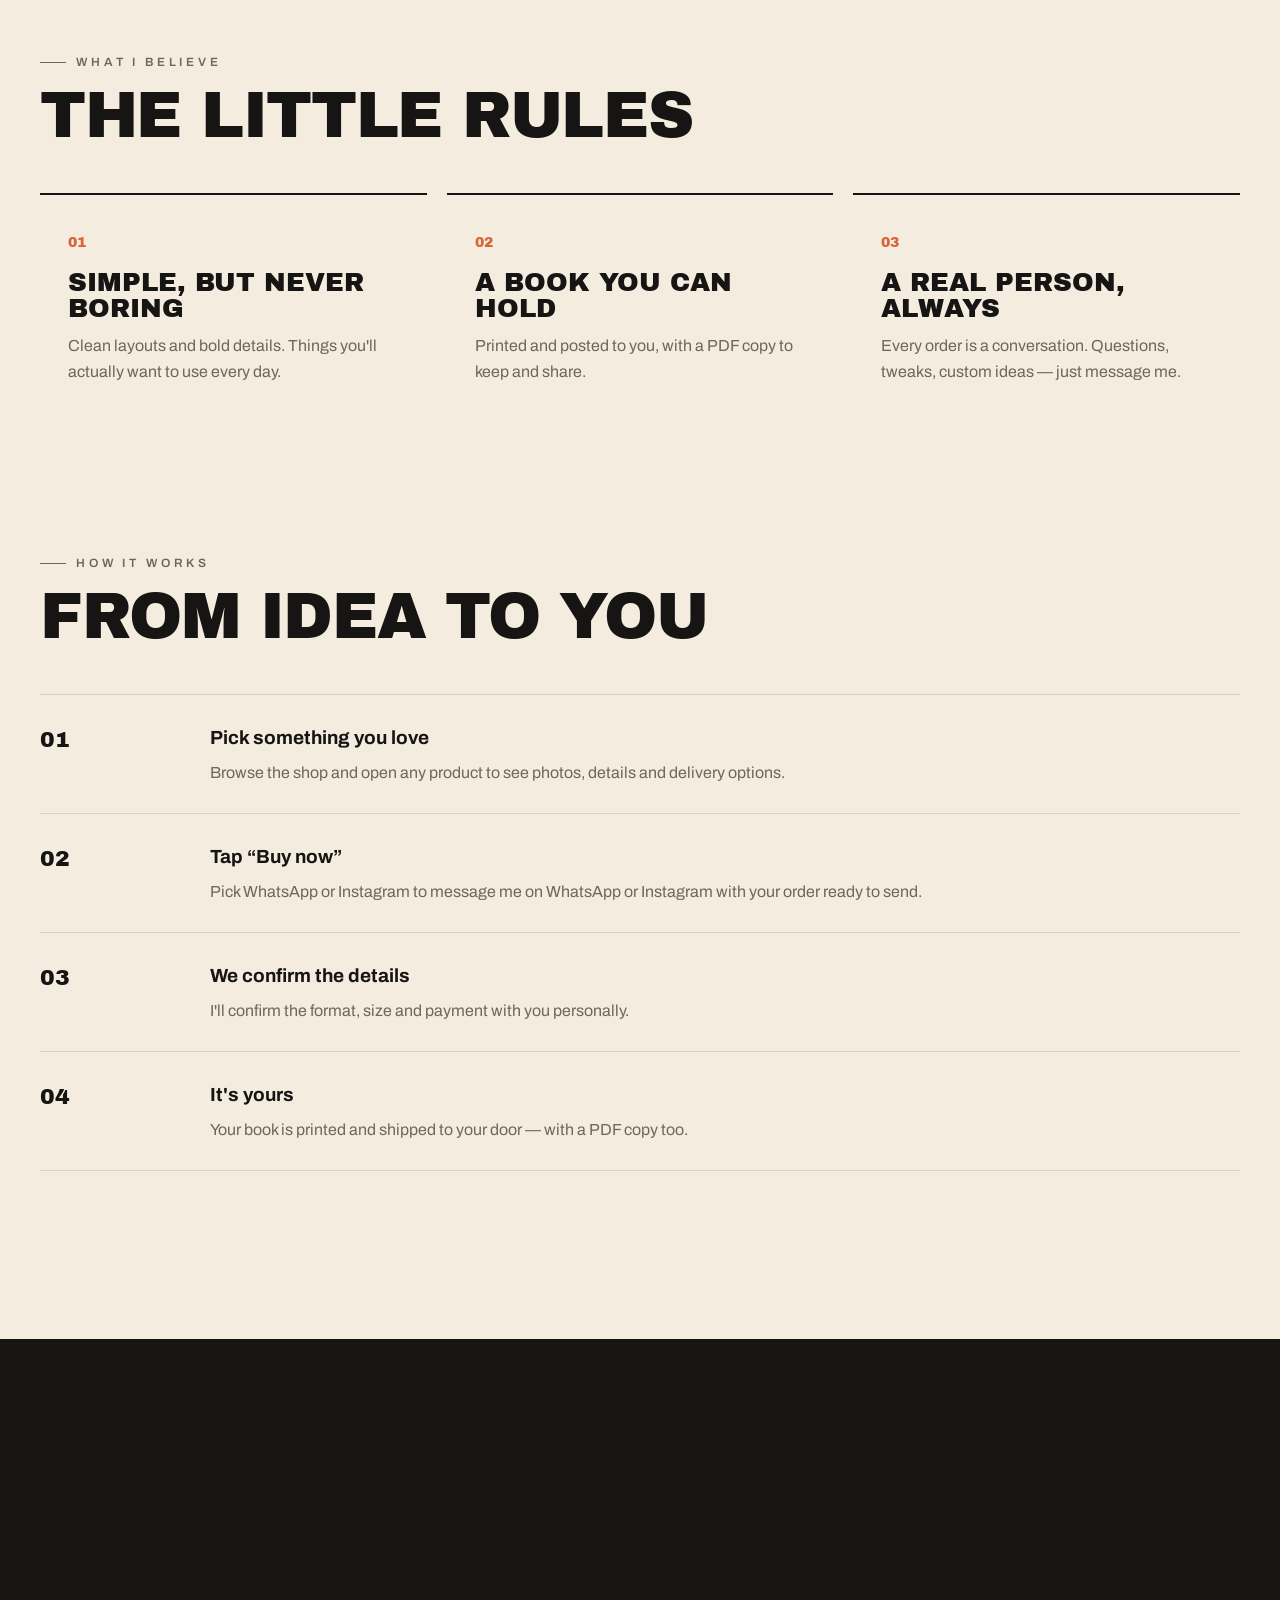
==== commit 5e397edb: "Add Vercel Speed Insights to every page Co-Authored-By: Claude Opus 5.5 <noreply@anthropic.com>" ====
--- a/about.html
+++ b/about.html
@@ -12,6 +12,9 @@
 <!-- Vercel Web Analytics -->
 <script>window.va = window.va || function () { (window.vaq = window.vaq || []).push(arguments); };</script>
 <script defer src="/_vercel/insights/script.js"></script>
+<!-- Vercel Speed Insights -->
+<script>window.si = window.si || function () { (window.siq = window.siq || []).push(arguments); };</script>
+<script defer src="/_vercel/speed-insights/script.js"></script>
 </head>
 <body data-page="about">
 <main>
--- a/css/style.css
+++ b/css/style.css
@@ -1391,3 +1391,464 @@
 
 .stats { grid-template-columns: repeat(4, 1fr); }
 @media (max-width: 760px) { .stats { grid-template-columns: repeat(2, 1fr); row-gap: 26px; } }
+
+/* tagline under the header logo */
+.brand > span { display: flex; flex-direction: column; }
+.brand small { font-size: 10.5px; letter-spacing: .3em; text-transform: uppercase; margin-top: 5px; line-height: 1; color: var(--muted); }
+@media (max-width: 480px) { .brand small { font-size: 8.5px; letter-spacing: .2em; margin-top: 4px; } }
+
+/* ===================== phone menu: full-screen panel ===================== */
+.nav-extra { display: none; }
+@media (max-width: 820px) {
+  body.menu-open { overflow: hidden; }
+  .nav-links {
+    position: fixed; left: 0; right: 0; top: var(--menu-top, 72px); bottom: 0; inset: var(--menu-top, 72px) 0 0 0; z-index: 49;
+    display: flex; flex-direction: column; align-items: stretch; gap: 0; overflow-y: auto; overflow-x: hidden;
+    background: var(--ink); color: var(--cream); padding: 22px 24px 28px; border: 0;
+    clip-path: circle(0px at calc(100% - 40px) 0); transition: clip-path .65s cubic-bezier(.65,0,.25,1);
+    counter-reset: nav;
+  }
+  body.menu-open .nav-links { clip-path: circle(160% at calc(100% - 40px) 0); }
+  /* a faint orbit, like the logo's */
+  .nav-links::before { content: ""; position: absolute; width: 150%; height: 240px; right: -70%; bottom: 14%; border: 1.5px solid rgba(244,236,223,.1); border-radius: 50%; transform: rotate(-16deg); pointer-events: none; }
+  .nav-links > a:not(.nav-cta) {
+    counter-increment: nav; display: flex; align-items: baseline; gap: 14px;
+    font-family: var(--display); font-weight: 400; font-size: clamp(32px, 9.5vw, 44px); line-height: 1.1; letter-spacing: -.01em;
+    color: var(--cream); padding: 12px 0; border-radius: 0; border-bottom: 1px solid rgba(244,236,223,.12);
+    opacity: 0; transform: translateY(26px);
+  }
+  .nav-links > a:not(.nav-cta)::before { content: counter(nav, decimal-leading-zero); font-family: var(--sans); font-size: 12px; font-weight: 600; letter-spacing: .2em; color: rgba(244,236,223,.4); transform: translateY(-.9em); }
+  .nav-links > a:not(.nav-cta)::after { content: "→"; position: static; display: block; margin-left: auto; width: auto; height: auto; background: none; transform: translateX(-6px); opacity: .35; font-family: var(--sans); font-size: 22px; transition: transform .3s var(--ease), opacity .3s; }
+  .nav-links > a:not(.nav-cta):active::after { transform: none; opacity: 1; }
+  .nav-links > a.active { color: var(--accent); }
+  .nav-links > a.active::before { color: var(--accent); }
+  .nav-links > a.active::after { opacity: 1; transform: none; }
+  .nav-cta { display: flex !important; justify-content: center; align-items: center; margin-top: 26px; padding: 17px !important; border-radius: 999px !important; background: var(--accent); color: #fff !important; font-size: 17px !important; font-weight: 700; opacity: 0; transform: translateY(26px); }
+  .nav-extra { display: flex; align-items: center; justify-content: space-between; gap: 12px; margin-top: auto; padding-top: 28px; opacity: 0; transform: translateY(20px); }
+  .nav-tag { white-space: nowrap; font-family: "Caveat", cursive; font-size: 21px; color: rgba(244,236,223,.75); }
+  .nav-social { display: flex; gap: 10px; }
+  .nav-social a { padding: 0; width: 44px; height: 44px; display: grid; place-items: center; border-radius: 50%; border: 1.5px solid rgba(244,236,223,.25); color: var(--cream); }
+  .nav-social a::after { display: none; }
+  .nav-social svg { width: 20px; height: 20px; }
+  /* items slide in one after another */
+  .nav-links > a, .nav-extra { transition: opacity .45s var(--ease), transform .6s var(--ease); }
+  body.menu-open .nav-links > a, body.menu-open .nav-extra { opacity: 1; transform: none; transition-delay: calc(.2s + var(--i) * .06s); }
+  /* the header sits on the panel while it's open */
+  body.menu-open .site-header { box-shadow: none; border-color: transparent; }
+}
+@media (max-width: 820px) and (prefers-reduced-motion: reduce) {
+  .nav-links { transition: none; }
+  .nav-links > a, .nav-extra { transition: none; }
+}
+
+
+/* slider: bigger products (Night Sky, Journey Map, Love Letter, Scrapbook) */
+.ps-sky .ss-frame, .ps-frame { width: clamp(200px, 19vw, 250px); }
+.ps-ll { width: clamp(260px, 26vw, 330px); }
+.ps-sb .sb-book { width: clamp(170px, 16.5vw, 215px); margin-left: 44%; }
+.hs-prod .hs-ring { width: min(88%, 440px); }
+@media (max-width: 860px) {
+  .ps-sky .ss-frame, .ps-frame { width: 150px; }
+  .ps-ll { width: 215px; }
+  .ps-sb .sb-book { width: 128px; }
+}
+
+/* "Our products": arrows on either side of the row (counter + progress line stay below) */
+#featured-carousel .circle-btn { position: absolute; z-index: 5; top: var(--arrow-y, 40%); transform: translateY(-50%); width: 50px; height: 50px; background: var(--cream); box-shadow: 0 10px 24px -10px rgba(0,0,0,.45), inset 0 0 0 1.5px var(--ink); }
+#featured-carousel .circle-btn:hover { background: var(--ink); color: var(--cream); }
+#featured-carousel .prev { left: -26px; }
+#featured-carousel .next { right: -26px; }
+#featured-carousel .carousel-controls { gap: 14px; }
+@media (max-width: 1300px) { #featured-carousel .prev { left: -10px; } #featured-carousel .next { right: -10px; } }
+@media (max-width: 600px) {
+  #featured-carousel .circle-btn { width: 40px; height: 40px; }
+  #featured-carousel .prev { left: -6px; } #featured-carousel .next { right: -6px; }
+}
+#featured-carousel .circle-btn:hover { transform: translateY(-50%) scale(1.06); }
+
+/* ===================== Christmas desktop menu (only in the run-up to Christmas) ===================== */
+.hd-sky, .hd-lights { display: none; }
+@media (min-width: 821px) {
+  body.xmas-nav .site-header { position: sticky; }
+  body.xmas-nav .nav { position: relative; z-index: 2; height: 86px; padding-top: 22px; }
+  /* Santa's sleigh, flying right-to-left across the header, again and again */
+  body.xmas-nav .hd-sky { display: block; position: absolute; inset: 0; overflow: hidden; pointer-events: none; z-index: 1; }
+  .hd-sleigh { position: absolute; top: 1px; left: 0; width: 118px; animation: sleighFly 26s linear infinite; will-change: transform; }
+  .hd-sleigh svg { display: block; width: 100%; height: auto; overflow: visible; animation: sleighBob 1.6s ease-in-out infinite alternate; }
+  .hd-sleigh::after { content: ""; position: absolute; left: 92%; top: 66%; width: 120px; height: 3px; border-radius: 3px;
+    background: radial-gradient(circle, #f2c46d 0 1.2px, transparent 1.6px) 0 0 / 9px 3px, linear-gradient(90deg, rgba(242,196,109,.7), rgba(242,196,109,0)); }
+  @keyframes sleighFly { 0% { transform: translateX(calc(100vw + 60px)) translateY(2px); } 30% { transform: translateX(calc(50vw - 60px)) translateY(-1px); } 60% { transform: translateX(-260px) translateY(2px); } 100% { transform: translateX(-260px) translateY(2px); } }
+  @keyframes sleighBob { from { transform: translateY(-2px) rotate(-1deg); } to { transform: translateY(3px) rotate(1.5deg); } }
+  .hd-sleigh .rd { transform-box: fill-box; }
+  .hd-sleigh .rd-legs .lf { animation: legF .45s ease-in-out infinite alternate; transform-box: fill-box; transform-origin: 50% 0; }
+  .hd-sleigh .rd-legs .lb { animation: legF .45s ease-in-out infinite alternate-reverse; transform-box: fill-box; transform-origin: 50% 0; }
+  @keyframes legF { from { transform: rotate(-16deg); } to { transform: rotate(16deg); } }
+  .hd-sleigh .rd-nose { animation: noseGlow 1.2s ease-in-out infinite alternate; }
+  @keyframes noseGlow { from { opacity: .6; } to { opacity: 1; } }
+
+  /* fairy lights strung along the bottom of the header */
+  body.xmas-nav .hd-lights { display: block; position: absolute; left: 0; right: 0; bottom: -9px; height: 16px; pointer-events: none; z-index: 3; }
+  .hd-lights svg { position: absolute; left: 0; top: 0; width: 100%; height: 10px; }
+  .hd-lights path { fill: none; stroke: #3a3127; stroke-width: 1.2; vector-effect: non-scaling-stroke; }
+  .hd-lights i { position: absolute; top: 5px; width: 6px; height: 9px; margin-left: -3px; border-radius: 50% 50% 50% 50% / 60% 60% 40% 40%; background: var(--c); box-shadow: 0 0 6px 1px var(--c); animation: hdTwinkle 2.6s ease-in-out calc(var(--i) * -.29s) infinite; }
+  .hd-lights i.b0 { --c: #ff4d5e; } .hd-lights i.b1 { --c: #ffc94a; } .hd-lights i.b2 { --c: #4fd18f; } .hd-lights i.b3 { --c: #5cb8ff; }
+  @keyframes hdTwinkle { 0%, 100% { opacity: 1; } 50% { opacity: .3; } }
+
+  /* the links: they jingle now and then like bells; on hover a snowflake spins in and a candy-cane underline draws */
+  body.xmas-nav .nav-links > a:not(.nav-cta) { transition: color .3s, transform .35s var(--ease); animation: jingle 9s ease-in-out calc(2s + var(--i) * .35s) infinite; transform-origin: 50% 0; }
+  @keyframes jingle { 0%, 6%, 100% { rotate: 0deg; } 1.5% { rotate: 6deg; } 3% { rotate: -5deg; } 4.5% { rotate: 3deg; } }
+  body.xmas-nav .nav-links > a:not(.nav-cta):hover { color: #c42a3c; transform: translateY(-2px); }
+  body.xmas-nav .nav-links > a:not(.nav-cta)::after { height: 3px; border-radius: 3px; background: repeating-linear-gradient(-45deg, #e03049 0 4px, #fff 4px 8px); box-shadow: 0 0 0 1px rgba(224,48,73,.35); }
+  body.xmas-nav .nav-links > a:not(.nav-cta)::before { content: ""; position: absolute; left: 50%; top: -9px; width: 13px; height: 13px; margin-left: -6.5px; background: url("data:image/svg+xml,%3Csvg xmlns='http://www.w3.org/2000/svg' viewBox='0 0 24 24' fill='none' stroke='%236aa8d8' stroke-width='2.2' stroke-linecap='round'%3E%3Cpath d='M12 2v20M3.3 7l17.4 10M3.3 17L20.7 7M12 2l-2.4 2.4M12 2l2.4 2.4M12 22l-2.4-2.4M12 22l2.4-2.4'/%3E%3C/svg%3E") center / contain no-repeat; opacity: 0; transform: translateY(6px) scale(.4) rotate(-90deg); transition: opacity .3s, transform .5s var(--ease); }
+  body.xmas-nav .nav-links > a:not(.nav-cta):hover::before { opacity: 1; transform: none; animation: flakeSpin 3s linear .5s infinite; }
+  @keyframes flakeSpin { to { rotate: 360deg; } }
+  /* the page you're on wears a Santa hat */
+  body.xmas-nav .nav-links > a.active::before { opacity: 1; left: 2px; top: -8px; width: 22px; height: 19px; margin: 0; background-image: url("data:image/svg+xml,%3Csvg xmlns='http://www.w3.org/2000/svg' viewBox='0 0 40 34'%3E%3Cpath d='M6 26C9 12 18 3 28 5c5 1 8 6 7 11-2-3-5-4-8-3l-3 13z' fill='%23d42c3c'/%3E%3Crect x='3' y='24' width='26' height='8' rx='4' fill='%23fff'/%3E%3Ccircle cx='34' cy='18' r='4.5' fill='%23fff'/%3E%3C/svg%3E"); transform: rotate(-18deg); animation: hatWobble 3s ease-in-out infinite; }
+  body.xmas-nav .nav-links > a.active:hover::before { animation: hatWobble 3s ease-in-out infinite; }
+  @keyframes hatWobble { 0%, 100% { transform: rotate(-18deg); } 50% { transform: rotate(-8deg) translateY(-1px); } }
+  /* Shop now: snow on top and a shimmer sweeping across */
+  body.xmas-nav .nav-cta { background: #c42a3c; overflow: visible; }
+  body.xmas-nav .nav-cta:hover { background: #2f7a45; }
+  body.xmas-nav .nav-cta::before { content: ""; position: absolute; left: 8px; right: 8px; top: -5px; height: 9px; border-radius: 10px 10px 4px 4px;
+    background: radial-gradient(circle at 10% 100%, #fff 5px, transparent 5.5px), radial-gradient(circle at 35% 100%, #fff 6px, transparent 6.5px), radial-gradient(circle at 62% 100%, #fff 5px, transparent 5.5px), radial-gradient(circle at 88% 100%, #fff 6px, transparent 6.5px), linear-gradient(#fff, #fff) 0 100% / 100% 4px no-repeat;
+    filter: drop-shadow(0 1px 0 rgba(0,0,0,.08)); }
+  body.xmas-nav .nav-cta::after { content: ""; display: block; position: absolute; inset: 0; border-radius: inherit; background: linear-gradient(105deg, transparent 35%, rgba(255,255,255,.45) 50%, transparent 65%) -150% 0 / 250% 100% no-repeat; animation: ctaShine 4.5s ease-in-out infinite; transform: none; height: auto; left: 0; right: 0; bottom: 0; }
+  @keyframes ctaShine { 0%, 55% { background-position: 150% 0; } 85%, 100% { background-position: -150% 0; } }
+}
+@media (min-width: 821px) and (prefers-reduced-motion: reduce) {
+  body.xmas-nav .hd-sky { display: none; }
+  body.xmas-nav .nav-links > a, .hd-lights i, body.xmas-nav .nav-cta::after { animation: none !important; }
+}
+
+/* ===================== Christmas on the Shop & Reviews pages and the logo ===================== */
+/* logo: a Santa hat on the mark, and its star twinkles gold */
+body.xmas-nav .brand-mark::after { content: ""; position: absolute; left: -5px; top: -13px; width: 26px; height: 22px; background: url("data:image/svg+xml,%3Csvg xmlns='http://www.w3.org/2000/svg' viewBox='0 0 40 34'%3E%3Cpath d='M6 26C9 12 18 3 28 5c5 1 8 6 7 11-2-3-5-4-8-3l-3 13z' fill='%23d42c3c'/%3E%3Crect x='3' y='24' width='26' height='8' rx='4' fill='%23fff' stroke='%23e6dccb'/%3E%3Ccircle cx='34' cy='18' r='4.5' fill='%23fff' stroke='%23e6dccb'/%3E%3C/svg%3E") center / contain no-repeat; transform: rotate(-22deg); transform-origin: 70% 90%; animation: brandHat 3.4s ease-in-out infinite; pointer-events: none; }
+@keyframes brandHat { 0%, 100% { transform: rotate(-22deg); } 50% { transform: rotate(-12deg) translateY(-1px); } }
+body.xmas-nav .brand-mark svg path { fill: #e0a930; transform-box: fill-box; transform-origin: center; animation: brandStar 2.6s ease-in-out infinite; }
+@keyframes brandStar { 0%, 100% { transform: scale(1) rotate(0); } 50% { transform: scale(1.25) rotate(45deg); } }
+@media (max-width: 480px) { body.xmas-nav .brand-mark::after { width: 21px; height: 18px; left: -4px; top: -10px; } }
+
+/* page tops: snow, floating doodles, a countdown pill and a Santa hat on the title */
+.ph-xmas { position: absolute; inset: 0; pointer-events: none; z-index: 0; --sc: 1; }
+.page-hero .wrap { position: relative; z-index: 1; }
+.ph-xmas .sf { opacity: .5; }
+@media (max-width: 760px) { .ph-xmas { --sc: .62; } .ph-xmas .dd:nth-of-type(n+4) { display: none; } }
+.ph-pill { display: inline-flex; align-items: center; gap: 8px; margin: 14px 0 clamp(26px, 4vw, 44px); padding: 7px 14px 7px 11px; border-radius: 999px; background: #fff; color: #b3243a; font-size: 13.5px; font-weight: 600; box-shadow: 0 0 0 1.5px rgba(196,42,60,.25), 0 8px 18px -12px rgba(0,0,0,.35); }
+.ph-pill b { font-family: var(--display); font-weight: 400; font-size: 15px; }
+.ph-pill svg { width: 15px; height: 15px; animation: hsSpin 8s linear infinite; }
+@media (max-width: 520px) { .ph-pill { font-size: 12px; } }
+body.xmas-nav[data-page="shop"] .page-hero h1, body.xmas-nav[data-page="reviews"] .page-hero h1 { position: relative; }
+body.xmas-nav[data-page="shop"] .page-hero h1::before, body.xmas-nav[data-page="reviews"] .page-hero h1::before { content: ""; position: absolute; z-index: 2; left: -.14em; top: -.34em; width: .72em; height: .62em; background: url("data:image/svg+xml,%3Csvg xmlns='http://www.w3.org/2000/svg' viewBox='0 0 40 34'%3E%3Cpath d='M6 26C9 12 18 3 28 5c5 1 8 6 7 11-2-3-5-4-8-3l-3 13z' fill='%23d42c3c'/%3E%3Crect x='3' y='24' width='26' height='8' rx='4' fill='%23fff' stroke='%23e6dccb'/%3E%3Ccircle cx='34' cy='18' r='4.5' fill='%23fff' stroke='%23e6dccb'/%3E%3C/svg%3E") center / contain no-repeat; transform: rotate(-20deg); animation: brandHat 3.4s ease-in-out infinite; }
+
+/* shop: red active filter, holly on category headings, festive card hover */
+body.xmas-nav .chip.active { background: #c42a3c; color: #fff; }
+body.xmas-nav .chip:hover { box-shadow: inset 0 0 0 1.5px #c42a3c; }
+body.xmas-nav #grid .shop-cat-head h2 { display: inline-flex; align-items: center; gap: 10px; }
+body.xmas-nav #grid .shop-cat-head h2::after { content: ""; width: 36px; height: 24px; background: url("data:image/svg+xml,%3Csvg xmlns='http://www.w3.org/2000/svg' viewBox='0 0 48 32'%3E%3Cpath d='M24 18C18 8 8 6 2 10c4 1 4 4 2 6 4-1 6 1 6 4 3-3 7-2 9 1 0-3 2-4 5-3z' fill='%232f8a5c'/%3E%3Cpath d='M24 18c6-10 16-12 22-8-4 1-4 4-2 6-4-1-6 1-6 4-3-3-7-2-9 1 0-3-2-4-5-3z' fill='%233a9e6a'/%3E%3Ccircle cx='21' cy='19' r='4' fill='%23d42c3c'/%3E%3Ccircle cx='28' cy='19' r='4' fill='%23e03049'/%3E%3Ccircle cx='24.5' cy='13.5' r='4' fill='%23c41e36'/%3E%3C/svg%3E") center / contain no-repeat; }
+body.xmas-nav .card .card-media { transition: box-shadow .35s var(--ease), transform .45s var(--ease); }
+body.xmas-nav .card:hover .card-media { box-shadow: 0 0 0 3px #c42a3c, 0 18px 30px -18px rgba(196,42,60,.6); transform: rotate(-.6deg); }
+
+/* reviews: holly on each card, gold stars, festive summary */
+body.xmas-nav .rv-card { position: relative; }
+body.xmas-nav .rv-card::after { content: ""; position: absolute; right: 12px; top: 10px; width: 34px; height: 22px; background: url("data:image/svg+xml,%3Csvg xmlns='http://www.w3.org/2000/svg' viewBox='0 0 48 32'%3E%3Cpath d='M24 18C18 8 8 6 2 10c4 1 4 4 2 6 4-1 6 1 6 4 3-3 7-2 9 1 0-3 2-4 5-3z' fill='%232f8a5c'/%3E%3Cpath d='M24 18c6-10 16-12 22-8-4 1-4 4-2 6-4-1-6 1-6 4-3-3-7-2-9 1 0-3-2-4-5-3z' fill='%233a9e6a'/%3E%3Ccircle cx='21' cy='19' r='4' fill='%23d42c3c'/%3E%3Ccircle cx='28' cy='19' r='4' fill='%23e03049'/%3E%3Ccircle cx='24.5' cy='13.5' r='4' fill='%23c41e36'/%3E%3C/svg%3E") center / contain no-repeat; opacity: .95; }
+body.xmas-nav[data-page="reviews"] .rv-summary { background: linear-gradient(135deg, #fff6ec, #f6e6d6); box-shadow: inset 0 0 0 2px rgba(196,42,60,.18); }
+@media (prefers-reduced-motion: reduce) { body.xmas-nav .brand-mark::after, body.xmas-nav .brand-mark svg path, .ph-pill svg { animation: none; } }
+
+/* ===================== "Look inside" sample book ===================== */
+.look-inside { padding-top: 10px; padding-bottom: 40px; }
+.li-head { text-align: center; margin-bottom: clamp(18px, 3vw, 30px); }
+.li-head h2 { margin: 12px 0 8px; font-size: clamp(30px, 4vw, 52px); }
+.li-head p { max-width: 54ch; margin: 0 auto; }
+.li-stage { display: flex; align-items: center; justify-content: center; gap: clamp(8px, 2vw, 22px); }
+.li-book { position: relative; width: min(820px, 100%, (100vh - 250px) * 4 / 3); min-width: min(100%, 420px); aspect-ratio: 4 / 3; perspective: 2600px; transition: transform .8s var(--ease); cursor: pointer; outline: none; user-select: none; -webkit-user-select: none; touch-action: pan-y; }
+.li-book.at-start { transform: translateX(-25%); }
+.li-book.at-end { transform: translateX(25%); }
+.li-book::before { content: ""; position: absolute; left: 6%; right: 6%; bottom: -16px; height: 34px; border-radius: 50%; background: radial-gradient(closest-side, rgba(22,21,19,.32), transparent); transition: left .8s var(--ease), right .8s var(--ease); }
+.li-book.at-start::before { left: 52%; right: 4%; }
+.li-book.at-end::before { left: 4%; right: 52%; }
+.li-book:focus-visible { box-shadow: 0 0 0 3px var(--accent); border-radius: 8px; }
+.li-leaf { position: absolute; top: 0; left: 50%; width: 50%; height: 100%; transform-origin: left center; transform-style: preserve-3d; transition: transform .9s cubic-bezier(.645,.045,.355,1); }
+.li-leaf.flipped { transform: rotateY(-180deg); }
+.li-leaf.peek { transform: rotateY(-14deg); transition-duration: .4s; }
+.li-leaf.flipped.peek { transform: rotateY(-166deg); }
+.li-face { position: absolute; inset: 0; overflow: hidden; background: #fbf7f0; backface-visibility: hidden; -webkit-backface-visibility: hidden; border-radius: 0 6px 6px 0; box-shadow: 0 18px 30px -18px rgba(0,0,0,.45); }
+.li-face.back { transform: rotateY(180deg); border-radius: 6px 0 0 6px; }
+.li-face img { display: block; width: 100%; height: 100%; object-fit: cover; pointer-events: none; }
+/* the fold in the middle of the book */
+.li-face::after { content: ""; position: absolute; inset: 0; pointer-events: none; background: linear-gradient(90deg, rgba(0,0,0,.26), rgba(0,0,0,.06) 5%, transparent 12%); }
+.li-face.back::after { background: linear-gradient(270deg, rgba(0,0,0,.26), rgba(0,0,0,.06) 5%, transparent 12%); }
+.li-face.cover::after { background: linear-gradient(90deg, rgba(0,0,0,.18), transparent 6%); }
+.li-face.back.cover::after { background: linear-gradient(270deg, rgba(0,0,0,.18), transparent 6%); }
+.li-nav { flex: none; }
+.li-nav:disabled { opacity: .3; pointer-events: none; }
+.li-bar { display: flex; align-items: center; justify-content: space-between; gap: 12px; max-width: 860px; margin: 26px auto 0; font-size: 13.5px; color: var(--muted); }
+.li-count { font-family: var(--display); font-size: 15px; color: var(--ink); }
+.li-full { display: inline-flex; align-items: center; gap: 6px; font-weight: 600; font-size: 13.5px; padding: 8px 14px; border-radius: 999px; box-shadow: inset 0 0 0 1.5px var(--line); transition: box-shadow .3s; }
+.li-full:hover { box-shadow: inset 0 0 0 1.5px var(--ink); }
+.li-full svg { width: 16px; height: 16px; }
+.li-thumbs { display: flex; gap: 10px; overflow-x: auto; max-width: 860px; margin: 18px auto 0; padding: 6px 4px 10px; scrollbar-width: thin; }
+.li-th { flex: none; display: flex; gap: 1px; padding: 3px; border-radius: 8px; opacity: .6; transition: opacity .25s, box-shadow .25s, transform .25s var(--ease); }
+.li-th:hover { opacity: 1; transform: translateY(-2px); }
+.li-th.on { opacity: 1; box-shadow: 0 0 0 2px var(--accent); }
+.li-th img { display: block; width: 36px; height: 54px; object-fit: cover; border-radius: 2px; }
+.li-link { display: inline-flex; align-items: center; gap: 8px; margin: -6px 0 18px; font-weight: 700; font-size: 14.5px; color: var(--accent-ink); border-bottom: 1.5px dashed currentColor; padding-bottom: 2px; }
+.li-link svg { width: 18px; height: 18px; }
+.li-link:hover { color: var(--accent); }
+/* full screen */
+.look-inside:fullscreen { background: var(--cream); display: flex; flex-direction: column; justify-content: center; overflow: auto; padding: 20px; }
+.look-inside:fullscreen .li-head p { display: none; }
+.look-inside:fullscreen .li-book { width: min(94vw - 120px, (100vh - 250px) * 4 / 3); }
+.look-inside:fullscreen .li-bar, .look-inside:fullscreen .li-thumbs { max-width: min(94vw - 120px, (100vh - 250px) * 4 / 3); }
+@media (max-width: 640px) {
+  .li-stage { position: relative; }
+  .li-nav { position: absolute; z-index: 120; width: 38px; height: 38px; top: 50%; transform: translateY(-50%); background: var(--cream); }
+  .li-nav.prev { left: -6px; } .li-nav.next { right: -6px; }
+  .li-hint { display: none; }
+}
+@media (prefers-reduced-motion: reduce) { .li-leaf, .li-book { transition: none; } }
+
+/* ===================== Look inside: big button + festive frame with floating hearts ===================== */
+.li-link { display: none; }
+.li-cta { display: inline-flex; flex-wrap: wrap; align-items: center; gap: 10px 12px; margin: -4px 0 20px; padding: 16px 26px 16px 18px; --bg: #c42a3c; --fg: #fff; box-shadow: 0 14px 30px -14px rgba(196,42,60,.7); }
+.li-cta::before { background: var(--ink); }
+.li-cta small { font-family: var(--sans); font-weight: 500; font-size: 12.5px; opacity: .8; }
+.li-cta-ico { display: grid; place-items: center; width: 34px; height: 34px; border-radius: 50%; background: rgba(255,255,255,.18); }
+.li-cta-ico svg { width: 19px; height: 19px; animation: liBook 2.4s ease-in-out infinite; }
+@keyframes liBook { 0%, 100% { transform: rotate(0); } 15% { transform: rotate(-12deg) scale(1.1); } 30% { transform: rotate(8deg); } 45% { transform: none; } }
+
+.li-frame { position: relative; border-radius: 30px; padding: 10px; background: linear-gradient(135deg, #f7c6d9, #fde2ea 45%, #f6c9d6); }
+body.xmas-nav .li-frame { background: repeating-linear-gradient(-45deg, #d42c3c 0 16px, #fff 16px 32px); }
+.li-in { position: relative; z-index: 2; border-radius: 22px; padding: clamp(26px, 4vw, 48px) clamp(14px, 3vw, 36px) clamp(20px, 3vw, 32px);
+  background: radial-gradient(800px 400px at 50% 40%, rgba(255,255,255,.75), rgba(255,255,255,0) 70%), linear-gradient(180deg, #fff6f8, #fdeef2); }
+/* the hearts float up behind the book */
+.li-hearts { position: absolute; inset: 0; z-index: 0; overflow: hidden; border-radius: inherit; pointer-events: none; }
+.li-in .li-stage, .li-in .li-bar, .li-in .li-thumbs, .li-in .li-head { position: relative; z-index: 4; }
+.li-hearts .fl { position: absolute; bottom: -40px; width: var(--s); opacity: 0; animation: hsFl var(--t) linear var(--dl) infinite; }
+.li-hearts .fl svg { display: block; width: 100%; }
+/* fairy lights along the top, holly in the corners */
+.li-lights { position: absolute; z-index: 5; left: 26px; right: 26px; top: -3px; height: 18px; pointer-events: none; display: none; }
+body.xmas-nav .li-lights { display: block; }
+.li-lights::before { content: ""; position: absolute; left: 0; right: 0; top: 4px; height: 8px; border-bottom: 1.5px solid #3a3127; border-radius: 0 0 50% 50% / 0 0 100% 100%; opacity: .7; }
+.li-lights i { position: absolute; top: 9px; width: 7px; height: 11px; margin-left: -3.5px; border-radius: 50% 50% 50% 50% / 60% 60% 40% 40%; background: var(--c); box-shadow: 0 0 7px 1px var(--c); animation: hdTwinkle 2.4s ease-in-out calc(var(--i) * -.31s) infinite; }
+.li-lights i.b0 { --c: #ff4d5e; } .li-lights i.b1 { --c: #ffc94a; } .li-lights i.b2 { --c: #4fd18f; } .li-lights i.b3 { --c: #5cb8ff; }
+.li-holly { position: absolute; z-index: 6; width: 58px; height: 40px; background: url("data:image/svg+xml,%3Csvg xmlns='http://www.w3.org/2000/svg' viewBox='0 0 48 32'%3E%3Cpath d='M24 18C18 8 8 6 2 10c4 1 4 4 2 6 4-1 6 1 6 4 3-3 7-2 9 1 0-3 2-4 5-3z' fill='%232f8a5c'/%3E%3Cpath d='M24 18c6-10 16-12 22-8-4 1-4 4-2 6-4-1-6 1-6 4-3-3-7-2-9 1 0-3-2-4-5-3z' fill='%233a9e6a'/%3E%3Ccircle cx='21' cy='19' r='4' fill='%23d42c3c'/%3E%3Ccircle cx='28' cy='19' r='4' fill='%23e03049'/%3E%3Ccircle cx='24.5' cy='13.5' r='4' fill='%23c41e36'/%3E%3C/svg%3E") center / contain no-repeat; pointer-events: none; display: none; animation: hollySway 4s ease-in-out infinite; }
+body.xmas-nav .li-holly { display: block; }
+.li-holly.tl { left: -14px; top: -12px; transform: rotate(-25deg); }
+.li-holly.tr { right: -14px; top: -12px; transform: rotate(25deg) scaleX(-1); animation-delay: -1s; }
+.li-holly.bl { left: -14px; bottom: -12px; transform: rotate(-155deg) scaleX(-1); animation-delay: -2s; }
+.li-holly.br { right: -14px; bottom: -12px; transform: rotate(155deg); animation-delay: -3s; }
+@keyframes hollySway { 0%, 100% { translate: 0 0; } 50% { translate: 0 -3px; } }
+.li-thumbs { position: relative; }
+@media (max-width: 640px) { .li-frame { padding: 7px; border-radius: 22px; } .li-in { border-radius: 16px; } .li-holly { width: 44px; height: 30px; } .li-cta { width: 100%; justify-content: center; } }
+@media (prefers-reduced-motion: reduce) { .li-hearts, .li-lights i, .li-holly, .li-cta-ico svg { animation: none; } .li-hearts { display: none; } }
+.look-inside { overflow-x: clip; }
+@media (max-width: 640px) { .li-holly.tl, .li-holly.bl { left: -8px; } .li-holly.tr, .li-holly.br { right: -8px; } }
+
+/* ===================== Look inside: phone fixes + overlay full screen ===================== */
+.li-rotate { display: none; }
+@media (max-width: 640px) {
+  /* the button: smaller, on one line */
+  .li-cta { width: auto; padding: 11px 18px 11px 12px; font-size: 15px; gap: 8px; white-space: nowrap; margin-bottom: 16px; }
+  .li-cta small { display: none; }
+  .li-cta-ico { width: 28px; height: 28px; }
+  .li-cta-ico svg { width: 16px; height: 16px; }
+  /* more room for the book */
+  .look-inside > .wrap { width: calc(100% - 20px); }
+  .li-frame { padding: 5px; }
+  .li-in { padding: 22px 8px 16px; }
+  .li-head h2 { font-size: 28px; }
+  .li-head p { font-size: 14px; }
+  /* arrows sit under the book instead of on top of it */
+  .li-stage { flex-wrap: wrap; justify-content: center; gap: 14px 22px; }
+  .li-book { order: 0; flex: 0 0 100%; width: 100%; min-width: 0; }
+  .li-nav { order: 1; position: static; transform: none; width: 42px; height: 42px; margin-top: 4px; }
+  .li-bar { margin-top: 12px; }
+}
+/* the overlay */
+html.li-lock, html.li-lock body { overflow: hidden; }
+.look-inside.li-full-on { position: fixed; inset: 0; z-index: 3000; margin: 0; padding: 10px; background: rgba(22,21,19,.82); overflow: auto; display: flex; align-items: center; }
+.look-inside.li-full-on > .wrap { width: 100%; max-width: none; }
+.look-inside.li-full-on .li-in { padding: 14px 10px 10px; }
+.look-inside.li-full-on .li-head, .look-inside.li-full-on .li-hint, .look-inside.li-full-on .li-thumbs { display: none; }
+.look-inside.li-full-on .li-book { width: min(100%, calc((100dvh - 150px) * 4 / 3)); flex-basis: auto; }
+.look-inside.li-full-on .li-bar { max-width: none; margin-top: 10px; }
+.look-inside.li-full-on .li-full { background: var(--ink); color: var(--cream); box-shadow: none; }
+@media (max-width: 640px) {
+  .look-inside.li-full-on .li-book { width: min(100%, calc((100dvh - 190px) * 4 / 3)); }
+}
+@media (max-width: 640px) and (orientation: portrait) { .look-inside.li-full-on .li-rotate { display: block; font-size: 12px; color: var(--muted); text-align: center; flex: 1; } }
+@media (max-height: 500px) and (orientation: landscape) {
+  .look-inside.li-full-on { padding: 4px; }
+  .look-inside.li-full-on .li-frame { padding: 4px; }
+  .look-inside.li-full-on .li-in { padding: 8px; }
+  .look-inside.li-full-on .li-stage { flex-wrap: nowrap; }
+  .look-inside.li-full-on .li-book { width: min(100%, calc((100dvh - 80px) * 4 / 3)); flex: 0 1 auto; order: 0; }
+  .look-inside.li-full-on .li-nav { order: 0; }
+  .look-inside.li-full-on .li-nav.prev { order: -1; }
+  .look-inside.li-full-on .li-bar { margin-top: 4px; }
+}
+
+/* product page reviews: rating summary + 'See all' */
+.pdp-rv-summary { margin-bottom: 22px; }
+.pdp-rv-more { margin-top: 22px; text-align: center; }
+.pdp-rv-more .btn svg.arrow { transform: rotate(90deg); }
+
+/* "You might also like" on phones: a sideways-scrolling row */
+@media (max-width: 760px) {
+  #related.product-grid { display: flex; gap: 12px; overflow-x: auto; scroll-snap-type: x mandatory; margin-inline: -16px; padding: 4px 16px 14px; scroll-padding-inline: 16px; scrollbar-width: none; -webkit-overflow-scrolling: touch; }
+  #related.product-grid::-webkit-scrollbar { display: none; }
+  #related.product-grid > .card { flex: 0 0 64%; scroll-snap-align: start; }
+}
+
+/* phone slider: the product/book area grows to fill the slide (no empty gap at the bottom) */
+@media (max-width: 860px) {
+  .hs-slide { align-items: stretch; }
+  .hs-grid { grid-template-rows: 1fr auto; align-content: stretch; }
+  .hs-visual { min-height: 230px; height: 100%; }
+  .hs-occ .occ-note { display: none; }
+  .ps-sky .ss-frame, .ps-frame { width: 170px; }
+  .ps-ll { width: 235px; }
+  .ps-sb .sb-book { width: 140px; }
+  .hs-photos .ph { width: min(62%, 230px); }
+}
+@media (max-width: 860px) { .ps-sb { width: 100%; } .ps-sb .sb-book { justify-self: start; margin-left: 50%; } }
+
+/* ===================== slider: animated scenes for the rest of the products ===================== */
+.ps-tagline { position: absolute; left: 50%; bottom: -34px; transform: translateX(-50%); font-family: "Caveat", cursive; font-size: 22px; color: var(--ac); white-space: nowrap; opacity: 0; }
+.is-active .ps-tagline { opacity: 1; transition: opacity .6s ease 2.4s; }
+/* Mini Lovebook: a smaller book that opens */
+.ps-mini .sb-book { width: clamp(130px, 12.5vw, 165px); aspect-ratio: 392 / 552; }
+
+/* Notebook: the spiral cover swings open, a pencil writes on the lined page */
+.ps-nb { perspective: 1600px; }
+.nb-book { position: relative; width: clamp(180px, 17vw, 225px); aspect-ratio: 480 / 646; margin-left: 40%; opacity: 0; transform: translateY(24px) rotate(-3deg); }
+.is-active .nb-book { opacity: 1; transform: rotate(-3deg); transition: opacity .6s ease .1s, transform .9s cubic-bezier(.34,1.56,.64,1) .1s; }
+.nb-page { position: absolute; inset: 0; border-radius: 4px 12px 12px 4px; padding: 14% 8% 0 16%; overflow: hidden;
+  background: repeating-linear-gradient(#fffdf8 0 calc(var(--lh) - 1px), #cfe0f2 calc(var(--lh) - 1px) var(--lh)) 0 9% / 100% 100% no-repeat, #fffdf8; --lh: 22px;
+  box-shadow: 0 30px 40px -24px rgba(0,0,0,.5), inset 10px 0 0 #fff, inset 11px 0 0 #f2b8c6; font-family: "Caveat", cursive; font-size: 17px; line-height: 22px; color: #3a3a5a; }
+.nb-page span { display: block; white-space: nowrap; clip-path: inset(0 100% 0 0); }
+.is-active .nb-page span { clip-path: inset(0 0 0 0); transition: clip-path .5s linear calc(1.7s + var(--i) * .42s); }
+.nb-pencil { position: absolute; width: 70px; height: 9px; right: 4%; top: 20%; border-radius: 2px; background: linear-gradient(90deg, #333 0 6px, #f4d9a8 6px 16px, #e0456e 16px 92%, #c33 92%); transform: rotate(-35deg); opacity: 0; }
+.is-active .nb-pencil { opacity: 1; transition: opacity .3s ease 1.6s; animation: pencil 3.4s ease-in-out 1.7s infinite; }
+@keyframes pencil { 0%, 100% { translate: 0 0; } 25% { translate: -24px 10px; } 50% { translate: -8px 34px; } 75% { translate: -30px 52px; } }
+.nb-cover { position: absolute; inset: 0; z-index: 2; transform-origin: 6% 50%; transform-style: preserve-3d; }
+.nb-front, .nb-back { position: absolute; inset: 0; backface-visibility: hidden; -webkit-backface-visibility: hidden; }
+.nb-front img { width: 100%; height: 100%; display: block; filter: drop-shadow(0 20px 22px rgba(0,0,0,.3)); }
+.nb-back { transform: rotateY(180deg); border-radius: 12px 4px 4px 12px; background: linear-gradient(90deg, #cfe6dc, #e2f1eb); left: 6%; }
+.is-active .nb-cover { transform: rotateY(-155deg); transition: transform 1.2s cubic-bezier(.65,0,.25,1) .8s; }
+
+/* Calendar magnet: it snaps onto a fridge door, a sticky note follows */
+.ps-cal { width: 100%; }
+.cal-fridge { position: relative; width: min(100%, 400px); aspect-ratio: 1.12; border-radius: 22px; background: linear-gradient(135deg, #f4f6f8, #dde3e8); box-shadow: inset 0 0 0 1px rgba(0,0,0,.05), 0 30px 50px -30px rgba(0,0,0,.4); display: grid; place-items: center; }
+.cal-handle { position: absolute; left: 7%; top: 18%; bottom: 18%; width: 12px; border-radius: 8px; background: linear-gradient(90deg, #c9d1d8, #f6f8fa, #c4ccd3); box-shadow: 0 4px 8px rgba(0,0,0,.15); }
+.cal-mag { position: relative; width: 74%; margin-left: 10%; border-radius: 10px; box-shadow: 0 16px 24px -14px rgba(0,0,0,.5); opacity: 0; transform: translateY(-70px) rotate(-8deg) scale(1.08); }
+.is-active .cal-mag { opacity: 1; transform: rotate(-2deg); transition: opacity .3s ease .2s, transform .8s cubic-bezier(.34,1.6,.6,1) .2s; animation: magWobble 5s ease-in-out 1.6s infinite; }
+@keyframes magWobble { 0%, 100% { rotate: 0deg; } 50% { rotate: 1.2deg; } }
+.cal-note { position: absolute; right: 4%; bottom: 6%; width: 30%; aspect-ratio: 1; padding: 16px 10px 8px; background: #fff3a8; box-shadow: 0 10px 16px -10px rgba(0,0,0,.4); font-family: "Caveat", cursive; font-size: clamp(15px, 1.4vw, 19px); line-height: 1.05; color: #3a3a5a; transform: rotate(7deg) scale(0); }
+.cal-note svg { width: 12px; color: #e0456e; vertical-align: -1px; }
+.is-active .cal-note { transform: rotate(7deg); transition: transform .5s cubic-bezier(.34,1.7,.6,1) 1.2s; }
+.cal-pin { position: absolute; left: 50%; top: -6px; width: 16px; height: 16px; margin-left: -8px; border-radius: 50%; background: radial-gradient(circle at 35% 35%, #ff7a8a, #c4243c); box-shadow: 0 3px 4px rgba(0,0,0,.3); }
+.cal-heart { position: absolute; left: 16%; top: 6%; width: 30px; color: #e0456e; transform: scale(0); filter: drop-shadow(0 4px 4px rgba(0,0,0,.2)); }
+.cal-heart svg { width: 100%; display: block; }
+.is-active .cal-heart { transform: rotate(-12deg); transition: transform .5s cubic-bezier(.34,1.7,.6,1) 1.5s; animation: heartBeat 1.6s ease-in-out 2.2s infinite; }
+@keyframes heartBeat { 0%, 100% { scale: 1; } 15% { scale: 1.2; } 30% { scale: 1; } 45% { scale: 1.12; } }
+
+/* 52 Reasons: the cards fan up out of the box */
+.ps-rb { width: 100%; height: 100%; min-height: 330px; }
+.rb-box { position: absolute; z-index: 2; left: 50%; bottom: 6%; width: clamp(120px, 12vw, 160px); transform: translate(-50%, 40px); opacity: 0; filter: drop-shadow(0 20px 20px rgba(0,0,0,.3)); }
+.is-active .rb-box { transform: translate(-50%, 0); opacity: 1; transition: transform .8s cubic-bezier(.34,1.56,.64,1) .1s, opacity .4s ease .1s; }
+.rb-cards { position: absolute; inset: 0; }
+.rb-card { position: absolute; left: 50%; bottom: 10%; width: clamp(92px, 9vw, 120px); margin-left: calc(clamp(92px, 9vw, 120px) / -2); transform-origin: 50% 100%; transform: translateY(40px) rotate(0); opacity: 0; filter: drop-shadow(0 10px 12px rgba(0,0,0,.2)); }
+.is-active .rb-card { opacity: 1; transform: translate(var(--x), -82%) rotate(var(--r)); transition: transform .9s cubic-bezier(.34,1.45,.64,1) calc(.8s + var(--i) * .16s), opacity .3s ease calc(.8s + var(--i) * .16s); }
+.is-active .rb-card:hover { transform: translate(var(--x), -92%) rotate(var(--r)); }
+
+/* Stickers: they peel off the sheet and stick around it */
+.ps-st { width: 100%; height: 100%; min-height: 330px; }
+.st-sheet { position: absolute; left: 50%; top: 50%; width: clamp(150px, 14vw, 190px); transform: translate(-50%, -50%) rotate(-5deg); border-radius: 8px; box-shadow: 0 26px 40px -22px rgba(0,0,0,.5); opacity: 0; }
+.is-active .st-sheet { opacity: 1; transition: opacity .5s ease .1s; }
+.st-one { position: absolute; left: 50%; top: 50%; width: var(--w); transform: translate(-50%, -50%) scale(.2); opacity: 0; filter: drop-shadow(0 8px 10px rgba(0,0,0,.25)); }
+.is-active .st-one { opacity: 1; left: var(--x); top: var(--y); transform: translate(-50%, -50%) rotate(var(--r)); transition: left .9s cubic-bezier(.34,1.4,.64,1) calc(.6s + var(--i) * .2s), top .9s cubic-bezier(.34,1.4,.64,1) calc(.6s + var(--i) * .2s), transform .9s cubic-bezier(.34,1.6,.64,1) calc(.6s + var(--i) * .2s), opacity .2s ease calc(.6s + var(--i) * .2s); animation: stFloat 4s ease-in-out calc(2.6s + var(--i) * .3s) infinite; }
+@keyframes stFloat { 0%, 100% { translate: 0 0; } 50% { translate: 0 -6px; } }
+
+/* Bookmarks: they rise out of an open book, tassels swaying */
+.ps-bm { width: 100%; height: 100%; min-height: 330px; }
+.bm-set { position: absolute; inset: 0; }
+.bm { position: absolute; left: 50%; bottom: 18%; width: clamp(70px, 7vw, 92px); margin-left: calc(clamp(70px, 7vw, 92px) / -2); transform-origin: 50% 100%; transform: translate(var(--x), 60px) rotate(0); opacity: 0; filter: drop-shadow(0 10px 10px rgba(0,0,0,.2)); }
+.is-active .bm { opacity: 1; transform: translate(var(--x), 0) rotate(var(--r)); transition: transform 1s cubic-bezier(.34,1.45,.64,1) calc(.5s + var(--i) * .18s), opacity .3s ease calc(.5s + var(--i) * .18s); animation: bmSway 3.6s ease-in-out calc(1.8s + var(--i) * .4s) infinite; }
+@keyframes bmSway { 0%, 100% { rotate: 0deg; } 50% { rotate: 2.5deg; } }
+.bm-book { position: absolute; z-index: 2; left: 50%; bottom: 6%; width: clamp(270px, 26vw, 340px); height: 70px; transform: translateX(-50%); display: flex; filter: drop-shadow(0 18px 16px rgba(0,0,0,.25)); }
+.bm-book i { flex: 1; background: repeating-linear-gradient(#fffdf8 0 9px, #e3dccf 9px 10px); border: 2px solid #3a3127; }
+.bm-book i:first-child { border-radius: 10px 0 0 4px; transform: skewY(4deg); transform-origin: right; }
+.bm-book i:last-child { border-radius: 0 10px 4px 0; transform: skewY(-4deg); transform-origin: left; border-left: 0; }
+
+/* Wallpaper: the phone lights up, then slides aside to show the home screen */
+.ps-wp { width: 100%; height: 100%; min-height: 330px; }
+.wp-home, .wp-lock { position: absolute; left: 50%; top: 50%; width: clamp(130px, 12vw, 160px); }
+.wp-home { transform: translate(-50%, -50%) rotate(0); opacity: 0; filter: drop-shadow(0 20px 24px rgba(0,0,0,.3)); }
+.is-active .wp-home { opacity: 1; transform: translate(-6%, -46%) rotate(9deg); transition: transform 1s cubic-bezier(.34,1.3,.64,1) 1.6s, opacity .4s ease 1.6s; }
+.wp-lock { z-index: 2; transform: translate(-50%, -50%) rotate(-4deg); filter: drop-shadow(0 26px 30px rgba(0,0,0,.35)); }
+.is-active .wp-lock { transform: translate(-92%, -52%) rotate(-7deg); transition: transform 1s cubic-bezier(.34,1.3,.64,1) 1.6s; }
+.wp-lock img { display: block; width: 100%; filter: brightness(.35); }
+.is-active .wp-lock img { filter: brightness(1); transition: filter .6s ease .5s; }
+.wp-glow { position: absolute; inset: 8% 12%; border-radius: 30px; background: radial-gradient(closest-side, rgba(255,255,255,.7), transparent); opacity: 0; }
+.is-active .wp-glow { animation: wpFlash 1s ease .5s both; }
+@keyframes wpFlash { 0% { opacity: 0; } 40% { opacity: .9; } 100% { opacity: 0; } }
+.wp-heart { position: absolute; left: 40%; top: 40%; width: 20px; color: #e0456e; opacity: 0; }
+.wp-heart svg { width: 100%; display: block; }
+.is-active .wp-heart { animation: wpHeart 3s ease-out calc(2.4s + var(--i) * .5s) infinite; }
+@keyframes wpHeart { 0% { opacity: 0; transform: translate(0, 0) scale(.4); } 20% { opacity: 1; } 100% { opacity: 0; transform: translate(var(--x), -120px) scale(1.1); } }
+
+@media (max-width: 860px) {
+  .ps-mini .sb-book { width: 112px; }
+  .nb-book { width: 150px; margin-left: 40%; }
+  .nb-page { font-size: 13px; line-height: 17px; --lh: 17px; }
+  .cal-fridge { width: 280px; }
+  .ps-rb, .ps-st, .ps-bm, .ps-wp { min-height: 250px; }
+  .rb-box { width: 104px; } .rb-card { width: 76px; margin-left: -38px; }
+  .st-sheet { width: 130px; } .st-one { width: calc(var(--w) * .75); }
+  .bm { width: 48px; margin-left: -24px; } .bm-book { width: 200px; height: 46px; }
+  .wp-home, .wp-lock { width: 112px; }
+  .ps-tagline { font-size: 18px; bottom: -26px; }
+}
+@media (prefers-reduced-motion: reduce) { .nb-pencil, .wp-heart, .st-one, .bm, .cal-mag, .cal-heart { animation: none !important; } }
+
+/* ===================== currency switcher (header) ===================== */
+.cur { position: relative; flex: none; margin-left: 4px; }
+.cur-btn { display: inline-flex; align-items: center; gap: 7px; height: 38px; padding: 0 10px 0 8px; border-radius: 999px; font-weight: 700; font-size: 13px; box-shadow: inset 0 0 0 1.5px var(--line); background: rgba(255,255,255,.6); transition: box-shadow .25s, background .25s; }
+.cur-btn:hover, .cur.open .cur-btn { box-shadow: inset 0 0 0 1.5px var(--ink); background: #fff; }
+.cur-btn > svg:first-child, .cur-opt > svg { width: 24px; height: 16px; border-radius: 3px; box-shadow: 0 0 0 1px rgba(0,0,0,.12); flex: none; }
+.cur-chev { width: 14px; height: 14px; transition: transform .3s var(--ease); }
+.cur.open .cur-chev { transform: rotate(180deg); }
+.cur-menu { position: absolute; right: 0; top: calc(100% + 10px); z-index: 60; width: 248px; padding: 10px; border-radius: 16px; background: #fff; box-shadow: 0 24px 50px -20px rgba(0,0,0,.35), 0 0 0 1px var(--line); opacity: 0; visibility: hidden; transform: translateY(-6px) scale(.98); transform-origin: top right; transition: opacity .25s, transform .3s var(--ease), visibility 0s .3s; }
+.cur.open .cur-menu { opacity: 1; visibility: visible; transform: none; transition: opacity .25s, transform .3s var(--ease), visibility 0s; }
+.cur-title { margin: 2px 8px 8px; font-size: 11px; font-weight: 700; letter-spacing: .2em; text-transform: uppercase; color: var(--muted); }
+.cur-opt { display: flex; align-items: center; gap: 12px; width: 100%; padding: 10px; border-radius: 10px; text-align: left; font-weight: 600; font-size: 14.5px; transition: background .2s; }
+.cur-opt:hover { background: var(--cream); }
+.cur-opt.on { background: var(--cream-2); }
+.cur-opt span { flex: 1; line-height: 1.2; }
+.cur-opt small { display: block; font-size: 12px; font-weight: 500; color: var(--muted); }
+.cur-tick { font-style: normal; color: var(--accent); font-weight: 800; }
+.cur-note { margin: 8px 8px 2px; font-size: 11.5px; line-height: 1.4; color: var(--muted); }
+@media (max-width: 820px) {
+  .nav { gap: 10px; }
+  .cur { margin-left: auto; }
+  .cur-btn { height: 36px; padding: 0 8px; gap: 5px; font-size: 12px; }
+  .cur-chev { display: none; }
+}
+@media (max-width: 400px) { .cur-btn b { display: none; } }
+@media (min-width: 821px) { .nav { justify-content: flex-start; } .nav-links { margin-left: auto; } }
+
+/* ===================== speed, round 3 ===================== */
+/* quicker page switches */
+.curtain { transition-duration: .45s; }
+body.is-leaving .curtain { transition-duration: .22s; }
+body:not(.is-leaving) .curtain { animation-delay: 1.2s; }
+/* the star map: no per-star twinkle repaints, the bright glints still sparkle */
+.ss-poster .tw, .ss-poster .tw2 { animation: none; opacity: .8; }
+/* phones: drop the purely decorative background layers */
+@media (max-width: 760px) {
+  .hs-bgfx .fl, .hs-bgfx .tw:not(.big), .hs-bgfx .shoot, .lb-field, .ss-field i, .ss-field .sp, .hs-blob.b, .xb-glint, .hd-sleigh::after { display: none !important; }
+  .bauble.y { display: none; }
+}
+/* below-the-fold blocks skip rendering work until they're near the screen */
+.site-footer, .home-reviews + section, #home-reviews ~ .section { content-visibility: auto; contain-intrinsic-size: auto 600px; }
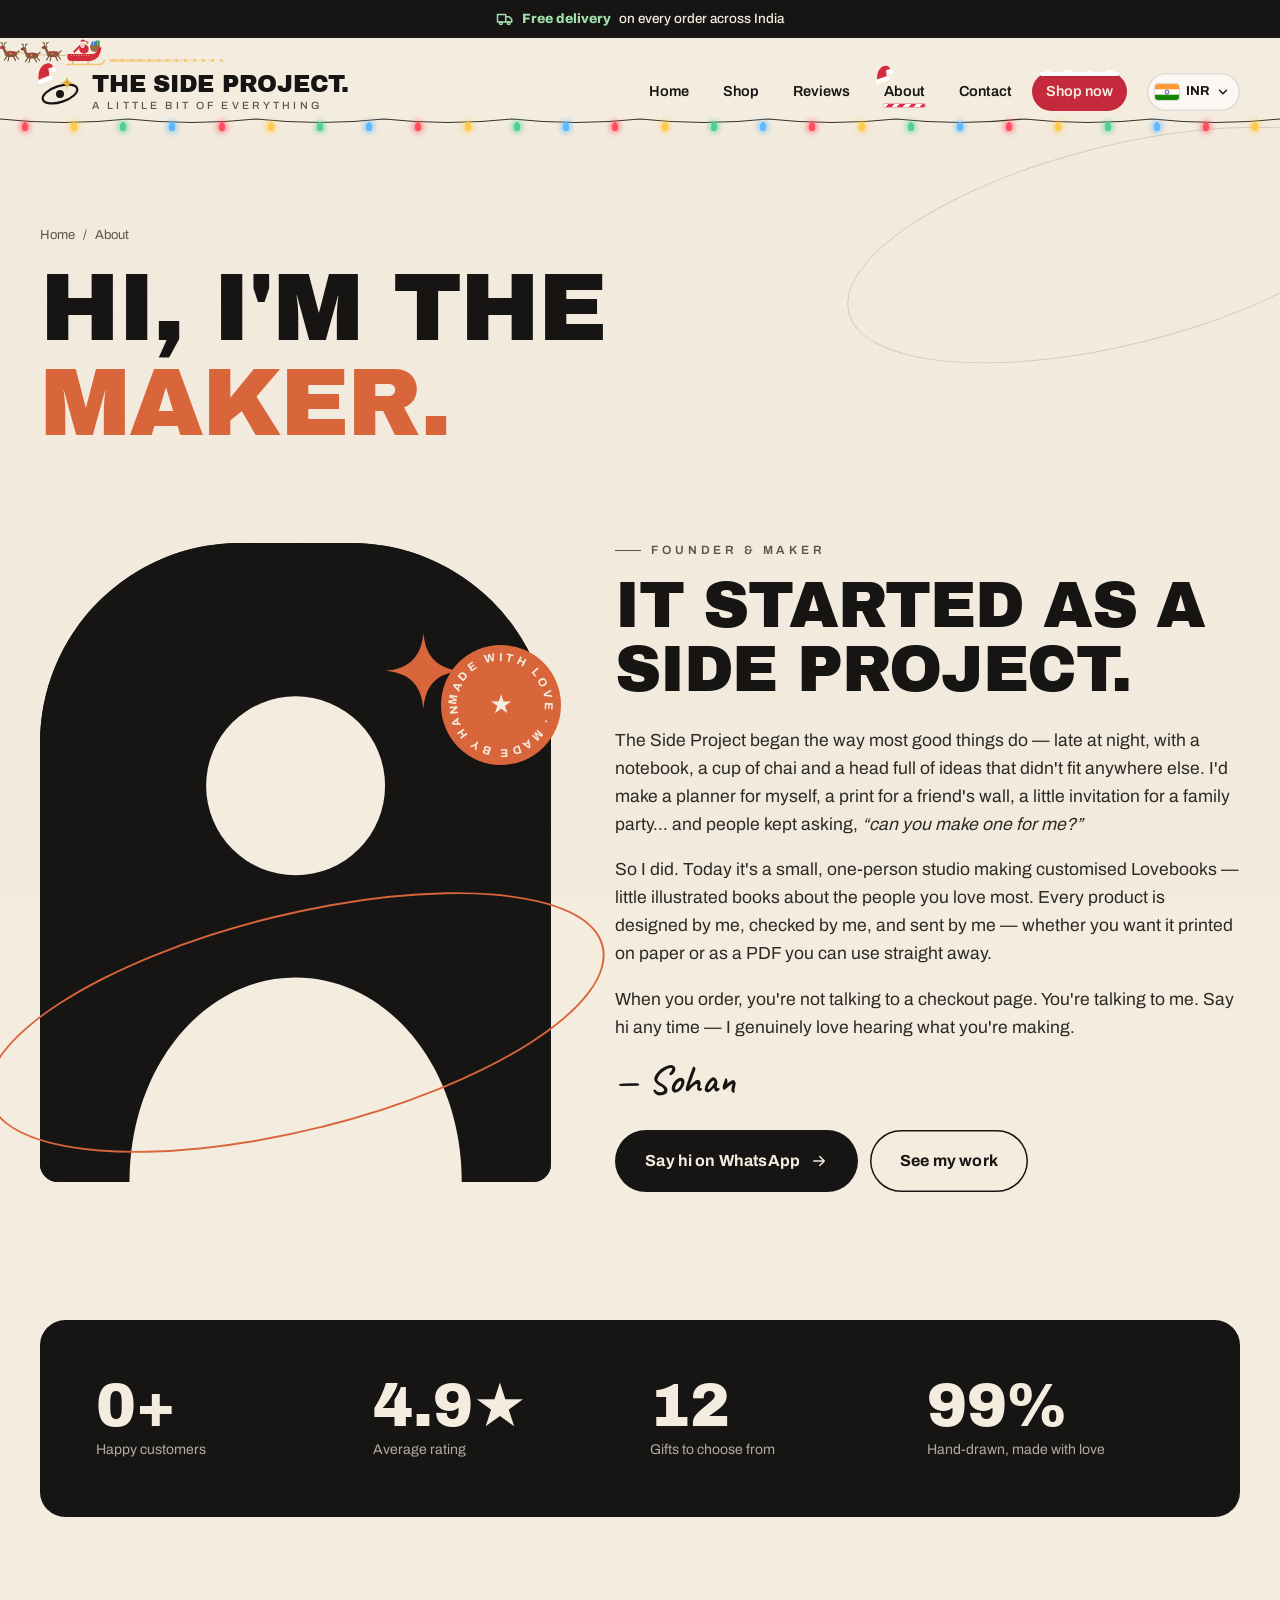
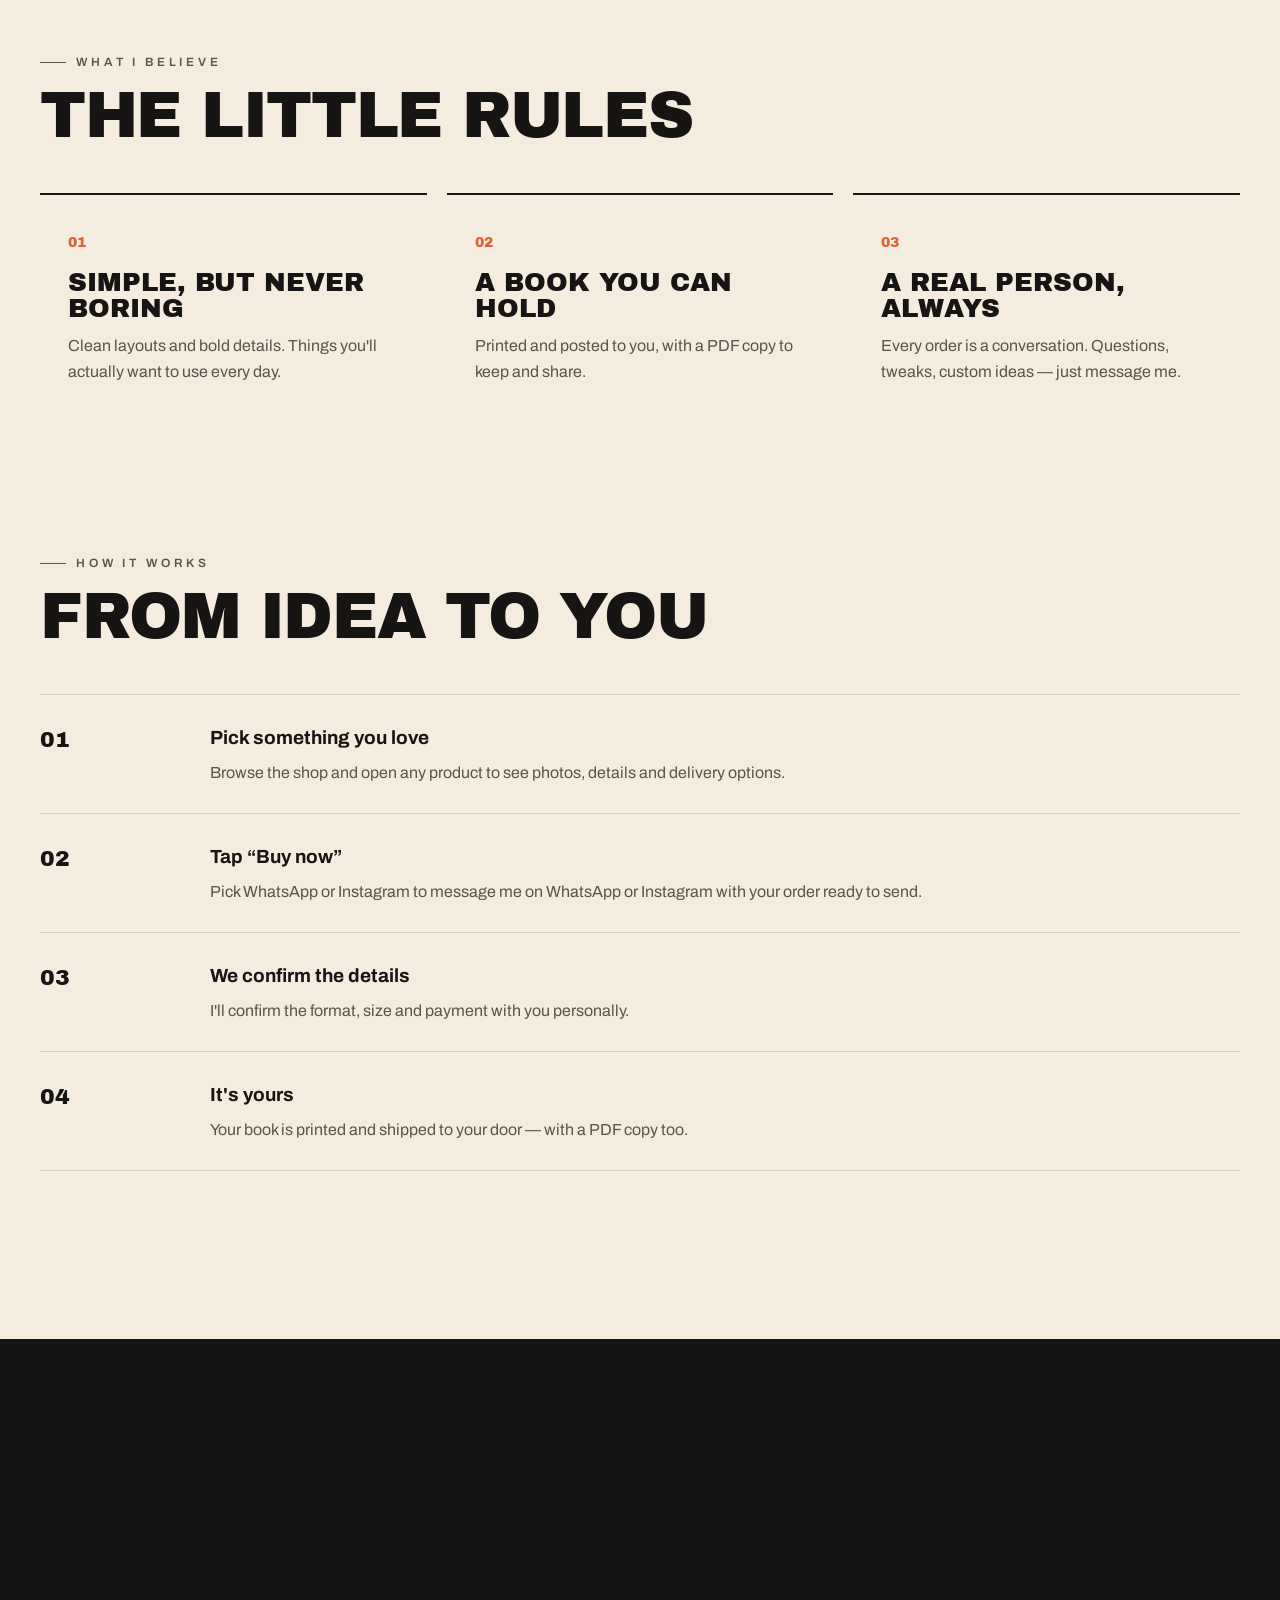
==== commit dd44d33b: "Report fixes: self-hosted fonts, non-blocking scripts, accessibility - Fonts served from the site (n" ====
--- a/about.html
+++ b/about.html
@@ -6,8 +6,8 @@
 <title>About — The Side Project</title>
 <meta name="description" content="Meet the maker behind The Side Project.">
 <link rel="icon" href="data:image/svg+xml,%3Csvg xmlns=%22http://www.w3.org/2000/svg%22 viewBox=%220 0 24 24%22%3E%3Cpath d=%22M12 0c.6 7.5 4.5 11.4 12 12-7.5.6-11.4 4.5-12 12-.6-7.5-4.5-11.4-12-12C7.5 11.4 11.4 7.5 12 0z%22/%3E%3C/svg%3E">
-<link rel="preconnect" href="https://fonts.googleapis.com"><link rel="preconnect" href="https://fonts.gstatic.com" crossorigin>
-<link href="https://fonts.googleapis.com/css2?family=Archivo:wght@400;500;600;700;800&family=Archivo+Black&family=Caveat:wght@600&display=swap" rel="stylesheet">
+<link rel="preload" href="assets/fonts/archivo-latin.woff2" as="font" type="font/woff2" crossorigin>
+<link rel="preload" href="assets/fonts/archivo-black-latin.woff2" as="font" type="font/woff2" crossorigin>
 <link rel="stylesheet" href="css/style.css">
 <!-- Vercel Web Analytics -->
 <script>window.va = window.va || function () { (window.vaq = window.vaq || []).push(arguments); };</script>
@@ -93,7 +93,7 @@
     </div>
   </section>
 </main>
-<script src="js/data.js"></script>
-<script src="js/main.js"></script>
+<script defer src="js/data.js"></script>
+<script defer src="js/main.js"></script>
 </body>
 </html>
--- a/css/style.css
+++ b/css/style.css
@@ -1,3 +1,10 @@
+/* fonts, served from this site (no third-party request) */
+@font-face { font-family: 'Archivo'; font-style: normal; font-weight: 400 800; font-display: swap; src: url(../assets/fonts/archivo-latin-ext.woff2) format('woff2'); unicode-range: U+0100-02BA, U+02BD-02C5, U+02C7-02CC, U+02CE-02D7, U+02DD-02FF, U+0304, U+0308, U+0329, U+1D00-1DBF, U+1E00-1E9F, U+1EF2-1EFF, U+2020, U+20A0-20AB, U+20AD-20C4, U+2113, U+2C60-2C7F, U+A720-A7FF; }
+@font-face { font-family: 'Archivo'; font-style: normal; font-weight: 400 800; font-display: swap; src: url(../assets/fonts/archivo-latin.woff2) format('woff2'); unicode-range: U+0000-00FF, U+0131, U+0152-0153, U+02BB-02BC, U+02C6, U+02DA, U+02DC, U+0304, U+0308, U+0329, U+2000-206F, U+20AC, U+2122, U+2191, U+2193, U+2212, U+2215, U+FEFF, U+FFFD; }
+@font-face { font-family: 'Archivo Black'; font-style: normal; font-weight: 400; font-display: swap; src: url(../assets/fonts/archivo-black-latin-ext.woff2) format('woff2'); unicode-range: U+0100-02BA, U+02BD-02C5, U+02C7-02CC, U+02CE-02D7, U+02DD-02FF, U+0304, U+0308, U+0329, U+1D00-1DBF, U+1E00-1E9F, U+1EF2-1EFF, U+2020, U+20A0-20AB, U+20AD-20C4, U+2113, U+2C60-2C7F, U+A720-A7FF; }
+@font-face { font-family: 'Archivo Black'; font-style: normal; font-weight: 400; font-display: swap; src: url(../assets/fonts/archivo-black-latin.woff2) format('woff2'); unicode-range: U+0000-00FF, U+0131, U+0152-0153, U+02BB-02BC, U+02C6, U+02DA, U+02DC, U+0304, U+0308, U+0329, U+2000-206F, U+20AC, U+2122, U+2191, U+2193, U+2212, U+2215, U+FEFF, U+FFFD; }
+@font-face { font-family: 'Caveat'; font-style: normal; font-weight: 600; font-display: swap; src: url(../assets/fonts/caveat-latin-ext.woff2) format('woff2'); unicode-range: U+0100-02BA, U+02BD-02C5, U+02C7-02CC, U+02CE-02D7, U+02DD-02FF, U+0304, U+0308, U+0329, U+1D00-1DBF, U+1E00-1E9F, U+1EF2-1EFF, U+2020, U+20A0-20AB, U+20AD-20C4, U+2113, U+2C60-2C7F, U+A720-A7FF; }
+@font-face { font-family: 'Caveat'; font-style: normal; font-weight: 600; font-display: swap; src: url(../assets/fonts/caveat-latin.woff2) format('woff2'); unicode-range: U+0000-00FF, U+0131, U+0152-0153, U+02BB-02BC, U+02C6, U+02DA, U+02DC, U+0304, U+0308, U+0329, U+2000-206F, U+20AC, U+2122, U+2191, U+2193, U+2212, U+2215, U+FEFF, U+FFFD; }
 /* ============ THE SIDE PROJECT — styles ============ */
 :root {
   --cream: #f4ecdf;
@@ -1852,3 +1859,17 @@
 }
 /* below-the-fold blocks skip rendering work until they're near the screen */
 .site-footer, .home-reviews + section, #home-reviews ~ .section { content-visibility: auto; contain-intrinsic-size: auto 600px; }
+
+/* ===================== experience score ===================== */
+/* the Lovebook's pages are all painted from the start and simply stacked (the visible one on top),
+   so turning a page doesn't count as a brand-new "largest paint" seconds later */
+.xb-page img { opacity: 1; z-index: 0; }
+.xb-page img.on { z-index: 1; }
+/* a slightly bigger book, so it stays the largest thing painted at load */
+.xb-book { width: clamp(170px, 17.5vw, 240px); }
+
+/* accessibility: stronger contrast for small text */
+:root { --muted: #5a544a; }
+.bs-pill, .rv-avatar { background: var(--accent-ink) !important; }
+.hs-kicker { color: color-mix(in srgb, var(--ac) 62%, #000); }
+.hs-prod.dark .hs-kicker { color: var(--ac); }
